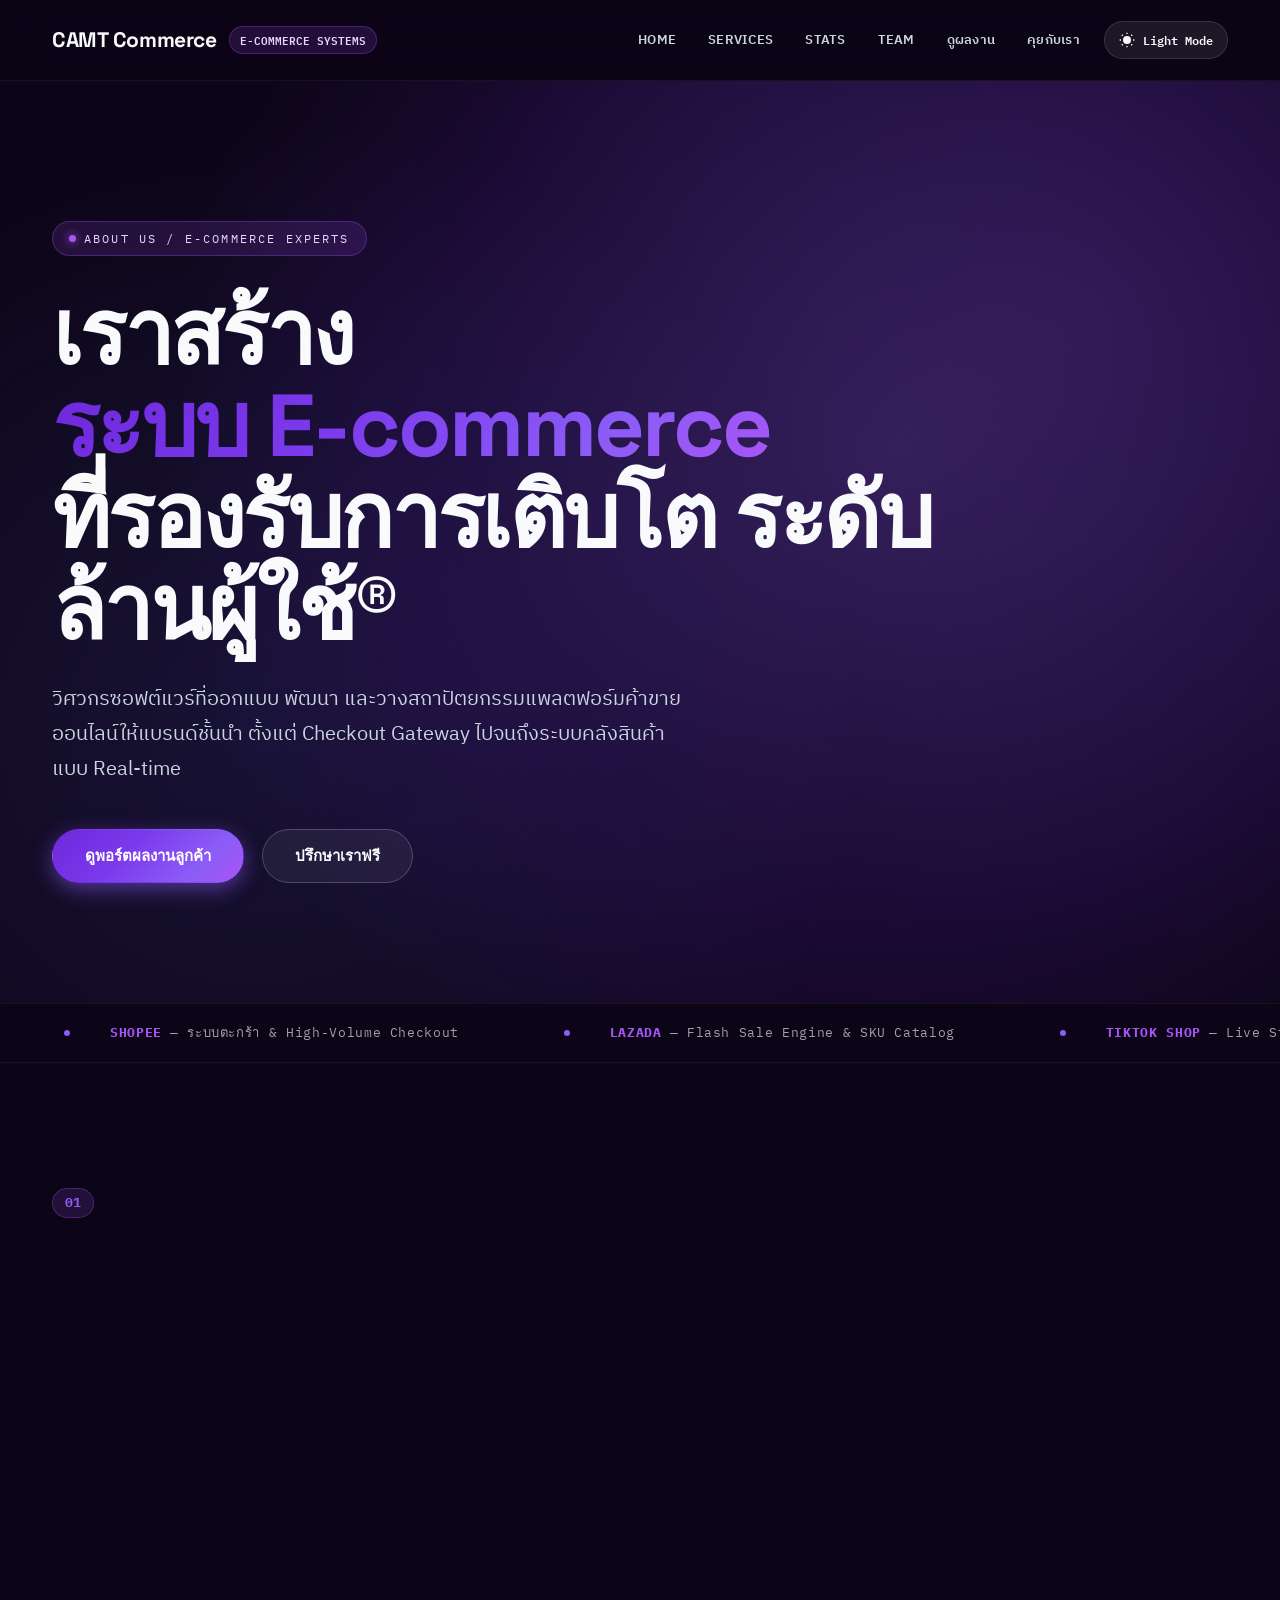
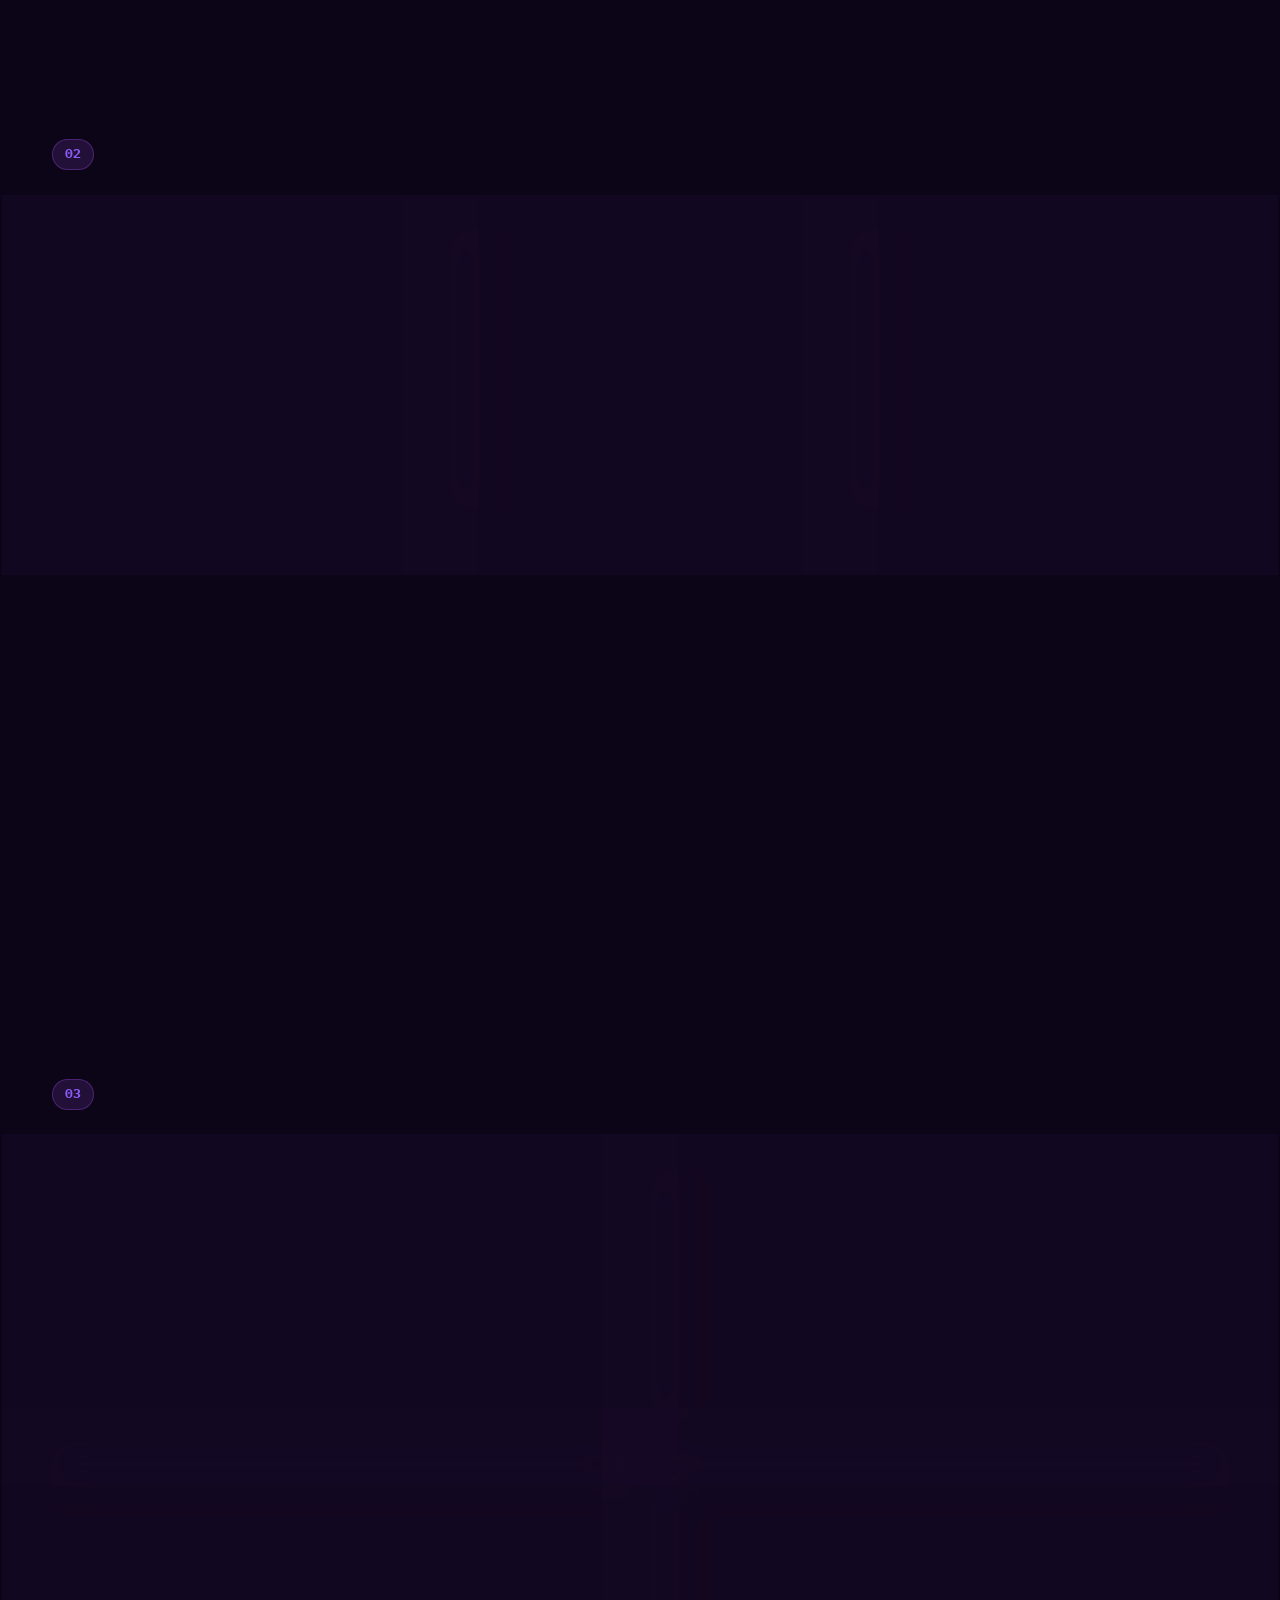
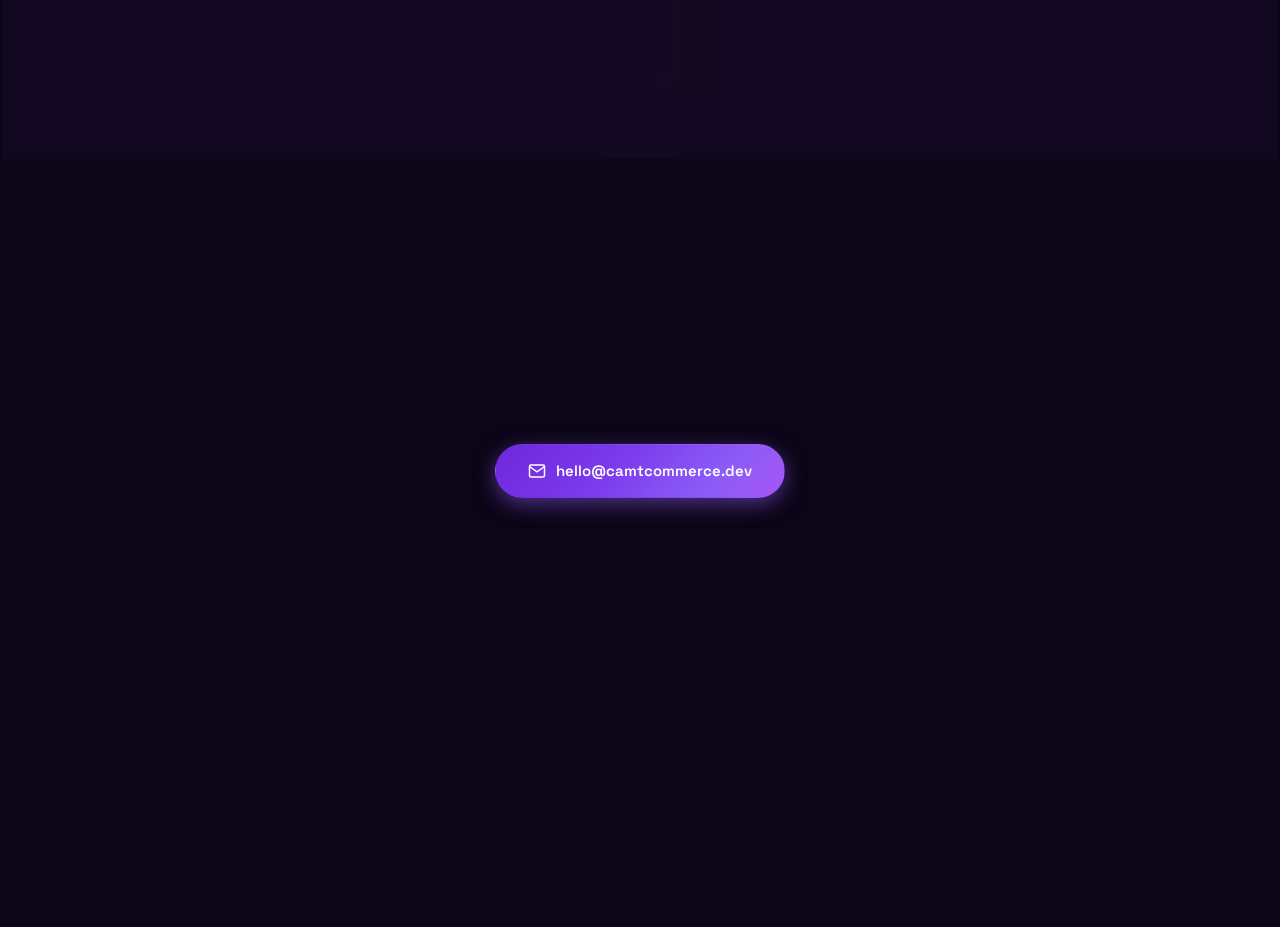
==== Index.html @ a5214c64 "Merge pull request #7 from ddeeww001/Edite-Member-Dew Edite member dew" ====
<!DOCTYPE html>
<html lang="th" data-theme="dark">
<head>
<meta charset="UTF-8">
<meta name="viewport" content="width=device-width, initial-scale=1.0">
<meta name="description" content="CAMT Commerce — ผู้เชี่ยวชาญด้านการออกแบบ พัฒนา และดูแลระบบ E-commerce ระดับองค์กร สำหรับ Shopee, Lazada, TikTok Shop, Central และแบรนด์ชั้นนำ">
<title>CAMT Commerce — ระบบ E-commerce ระดับองค์กร</title>
<link rel="stylesheet" href="main.css">
</head>

<body>

<!-- Header Navigation -->
<header class="topbar">
  <div class="wrap">
    <a class="brand" href="Index.html">
      CAMT&nbsp;Commerce
      <span class="brand-badge">E-COMMERCE SYSTEMS</span>
    </a>
    
    <div class="topbar-right">
      <nav class="nav">
        <a href="#hero">HOME</a>
        <a href="#services">SERVICES</a>
        <a href="#stats">STATS</a>
        <a href="#team">TEAM</a>
        <a href="#work">ดูผลงาน</a>
        <a href="#contact">คุยกับเรา</a>
      </nav>

      <!-- Theme Switcher Button -->
      <button id="theme-toggle" class="theme-toggle-btn" aria-label="Toggle dark/light mode">
        <svg id="theme-icon" viewBox="0 0 24 24"></svg>
        <span id="theme-text">Theme</span>
      </button>
    </div>
  </div>
</header>

<!-- Hero Section (Clean Minimalist Typography Layout - Image & Background Grid/Watermark Removed) -->
<section class="hero" id="hero">
  <!-- Vertical Left Year Metadata -->
  <div class="hero-vertical-meta">2026 // SYSTEM ARCHITECTS</div>

  <div class="wrap" style="width:100%; position:relative">
    <div class="hero-container">
      
      <!-- Hero Left Text Content -->
      <div class="hero-left-box">
        <div class="eyebrow">
          <span class="eyebrow-dot"></span>
          ABOUT US / E-COMMERCE EXPERTS
        </div>
        
        <!-- Headline -->
        <h1>
          <span class="split-word"><span class="split-inner">เราสร้าง</span></span>
          <br>
          <em>
            <span class="split-word"><span class="split-inner">ระบบ</span></span>
            <span class="split-word"><span class="split-inner">E-commerce</span></span>
          </em>
          <br>
          <span class="split-word"><span class="split-inner">ที่รองรับการเติบโต</span></span>
          <span class="split-word"><span class="split-inner">ระดับล้านผู้ใช้®</span></span>
        </h1>
        
        <p class="lead">วิศวกรซอฟต์แวร์ที่ออกแบบ พัฒนา และวางสถาปัตยกรรมแพลตฟอร์มค้าขายออนไลน์ให้แบรนด์ชั้นนำ ตั้งแต่ Checkout Gateway ไปจนถึงระบบคลังสินค้าแบบ Real-time</p>
        
        <div class="hero-actions">
          <a class="btn solid" href="#work">
            ดูพอร์ตผลงานลูกค้า
          </a>
          <a class="btn ghost" href="#contact">ปรึกษาเราฟรี</a>
        </div>
      </div>

    </div>
  </div>
</section>

<!-- Infinite Ticker Banner -->
<div class="ticker">
  <div class="ticker-track">
    <span><span class="badge-dot"></span><b>SHOPEE</b> — ระบบตะกร้า &amp; High-Volume Checkout</span>
    <span><span class="badge-dot"></span><b>LAZADA</b> — Flash Sale Engine &amp; SKU Catalog</span>
    <span><span class="badge-dot"></span><b>TIKTOK SHOP</b> — Live Stream Commerce API</span>
    <span><span class="badge-dot"></span><b>CENTRAL ONLINE</b> — Omni-channel Luxury Retail</span>
    <span><span class="badge-dot"></span><b>LOTUS'S</b> — Smart Member Loyalty Engine</span>
    <span><span class="badge-dot"></span><b>LINE SHOPPING</b> — Chat-to-Pay Gateway</span>
    <span><span class="badge-dot"></span><b>GRABMART</b> — Quick Commerce &amp; Dispatch</span>
    <span><span class="badge-dot"></span><b>AGODA</b> — Multi-Currency Payment Engine</span>
    <!-- Repeat ticker loop -->
    <span><span class="badge-dot"></span><b>SHOPEE</b> — ระบบตะกร้า &amp; High-Volume Checkout</span>
    <span><span class="badge-dot"></span><b>LAZADA</b> — Flash Sale Engine &amp; SKU Catalog</span>
    <span><span class="badge-dot"></span><b>TIKTOK SHOP</b> — Live Stream Commerce API</span>
    <span><span class="badge-dot"></span><b>CENTRAL ONLINE</b> — Omni-channel Luxury Retail</span>
  </div>
</div>

<!-- eCommerce Clients Section (Authentic Official App Logos in Full Color) -->
<section class="section reveal" id="work">
  <div class="wrap">
    <div class="sec-head">
      <div class="sec-head-left">
        <span class="sec-num">01</span>
        <h2 class="sec-title">ลูกค้า E-commerce ที่ไว้วางใจเรา</h2>
      </div>
      <p class="sec-sub">ระบบเบื้องหลังของแพลตฟอร์มระดับประเทศที่ประมวลผลคำสั่งซื้อนับล้านรายการทุกวัน</p>
    </div>
  </div>

  <!-- Infinite Horizontal Scrolling Marquee Cards Banner -->
  <div class="clients-marquee-container">
    <div class="clients-marquee-track">
      <!-- Set 1 -->
      <div class="client-card" data-brand="shopee">
        <div class="card-meta">
          <span>MARKETPLACE</span>
          <span>CHECKOUT ENGINE</span>
        </div>
        <div class="card-logo-wrap">
          <img src="images/brand-logos/shopee.png" alt="Shopee App Icon" width="64" height="64">
        </div>
        <div class="card-content">
          <h3>Shopee ประมวลผล 15M+ Order/Day ด้วย High-Volume Checkout Gateway</h3>
        </div>
      </div>

      <div class="client-card" data-brand="lazada">
        <div class="card-meta">
          <span>E-COMMERCE</span>
          <span>CATALOG SERVICE</span>
        </div>
        <div class="card-logo-wrap">
          <img src="images/brand-logos/lazada.png" alt="Lazada App Icon" width="64" height="64">
        </div>
        <div class="card-content">
          <h3>Lazada จัดการ 10M+ Active SKUs ด้วย Flash Sale Traffic Governor</h3>
        </div>
      </div>

      <div class="client-card" data-brand="tiktok">
        <div class="card-meta">
          <span>SOCIAL COMMERCE</span>
          <span>LIVE STREAM</span>
        </div>
        <div class="card-logo-wrap">
          <img src="images/brand-logos/tiktok.png" alt="TikTok Shop App Icon" width="64" height="64">
        </div>
        <div class="card-content">
          <h3>TikTok Shop เชื่อมต่อ Live Sync API คำนวณส่วนลด &lt;50ms Real-Time</h3>
        </div>
      </div>

      <div class="client-card" data-brand="central">
        <div class="card-meta">
          <span>OMNI-CHANNEL</span>
          <span>MULTI-WAREHOUSE</span>
        </div>
        <div class="card-logo-wrap">
          <img src="images/brand-logos/central.png" alt="Central Online App Icon" width="64" height="64">
        </div>
        <div class="card-content">
          <h3>Central Online เชื่อมโยงสต็อก 80+ สาขาทั่วประเทศแบบไร้รอยต่อ</h3>
        </div>
      </div>

      <div class="client-card" data-brand="lotus">
        <div class="card-meta">
          <span>RETAIL</span>
          <span>LOYALTY ENGINE</span>
        </div>
        <div class="card-logo-wrap">
          <img src="images/brand-logos/lotus.png" alt="Lotus's App Icon" width="64" height="64">
        </div>
        <div class="card-content">
          <h3>Lotus's บริหารฐานสมาชิก 15M+ Members ด้วย Smart Coupon Engine</h3>
        </div>
      </div>

      <div class="client-card" data-brand="line">
        <div class="card-meta">
          <span>CHAT COMMERCE</span>
          <span>PAYMENT GATEWAY</span>
        </div>
        <div class="card-logo-wrap">
          <img src="images/brand-logos/line.png" alt="LINE Shopping App Icon" width="64" height="64">
        </div>
        <div class="card-content">
          <h3>LINE Shopping ยกระดับ Chat-to-Pay ด้วยความสำเร็จ 99.8% Success Rate</h3>
        </div>
      </div>

      <div class="client-card" data-brand="grab">
        <div class="card-meta">
          <span>QUICK COMMERCE</span>
          <span>DISPATCH API</span>
        </div>
        <div class="card-logo-wrap">
          <img src="images/brand-logos/grab.png" alt="GrabMart App Icon" width="64" height="64">
        </div>
        <div class="card-content">
          <h3>GrabMart กระจายคำสั่งซื้อจัดส่งด่วนภายใน 25 นาที ด้วยระบบ Auto-Dispatch</h3>
        </div>
      </div>

      <div class="client-card" data-brand="agoda">
        <div class="card-meta">
          <span>TRAVEL COMMERCE</span>
          <span>MULTI-CURRENCY</span>
        </div>
        <div class="card-logo-wrap">
          <img src="images/brand-logos/agoda.png" alt="Agoda App Icon" width="64" height="64">
        </div>
        <div class="card-content">
          <h3>Agoda รองรับชำระเงิน 40+ Currencies และ Reconciliation ข้ามประเทศ</h3>
        </div>
      </div>

      <!-- Set 2 (Duplicate for Seamless Infinite Marquee Loop) -->
      <div class="client-card" data-brand="shopee">
        <div class="card-meta">
          <span>MARKETPLACE</span>
          <span>CHECKOUT ENGINE</span>
        </div>
        <div class="card-logo-wrap">
          <img src="images/brand-logos/shopee.png" alt="Shopee App Icon" width="64" height="64">
        </div>
        <div class="card-content">
          <h3>Shopee ประมวลผล 15M+ Order/Day ด้วย High-Volume Checkout Gateway</h3>
        </div>
      </div>

      <div class="client-card" data-brand="lazada">
        <div class="card-meta">
          <span>E-COMMERCE</span>
          <span>CATALOG SERVICE</span>
        </div>
        <div class="card-logo-wrap">
          <img src="images/brand-logos/lazada.png" alt="Lazada App Icon" width="64" height="64">
        </div>
        <div class="card-content">
          <h3>Lazada จัดการ 10M+ Active SKUs ด้วย Flash Sale Traffic Governor</h3>
        </div>
      </div>

      <div class="client-card" data-brand="tiktok">
        <div class="card-meta">
          <span>SOCIAL COMMERCE</span>
          <span>LIVE STREAM</span>
        </div>
        <div class="card-logo-wrap">
          <img src="images/brand-logos/tiktok.png" alt="TikTok Shop App Icon" width="64" height="64">
        </div>
        <div class="card-content">
          <h3>TikTok Shop เชื่อมต่อ Live Sync API คำนวณส่วนลด &lt;50ms Real-Time</h3>
        </div>
      </div>

      <div class="client-card" data-brand="central">
        <div class="card-meta">
          <span>OMNI-CHANNEL</span>
          <span>MULTI-WAREHOUSE</span>
        </div>
        <div class="card-logo-wrap">
          <img src="images/brand-logos/central.png" alt="Central Online App Icon" width="64" height="64">
        </div>
        <div class="card-content">
          <h3>Central Online เชื่อมโยงสต็อก 80+ สาขาทั่วประเทศแบบไร้รอยต่อ</h3>
        </div>
      </div>

      <div class="client-card" data-brand="lotus">
        <div class="card-meta">
          <span>RETAIL</span>
          <span>LOYALTY ENGINE</span>
        </div>
        <div class="card-logo-wrap">
          <img src="images/brand-logos/lotus.png" alt="Lotus's App Icon" width="64" height="64">
        </div>
        <div class="card-content">
          <h3>Lotus's บริหารฐานสมาชิก 15M+ Members ด้วย Smart Coupon Engine</h3>
        </div>
      </div>

      <div class="client-card" data-brand="line">
        <div class="card-meta">
          <span>CHAT COMMERCE</span>
          <span>PAYMENT GATEWAY</span>
        </div>
        <div class="card-logo-wrap">
          <img src="images/brand-logos/line.png" alt="LINE Shopping App Icon" width="64" height="64">
        </div>
        <div class="card-content">
          <h3>LINE Shopping ยกระดับ Chat-to-Pay ด้วยความสำเร็จ 99.8% Success Rate</h3>
        </div>
      </div>

      <div class="client-card" data-brand="grab">
        <div class="card-meta">
          <span>QUICK COMMERCE</span>
          <span>DISPATCH API</span>
        </div>
        <div class="card-logo-wrap">
          <img src="images/brand-logos/grab.png" alt="GrabMart App Icon" width="64" height="64">
        </div>
        <div class="card-content">
          <h3>GrabMart กระจายคำสั่งซื้อจัดส่งด่วนภายใน 25 นาที ด้วยระบบ Auto-Dispatch</h3>
        </div>
      </div>

      <div class="client-card" data-brand="agoda">
        <div class="card-meta">
          <span>TRAVEL COMMERCE</span>
          <span>MULTI-CURRENCY</span>
        </div>
        <div class="card-logo-wrap">
          <img src="images/brand-logos/agoda.png" alt="Agoda App Icon" width="64" height="64">
        </div>
        <div class="card-content">
          <h3>Agoda รองรับชำระเงิน 40+ Currencies และ Reconciliation ข้ามประเทศ</h3>
        </div>
      </div>
    </div>
  </div>

<!-- Services Section -->
<section class="section reveal" id="services">
  <div class="wrap">
    <div class="sec-head">
      <div class="sec-head-left">
        <span class="sec-num">02</span>
        <h2 class="sec-title">บริการหลักของเรา</h2>
      </div>
      <p class="sec-sub">โซลูชันทางเทคโนโลยีครบวงจรสำหรับการขายออนไลน์แบบไร้รอยต่อ</p>
    </div>
    <div class="services">
      <div class="svc">
        <div class="svc-idx">SERVICE / 01</div>
        <h3>สถาปัตยกรรม High-Scale Backend</h3>
        <p>ออกแบบระบบหลังบ้าน Microservices ที่ขยายตัวได้อัตโนมัติ (Autoscaling) รองรับการเข้าชมพร้อมกันนับล้านคนในช่วง Mega Campaign</p>
      </div>
      <div class="svc">
        <div class="svc-idx">SERVICE / 02</div>
        <h3>Payment Gateway Integration</h3>
        <p>เชื่อมต่อระบบชำระเงินทุกรูปแบบ ทั้งบัตรเครดิต, PromptPay, E-Wallet, BNPL และระบบตรวจจับธุรกรรมทุจริตแบบเรียลไทม์</p>
      </div>
      <div class="svc">
        <div class="svc-idx">SERVICE / 03</div>
        <h3>Inventory & Order Hub</h3>
        <p>ระบบติดตามคลังสินค้าและจัดการคำสั่งซื้อรวมศูนย์ เชื่อมโยงทุกช่องทางหน้าร้าน Marketplace และ Social Media เข้าด้วยกัน</p>
      </div>
    </div>
  </div>
</section>

<!-- Stats Section -->
<section class="section reveal" id="stats">
  <div class="wrap">
    <div class="stats">
      <div class="stat"><div class="n">50M+</div><div class="l">รายการคำสั่งซื้อต่อปี</div></div>
      <div class="stat"><div class="n">99.99%</div><div class="l">ความเสถียรของระบบ (Uptime)</div></div>
      <div class="stat"><div class="n">&lt; 100ms</div><div class="l">ความเร็วเฉลี่ยในการเช็คเอาต์</div></div>
      <div class="stat"><div class="n">4</div><div class="l">วิศวกรผู้เชี่ยวชาญหลัก</div></div>
    </div>
  </section>

<!-- Team Section -->
<section class="section reveal" id="team">
  <div class="wrap">
    <div class="sec-head">
      <div class="sec-head-left">
        <span class="sec-num">03</span>
        <h2 class="sec-title">ทีมวิศวกรของเรา</h2>
      </div>
      <p class="sec-sub">คลิกที่รายชื่อเพื่อดูประวัติ ทักษะ และผลงานของสมาชิกแต่ละคน</p>
    </div>
    <div class="team">
      <a class="member" href="Member1.html">
        <span class="m-idx">MEMBER 01</span>
        <span class="m-arrow">↗</span>
        <span class="m-name">สมาชิก คนที่ 1</span>
        <span class="m-role">Backend Architect — วางสถาปัตยกรรมระบบ</span>
      </a>
      <a class="member" href="Member2.html">
        <span class="m-idx">MEMBER 02</span>
        <span class="m-arrow">↗</span>
        <span class="m-name">Thitirat Sirisawad</span>
        <span class="m-role">UX/UI Designer — ออกแบบประสบการณ์ผู้ใช้และอินเทอร์เฟซ</span>
      </a>
      <a class="member" href="Member3.html">
        <span class="m-idx">MEMBER 03</span>
        <span class="m-arrow">↗</span>
        <span class="m-name">Sirawit Yuangkham</span>
        <span class="m-role">Payment Systems — วางระบบชำระเงินและ Security</span>
      </a>
      <a class="member" href="Member4.html">
        <span class="m-idx">MEMBER 04</span>
        <span class="m-arrow">↗</span>
        <span class="m-name">Farsai Pintakham</span>
        <span class="m-role">DevOps &amp; Infrastructure — โครงสร้างพื้นฐานบน คลาวด์</span>
      </a>
    </div>
  </footer>

<!-- CTA Section -->
<section class="cta" id="contact">
  <div class="wrap">
    <h2>พร้อมที่จะยกระดับระบบ <em>E-commerce</em> ของคุณแล้วหรือยัง?</h2>
    <p>ปรึกษาทีมงาน CAMT Commerce เพื่อวางโครงสร้างระบบที่มั่นคงและขยายตัวได้จริง</p>
    <a class="btn solid" href="mailto:hello@camtcommerce.dev">
      <svg width="18" height="18" viewBox="0 0 24 24" fill="none" stroke="currentColor" stroke-width="2"><path d="M4 4h16c1.1 0 2 .9 2 2v12c0 1.1-.9 2-2 2H4c-1.1 0-2-.9-2-2V6c0-1.1.9-2 2-2z"></path><polyline points="22,6 12,13 2,6"></polyline></svg>
      hello@camtcommerce.dev
    </a>
  </div>
</section>

<footer class="foot">
  <div class="wrap">
    <div class="brand">
      CAMT Commerce
    </div>
    <small>© 2026 CAMT Commerce — High Performance E-Commerce Systems</small>
    <a href="#hero" id="back-to-top">↑ กลับขึ้นด้านบน</a>
  </div>
</footer>

<script>
// Theme Switcher Logic
const themeToggleBtn = document.getElementById('theme-toggle');
const themeIcon = document.getElementById('theme-icon');
const themeText = document.getElementById('theme-text');

const sunSvg = `<circle cx="12" cy="12" r="5"></circle><line x1="12" y1="1" x2="12" y2="3"></line><line x1="12" y1="21" x2="12" y2="23"></line><line x1="4.22" y1="4.22" x2="5.64" y2="5.64"></line><line x1="18.36" y1="18.36" x2="19.78" y2="19.78"></line><line x1="1" y1="12" x2="3" y2="12"></line><line x1="21" y1="12" x2="23" y2="12"></line><line x1="4.22" y1="19.78" x2="5.64" y2="18.36"></line><line x1="18.36" y1="5.64" x2="19.78" y2="4.22"></line>`;
const moonSvg = `<path d="M21 12.79A9 9 0 1 1 11.21 3 7 7 0 0 0 21 12.79z"></path>`;

function getInitialTheme() {
  const savedTheme = localStorage.getItem('theme');
  if (savedTheme) return savedTheme;
  return 'dark';
}

function applyTheme(theme) {
  document.documentElement.setAttribute('data-theme', theme);
  localStorage.setItem('theme', theme);
  
  if (theme === 'dark') {
    themeIcon.innerHTML = sunSvg;
    themeIcon.setAttribute('stroke', 'currentColor');
    themeIcon.setAttribute('stroke-width', '2');
    themeIcon.setAttribute('fill', 'none');
    themeText.textContent = 'Light Mode';
  } else {
    themeIcon.innerHTML = moonSvg;
    themeIcon.setAttribute('stroke', 'currentColor');
    themeIcon.setAttribute('stroke-width', '2');
    themeIcon.setAttribute('fill', 'none');
    themeText.textContent = 'Dark Mode';
  }
}

let currentTheme = getInitialTheme();
applyTheme(currentTheme);

themeToggleBtn.addEventListener('click', () => {
  currentTheme = currentTheme === 'light' ? 'dark' : 'light';
  applyTheme(currentTheme);
});

// Scroll Parallax Reveals (Intersection Observer)
const observerOptions = {threshold: 0.12, rootMargin: '0px 0px -50px 0px'};
const observer = new IntersectionObserver(entries => {
  entries.forEach(entry => {
    if (entry.isIntersecting) {
      entry.target.classList.add('in-view');
    }
  });
}, observerOptions);

document.querySelectorAll('.reveal').forEach(el => observer.observe(el));

// Smooth Scroll for Navigation Links
document.querySelectorAll('a[href^="#"]').forEach(anchor => {
  anchor.addEventListener('click', e => {
    const targetId = anchor.getAttribute('href');
    if (targetId === '#') return;
    const target = document.querySelector(targetId);
    if (target) {
      e.preventDefault();
      target.scrollIntoView({ behavior: 'smooth', block: 'start' });
    }
  });
});
</script>

</body>

</html>
---- main.css ----
@import url('https://fonts.googleapis.com/css2?family=Space+Grotesk:wght@400;500;600;700;800&family=IBM+Plex+Sans+Thai:wght@300;400;500;600;700&family=IBM+Plex+Mono:wght@400;500;600&display=swap');

/* ==========================================================================
   Pure Cyber Purple Design System & Enterprise Aesthetics
   ========================================================================== */
:root {
  --theme-mode: 'dark';

  /* Color Tokens - Deep Cyber Purple */
  --ink: #f8fafc;
  --ink-secondary: #cbd5e1;
  --ink-tertiary: #a1a1aa;
  --paper: #0c0517;
  --bg-subtle: #120722;
  --grey: #1a0b30;
  --muted: #a1a1aa;
  --line: rgba(255, 255, 255, 0.05);
  --line-strong: rgba(255, 255, 255, 0.12);
  --faint: #140826;

  /* Pure Purple Accents & Gradients */
  --accent: #a855f7;
  --accent-dark: #7c3aed;
  --accent-deep: #6d28d9;
  --accent-light: #e9d5ff;
  --accent-purple: #8b5cf6;
  --accent-indigo: #6366f1;
  --accent-cyan: #38bdf8;
  --accent-gold: #f59e0b;

  /* Pure Purple Gradient for Buttons, Highlights & Badges */
  --accent-gradient: linear-gradient(135deg, #6d28d9 0%, #7c3aed 40%, #8b5cf6 75%, #a855f7 100%);
  --accent-glow: rgba(168, 85, 247, 0.35);
  --accent-glow-strong: rgba(139, 92, 246, 0.5);

  /* Glassmorphism & Surface Tokens */
  --card-bg: rgba(22, 10, 38, 0.65);
  --card-bg-hover: rgba(34, 15, 58, 0.85);
  --card-border: rgba(255, 255, 255, 0.1);
  --card-hover-border: rgba(168, 85, 247, 0.6);
  --card-shadow: 0 16px 40px -10px rgba(0, 0, 0, 0.6);
  --card-shadow-hover: 0 24px 60px -12px rgba(168, 85, 247, 0.4);

  /* Topbar Navigation */
  --topbar-bg: rgba(12, 5, 23, 0.78);
  --topbar-border: rgba(255, 255, 255, 0.05);

  /* Hero Ambient Glows */
  --hero-bg: #0c0517;
  --hero-spotlight-1: radial-gradient(circle at 70% 40%, rgba(139, 92, 246, 0.25) 0%, rgba(109, 40, 217, 0.15) 45%, transparent 70%);
  --hero-spotlight-2: radial-gradient(circle at 20% 70%, rgba(99, 102, 241, 0.14) 0%, transparent 50%);
  --hero-spotlight-3: radial-gradient(circle at 85% 25%, rgba(168, 85, 247, 0.12) 0%, transparent 50%);
  --hero-grid: rgba(255, 255, 255, 0.025);

  /* Ticker */
  --ticker-bg: #0c0517;
  --ticker-border: rgba(255, 255, 255, 0.05);

  /* Client Brand Themes */
  --shopee-color: #ee4d2d;
  --shopee-bg: rgba(238, 77, 45, 0.18);
  --shopee-border: rgba(238, 77, 45, 0.35);

  --lazada-color: #3b82f6;
  --lazada-bg: rgba(59, 130, 246, 0.18);
  --lazada-border: rgba(59, 130, 246, 0.35);

  --tiktok-color: #ffffff;
  --tiktok-bg: rgba(255, 255, 255, 0.14);
  --tiktok-border: rgba(255, 255, 255, 0.3);

  --central-color: #ef4444;
  --central-bg: rgba(239, 68, 68, 0.18);
  --central-border: rgba(239, 68, 68, 0.35);

  --lotus-color: #22c55e;
  --lotus-bg: rgba(34, 197, 94, 0.18);
  --lotus-border: rgba(34, 197, 94, 0.35);

  --line-color: #06c755;
  --line-bg: rgba(6, 199, 85, 0.18);
  --line-border: rgba(6, 199, 85, 0.35);

  --grab-color: #10b981;
  --grab-bg: rgba(16, 185, 129, 0.18);
  --grab-border: rgba(16, 185, 129, 0.35);

  --agoda-color: #3b82f6;
  --agoda-bg: rgba(59, 130, 246, 0.18);
  --agoda-border: rgba(59, 130, 246, 0.35);

  /* Fonts */
  --display: 'Space Grotesk', -apple-system, BlinkMacSystemFont, sans-serif;
  --body: 'IBM Plex Sans Thai', -apple-system, BlinkMacSystemFont, sans-serif;
  --mono: 'IBM Plex Mono', monospace;

  /* Smooth Theme Transition */
  --theme-transition: background-color 0.35s ease, color 0.35s ease, border-color 0.35s ease, box-shadow 0.35s ease;
}

/* ==========================================================================
   Light Theme Soft Purple Glass Variant
   ========================================================================== */
[data-theme="light"] {
  --theme-mode: 'light';

  --ink: #1b0833;
  --ink-secondary: #4a1c6e;
  --ink-tertiary: #6b21a8;
  --paper: #fcf9ff;
  --bg-subtle: #fcf9ff;
  --grey: #eae0f5;
  --muted: #7e22ce;
  --line: rgba(147, 51, 234, 0.05);
  --line-strong: rgba(147, 51, 234, 0.12);
  --faint: #f5f0fb;

  --accent: #9333ea;
  --accent-dark: #7e22ce;
  --accent-deep: #6b21a8;
  --accent-light: #c084fc;
  --accent-purple: #a855f7;
  --accent-indigo: #4f46e5;
  --accent-cyan: #0284c7;
  --accent-gold: #d97706;

  --accent-gradient: linear-gradient(135deg, #6b21a8 0%, #7e22ce 50%, #9333ea 100%);
  --accent-glow: rgba(147, 51, 234, 0.18);
  --accent-glow-strong: rgba(147, 51, 234, 0.28);

  --card-bg: rgba(255, 255, 255, 0.85);
  --card-bg-hover: #ffffff;
  --card-border: rgba(147, 51, 234, 0.16);
  --card-hover-border: #9333ea;
  --card-shadow: 0 10px 30px -10px rgba(126, 34, 206, 0.08);
  --card-shadow-hover: 0 20px 45px -10px rgba(147, 51, 234, 0.2);

  --topbar-bg: rgba(252, 249, 255, 0.85);
  --topbar-border: rgba(147, 51, 234, 0.06);

  --hero-bg: #fcf9ff;
  --hero-spotlight-1: radial-gradient(circle at 70% 40%, rgba(192, 132, 252, 0.22) 0%, rgba(168, 85, 247, 0.12) 45%, transparent 70%);
  --hero-spotlight-2: radial-gradient(circle at 15% 75%, rgba(99, 102, 241, 0.1) 0%, transparent 50%);
  --hero-spotlight-3: radial-gradient(circle at 85% 25%, rgba(168, 85, 247, 0.1) 0%, transparent 50%);
  --hero-grid: rgba(147, 51, 234, 0.035);

  --ticker-bg: #fcf9ff;
  --ticker-border: rgba(147, 51, 234, 0.06);

  --shopee-color: #ee4d2d;
  --shopee-bg: rgba(238, 77, 45, 0.08);
  --shopee-border: rgba(238, 77, 45, 0.22);

  --lazada-color: #1d4ed8;
  --lazada-bg: rgba(29, 78, 216, 0.08);
  --lazada-border: rgba(29, 78, 216, 0.22);

  --tiktok-color: #0f172a;
  --tiktok-bg: rgba(15, 23, 42, 0.06);
  --tiktok-border: rgba(15, 23, 42, 0.18);

  --central-color: #b91c1c;
  --central-bg: rgba(185, 28, 28, 0.08);
  --central-border: rgba(185, 28, 28, 0.22);

  --lotus-color: #15803d;
  --lotus-bg: rgba(21, 128, 61, 0.08);
  --lotus-border: rgba(21, 128, 61, 0.22);

  --line-color: #15803d;
  --line-bg: rgba(21, 128, 61, 0.08);
  --line-border: rgba(21, 128, 61, 0.22);

  --grab-color: #047857;
  --grab-bg: rgba(4, 120, 87, 0.08);
  --grab-border: rgba(4, 120, 87, 0.22);

  --agoda-color: #1d4ed8;
  --agoda-bg: rgba(29, 78, 216, 0.08);
  --agoda-border: rgba(29, 78, 216, 0.22);
}

/* Base Reset & Typography */
*{margin:0;padding:0;box-sizing:border-box}
html{scroll-behavior:smooth}
body{
  background-color:var(--paper);
  color:var(--ink);
  font-family:var(--body);
  line-height:1.6;
  -webkit-font-smoothing:antialiased;
  -moz-osx-font-smoothing:grayscale;
  overflow-x:hidden;
  transition:var(--theme-transition);
}

.wrap{max-width:1240px;margin:0 auto;padding:0 32px}

/* ==========================================================================
   Header Navigation
   ========================================================================== */
.topbar{
  border-bottom:1px solid var(--topbar-border);
  position:sticky;top:0;
  background:var(--topbar-bg);
  z-index:100;
  backdrop-filter:blur(24px);
  -webkit-backdrop-filter:blur(24px);
  transition:var(--theme-transition);
}
.topbar .wrap{display:flex;align-items:center;justify-content:space-between;height:80px}

.brand{
  font-family:var(--display);font-weight:800;font-size:21px;letter-spacing:-.02em;
  text-decoration:none;color:var(--ink);transition:.3s ease;
  display:inline-flex;align-items:center;gap:12px;
}
.brand:hover{color:var(--accent)}
.brand-badge{
  font-family:var(--mono);font-weight:600;color:var(--accent-light);
  background:rgba(168, 85, 247, 0.15);border:1px solid rgba(168, 85, 247, 0.3);
  font-size:11px;padding:4px 10px;border-radius:20px;letter-spacing:0;
}

.topbar-right{display:flex;align-items:center;gap:24px}
.nav{display:flex;gap:32px;font-size:14px}
.nav a{
  color:var(--ink-secondary);text-decoration:none;position:relative;font-weight:600;
  transition:.25s ease;letter-spacing:.02em;text-transform:uppercase;font-size:13px;
}
.nav a::after{
  content:"";position:absolute;left:0;bottom:-4px;width:0;height:2px;
  background:var(--accent-gradient);transition:width .3s cubic-bezier(.34,1.56,.64,1);
}
.nav a:hover::after{width:100%}
.nav a:hover{color:var(--ink)}
@media(max-width:860px){.nav{display:none}}

/* Dual Pill Container */
.topbar-pill-actions{
  background:rgba(255, 255, 255, 0.08);
  border:1px solid rgba(255, 255, 255, 0.15);
  border-radius:40px;
  padding:4px;
  display:inline-flex;
  align-items:center;
  gap:4px;
  backdrop-filter:blur(12px);
}
.pill-btn{
  font-family:var(--display);
  font-weight:600;
  font-size:13px;
  padding:8px 20px;
  border-radius:30px;
  text-decoration:none;
  transition:all .3s cubic-bezier(.34,1.56,.64,1);
  display:inline-flex;
  align-items:center;
  gap:6px;
  cursor:pointer;
  border:none;
}
.pill-btn.primary{
  background:var(--accent-gradient);
  color:#ffffff;
  box-shadow:0 4px 16px var(--accent-glow);
}
.pill-btn.primary:hover{
  transform:scale(1.04);
  box-shadow:0 8px 24px var(--accent-glow-strong);
}
.pill-btn.secondary{
  background:transparent;
  color:var(--ink);
}
.pill-btn.secondary:hover{
  background:rgba(255, 255, 255, 0.12);
  color:var(--ink);
}

/* Theme Switcher Button */
.theme-toggle-btn{
  background:rgba(255, 255, 255, 0.08);
  border:1px solid var(--line-strong);
  color:var(--ink);
  padding:8px 14px;
  border-radius:30px;
  cursor:pointer;
  display:inline-flex;
  align-items:center;
  gap:8px;
  font-family:var(--mono);
  font-size:12px;
  font-weight:600;
  transition:all .3s cubic-bezier(.34,1.56,.64,1);
}
.theme-toggle-btn:hover{
  background:var(--accent-gradient);
  color:#ffffff;
  border-color:transparent;
  transform:scale(1.04);
  box-shadow:0 4px 14px var(--accent-glow);
}
.theme-toggle-btn svg{width:16px;height:16px;fill:currentColor;transition:transform .5s ease}
.theme-toggle-btn:hover svg{transform:rotate(360deg)}

.back{font-family:var(--mono);font-size:13px;color:var(--ink);text-decoration:none;transition:.2s ease}
.back:hover{color:var(--accent);text-decoration:underline}

/* ==========================================================================
   Hero Section (Ultra-Clean Spacious Typography Layout - Image Removed)
   ========================================================================== */
.hero{
  border-bottom:1px solid var(--line);
  padding:140px 0 120px;
  position:relative;
  overflow:hidden;
  background:var(--hero-bg);
  min-height:80vh;
  display:flex;
  align-items:center;
}

/* Ambient Radial Spotlights */
.hero::before{
  content:"";position:absolute;inset:0;
  background:var(--hero-spotlight-1), var(--hero-spotlight-2), var(--hero-spotlight-3);
  pointer-events:none;z-index:0;
}

/* Hero Content Layout */
.hero-container{
  position:relative;
  z-index:3;
  width:100%;
  max-width:880px;
}

.hero-left-box{width:100%}

/* Vertical Rotated Year Indicator */
.hero-vertical-meta{
  position:absolute;
  left:-50px;
  top:50%;
  transform:translateY(-50%) rotate(-90deg);
  font-family:var(--mono);
  font-size:12px;
  letter-spacing:.25em;
  color:var(--accent-light);
  opacity:.6;
}
@media(max-width:1320px){.hero-vertical-meta{display:none}}

/* Subtitle & Eyebrow Badge */
.eyebrow{
  display:inline-flex;align-items:center;gap:8px;
  font-family:var(--mono);font-size:12px;letter-spacing:.18em;text-transform:uppercase;
  color:var(--accent-light);background:rgba(168, 85, 247, 0.15);
  padding:7px 16px;border-radius:30px;border:1px solid rgba(168, 85, 247, 0.3);
  margin-bottom:32px;opacity:0;
  backdrop-filter:blur(10px);
  animation:popIn .5s cubic-bezier(.34,.1,.64,.99) .08s both;
}
.eyebrow-dot{width:7px;height:7px;border-radius:50%;background:var(--accent);display:inline-block;box-shadow:0 0 10px var(--accent)}

.hero h1{
  font-family:var(--display);font-weight:800;font-size:clamp(44px,7.5vw,88px);
  line-height:1.04;letter-spacing:-.03em;
  color:var(--ink);
}
.hero h1 em{
  font-style:normal;display:inline-block;
  background:var(--accent-gradient);
  -webkit-background-clip:text;
  -webkit-text-fill-color:transparent;
  background-clip:text;
}

.hero p.lead{
  margin-top:28px;font-size:20px;max-width:54ch;color:var(--ink-secondary);
  font-weight:400;line-height:1.75;
}

.hero-actions{
  margin-top:42px;display:flex;gap:18px;flex-wrap:wrap;align-items:center;
}

/* Bottom Right Interactive Widget Button */
.hero-widget-btn{
  position:absolute;
  right:0;
  bottom:-40px;
  z-index:4;
  background:rgba(26, 11, 48, 0.75);
  border:1px solid rgba(255, 255, 255, 0.18);
  backdrop-filter:blur(20px);
  padding:12px 24px;
  border-radius:40px;
  color:#ffffff;
  text-decoration:none;
  font-family:var(--display);
  font-size:14px;
  font-weight:600;
  display:inline-flex;
  align-items:center;
  gap:12px;
  box-shadow:0 12px 30px rgba(0, 0, 0, 0.4);
  transition:all .35s cubic-bezier(.34,1.56,.64,1);
}
.hero-widget-btn:hover{
  background:rgba(168, 85, 247, 0.25);
  border-color:var(--accent);
  transform:translateY(-4px) scale(1.04);
  box-shadow:0 16px 40px var(--accent-glow-strong);
}
.play-icon-badge{
  width:28px;height:28px;border-radius:50%;
  background:var(--accent-gradient);
  display:flex;align-items:center;justify-content:center;
  box-shadow:0 0 12px var(--accent-purple);
}

/* Vertical Right Edge Social Links */
.hero-social-sidebar{
  position:absolute;
  right:-10px;
  top:50%;
  transform:translateY(-50%);
  display:flex;
  flex-direction:column;
  gap:20px;
  z-index:4;
}
.hero-social-link{
  color:var(--ink-secondary);
  text-decoration:none;
  font-family:var(--mono);
  font-size:14px;
  font-weight:600;
  transition:all .25s ease;
  width:36px;height:36px;
  display:flex;align-items:center;justify-content:center;
  border-radius:50%;
  background:rgba(255, 255, 255, 0.05);
  border:1px solid rgba(255, 255, 255, 0.1);
}
.hero-social-link:hover{
  color:#ffffff;
  background:var(--accent-gradient);
  border-color:transparent;
  transform:scale(1.15);
  box-shadow:0 0 16px var(--accent-glow);
}
@media(max-width:1024px){
  .hero-social-sidebar{display:none}
  .hero-container{max-width:100%;text-align:center}
  .hero-left-box{max-width:100%;margin:0 auto}
  .hero-actions{justify-content:center}
  .hero-widget-btn{position:relative;right:auto;bottom:auto;margin-top:30px;display:inline-flex}
}

/* ==========================================================================
   Buttons & Micro-interactions
   ========================================================================== */
.btn{
  font-family:var(--display);font-weight:600;font-size:15px;
  padding:14px 32px;border-radius:40px;border:1.5px solid;text-decoration:none;
  display:inline-flex;align-items:center;justify-content:center;gap:10px;
  position:relative;overflow:hidden;
  transition:all .35s cubic-bezier(.34,1.56,.64,1);
  cursor:pointer;
}
.btn.solid{
  background:var(--accent-gradient);color:#ffffff;border-color:transparent;
  box-shadow:0 6px 20px var(--accent-glow-strong);
}
.btn.solid:hover{
  transform:translateY(-4px) scale(1.02);
  box-shadow:0 14px 35px var(--accent-glow-strong);
}
.btn.ghost{
  background:rgba(255, 255, 255, 0.06);color:var(--ink);border-color:rgba(255, 255, 255, 0.2);
  backdrop-filter:blur(12px);
}
.btn.ghost:hover{
  background:rgba(255, 255, 255, 0.15);color:#ffffff;border-color:var(--accent);
  transform:translateY(-4px);
  box-shadow:0 8px 24px rgba(0,0,0,0.2);
}

.links{margin-top:32px;display:flex;gap:14px;flex-wrap:wrap}
.chip{
  font-family:var(--mono);font-size:13px;padding:9px 18px;border-radius:30px;
  border:1px solid var(--line-strong);text-decoration:none;color:var(--ink);
  background:var(--card-bg);transition:.25s ease;
  backdrop-filter:blur(10px);
}
.chip:hover{background:var(--accent-gradient);color:#ffffff;border-color:transparent}

/* Keyframe Animations */
@keyframes popIn{
  from{opacity:0;transform:translateY(24px) scale(.96)}
  to{opacity:1;transform:translateY(0) scale(1)}
}
@keyframes slideLeft{from{opacity:0;transform:translateX(-20px)}to{opacity:1;transform:translateX(0)}}
@keyframes scaleIn{from{opacity:0;transform:scale(.94) translateY(16px)}to{opacity:1;transform:scale(1) translateY(0)}}
@keyframes fadeSlideIn{from{opacity:0;transform:translateY(20px)}to{opacity:1;transform:translateY(0)}}
@keyframes countUp{from{opacity:0;transform:translateY(24px)}to{opacity:1;transform:translateY(0)}}
@keyframes memberSlide{from{opacity:0;transform:translateY(28px)}to{opacity:1;transform:translateY(0)}}
@keyframes arrowBounce{0%{transform:translate(6px,-6px)}50%{transform:translate(10px,-10px)}100%{transform:translate(6px,-6px)}}
@keyframes scroll{from{transform:translateX(0)}to{transform:translateX(-50%)}}

/* ==========================================================================
   Ticker Section
   ========================================================================== */
.ticker{
  border-bottom:1px solid var(--ticker-border);
  overflow:hidden;white-space:nowrap;
  background:var(--ticker-bg);
  transition:var(--theme-transition);
}
.ticker-track{
  display:inline-block;padding:18px 0;font-family:var(--mono);font-size:13px;
  letter-spacing:.05em;animation:scroll 28s linear infinite;color:var(--ink-tertiary);
}
.ticker-track span{margin:0 32px;display:inline-flex;align-items:center;gap:8px}
.ticker-track b{color:var(--accent);font-weight:700}
.ticker-track .badge-dot{width:6px;height:6px;border-radius:50%;background:var(--accent-purple);display:inline-block}

/* ==========================================================================
   Section Layouts
   ========================================================================== */
.section{border-bottom:1px solid var(--line);padding:96px 0;transition:var(--theme-transition)}
.section.reveal{
  opacity:0;
  transform:translateY(40px) scale(0.98);
  filter:blur(6px);
  transition:opacity 0.85s cubic-bezier(0.16, 1, 0.3, 1), transform 0.85s cubic-bezier(0.16, 1, 0.3, 1), filter 0.85s cubic-bezier(0.16, 1, 0.3, 1);
}
.section.reveal.in-view{
  opacity:1;
  transform:translateY(0) scale(1);
  filter:blur(0px);
}

.sec-head{display:flex;align-items:center;justify-content:space-between;flex-wrap:wrap;gap:20px;margin-bottom:52px}
.sec-head-left{display:flex;align-items:baseline;gap:18px}
.sec-num{
  font-family:var(--mono);font-size:13px;color:var(--accent-purple);
  opacity:0;animation:slideLeft .7s cubic-bezier(.34,.1,.64,.99) forwards;
  font-weight:700;background:rgba(168, 85, 247, 0.15);padding:4px 12px;border-radius:20px;
  border:1px solid rgba(168, 85, 247, 0.3);
}
.sec-title{
  font-family:var(--display);font-weight:800;font-size:clamp(28px,4vw,42px);
  letter-spacing:-.02em;color:var(--ink);
}
.sec-sub{
  font-family:var(--body);font-size:15px;color:var(--ink-tertiary);max-width:40ch;
}

/* ==========================================================================
   eCommerce Client Showcase Infinite Horizontal Marquee
   ========================================================================== */
.clients-marquee-container{
  width:100%;
  overflow:hidden;
  position:relative;
  padding:12px 0 24px;
  mask-image:linear-gradient(to right, transparent, #000 6%, #000 94%, transparent);
  -webkit-mask-image:linear-gradient(to right, transparent, #000 6%, #000 94%, transparent);
}

.clients-marquee-track{
  display:flex;
  gap:24px;
  width:max-content;
  animation:marqueeCards 36s linear infinite;
  will-change:transform;
}

.clients-marquee-track:hover{
  animation-play-state:paused;
}

@keyframes marqueeCards{
  0%{transform:translateX(0)}
  100%{transform:translateX(-50%)}
}

.client-card{
  width:380px;
  flex-shrink:0;
  background:rgba(255, 255, 255, 0.05);
  border:1px solid rgba(255, 255, 255, 0.12);
  border-radius:24px;
  padding:32px 28px 28px;
  display:flex;
  flex-direction:column;
  justify-content:space-between;
  min-height:300px;
  position:relative;
  overflow:hidden;
  text-decoration:none;
  color:var(--ink);
  transition:all .35s cubic-bezier(0.16, 1, 0.3, 1);
  box-shadow:0 12px 35px rgba(0, 0, 0, 0.3);
  backdrop-filter:blur(20px);
  cursor:default;
  user-select:none;
}

[data-theme="light"] .client-card{
  background:#e2e8f0;
  border-color:rgba(147, 51, 234, 0.12);
  box-shadow:0 10px 30px rgba(126, 34, 206, 0.06);
}

.client-card:hover{
  transform:translateY(-6px);
  border-color:var(--card-hover-border);
  box-shadow:var(--card-shadow-hover);
  background:rgba(255, 255, 255, 0.08);
}

[data-theme="light"] .client-card:hover{
  background:#ffffff;
  border-color:var(--accent);
}

/* Cerebrium.ai Top Meta Tags */
.card-meta{
  display:flex;
  align-items:center;
  gap:12px;
  font-family:var(--mono);
  font-size:11px;
  font-weight:600;
  letter-spacing:.15em;
  text-transform:uppercase;
  color:var(--ink-tertiary);
  margin-bottom:16px;
}
.card-meta span{
  display:inline-block;
  opacity:.85;
}

/* Cerebrium.ai Center Brand Logo Area (Official App Store Squircle Badges) */
.card-logo-wrap{
  min-height:90px;
  display:flex;
  align-items:center;
  justify-content:center;
  padding:12px 0;
  transition:transform .35s ease;
}
.card-logo-wrap img, .card-logo-wrap svg{
  width:64px;
  height:64px;
  object-fit:cover;
  border-radius:50%;
  box-shadow:0 8px 22px rgba(0, 0, 0, 0.35);
  transition:transform .35s ease, box-shadow .35s ease;
}
.client-card:hover .card-logo-wrap img{
  transform:scale(1.1) rotate(-3deg);
  box-shadow:0 12px 28px rgba(0, 0, 0, 0.45);
}

/* Cerebrium.ai Bottom Content */
.card-content{
  margin-top:auto;
  padding-top:16px;
}
.card-content h3{
  font-family:var(--body);
  font-weight:600;
  font-size:18px;
  line-height:1.45;
  letter-spacing:-.01em;
  color:var(--ink);
  margin-bottom:0;
  transition:color .3s ease;
}
.client-card:hover .card-content h3{
  color:var(--accent-purple);
}

/* ==========================================================================
   Services Grid
   ========================================================================== */
.services{display:grid;grid-template-columns:repeat(3,1fr);gap:24px}
.svc{
  background:var(--card-bg);
  border:1.5px solid var(--card-border);
  border-radius:22px;
  padding:38px 32px;
  box-shadow:var(--card-shadow);
  backdrop-filter:blur(16px);
  transition:all .35s ease;
  opacity:0;
  transform:translateY(30px);
}
.in-view .svc{opacity:1;transform:translateY(0)}
.in-view .svc:nth-child(1){transition-delay:.12s}
.in-view .svc:nth-child(2){transition-delay:.22s}
.in-view .svc:nth-child(3){transition-delay:.32s}
.svc:hover{
  transform:translateY(-6px);
  border-color:var(--accent);
  box-shadow:var(--card-shadow-hover);
}
.svc-idx{
  font-family:var(--mono);font-size:12px;color:var(--accent-purple);margin-bottom:18px;
  font-weight:700;background:rgba(168, 85, 247, 0.15);display:inline-block;padding:4px 12px;border-radius:20px;
  border:1px solid rgba(168, 85, 247, 0.3);
}
.svc h3{font-family:var(--display);font-weight:700;font-size:22px;margin-bottom:12px;letter-spacing:-.01em;color:var(--ink)}
.svc p{font-size:15px;color:var(--ink-secondary);line-height:1.6}
@media(max-width:820px){.services{grid-template-columns:1fr;gap:20px}}

/* ==========================================================================
   Stats Grid
   ========================================================================== */
.stats{display:grid;grid-template-columns:repeat(4,1fr);gap:24px}
.stat{
  background:var(--card-bg);
  border:1.5px solid var(--card-border);
  border-radius:22px;
  padding:34px 24px;
  text-align:center;
  box-shadow:var(--card-shadow);
  backdrop-filter:blur(16px);
  transition:all .35s ease;
  opacity:0;
  transform:translateY(24px);
}
.in-view .stat{opacity:1;transform:translateY(0)}
.in-view .stat:nth-child(1){transition-delay:.08s}
.in-view .stat:nth-child(2){transition-delay:.18s}
.in-view .stat:nth-child(3){transition-delay:.28s}
.in-view .stat:nth-child(4){transition-delay:.38s}
.stat:hover{transform:translateY(-4px);border-color:var(--accent)}
.stat .n{
  font-family:var(--display);font-weight:800;font-size:clamp(36px,4.5vw,54px);
  letter-spacing:-.03em;line-height:1;
  background:var(--accent-gradient);
  -webkit-background-clip:text;
  -webkit-text-fill-color:transparent;
}
.stat .l{font-family:var(--mono);font-size:12px;color:var(--muted);margin-top:12px;letter-spacing:.03em;font-weight:500}
@media(max-width:720px){.stats{grid-template-columns:repeat(2,1fr);gap:16px}}

/* ==========================================================================
   Team Section
   ========================================================================== */
.team{display:grid;grid-template-columns:repeat(2,1fr);gap:24px}
.member{
  background:var(--card-bg);
  border:1.5px solid var(--card-border);
  border-radius:24px;
  padding:40px;
  text-decoration:none;color:var(--ink);display:flex;flex-direction:column;
  min-height:250px;position:relative;
  transition:all .4s cubic-bezier(0.16, 1, 0.3, 1);
  opacity:0;
  transform:translateY(30px);
  box-shadow:var(--card-shadow);
  backdrop-filter:blur(16px);
  overflow:hidden;
}
.in-view .member{opacity:1;transform:translateY(0)}
.member::before{
  content:"";position:absolute;inset:0;
  background:var(--accent-gradient);
  opacity:0;transition:opacity .4s ease;z-index:1;
}
.member *{position:relative;z-index:2}
.in-view .member:nth-child(1){transition-delay:.18s}
.in-view .member:nth-child(2){transition-delay:.28s}
.in-view .member:nth-child(3){transition-delay:.38s}
.in-view .member:nth-child(4){transition-delay:.48s}

.member:hover{
  transform:translateY(-10px) scale(1.01);
  border-color:transparent;
  box-shadow:var(--card-shadow-hover);
  color:#ffffff;
}
.member:hover::before{opacity:0.95}
.member:hover .m-idx{color:#ffffff;background:rgba(255,255,255,0.25);border-color:transparent}
.member:hover .m-arrow{color:#ffffff;opacity:1;animation:arrowBounce .5s cubic-bezier(.34,1.56,.64,1)}
.member:hover .m-name{color:#ffffff}
.member:hover .m-role{color:#f3e8ff}

.m-idx{
  font-family:var(--mono);font-size:12px;color:var(--accent-purple);font-weight:700;
  background:rgba(168, 85, 247, 0.15);display:inline-block;padding:4px 12px;border-radius:20px;
  border:1px solid rgba(168, 85, 247, 0.3);align-self:flex-start;transition:.3s ease;
}
.m-name{
  font-family:var(--display);font-weight:800;font-size:32px;
  letter-spacing:-.02em;margin-top:auto;line-height:1.1;
  transition:.3s ease;color:var(--ink);
}
.m-role{font-family:var(--mono);font-size:13px;color:var(--ink-tertiary);margin-top:10px;letter-spacing:.02em;transition:.3s ease;font-weight:500}
.m-arrow{
  position:absolute;top:36px;right:36px;font-size:24px;
  transition:.35s ease;opacity:.6;font-weight:700;color:var(--ink);
}
@media(max-width:720px){.team{grid-template-columns:1fr}}

/* ==========================================================================
   Call to Action (CTA)
   ========================================================================== */
.cta{
  padding:110px 0;text-align:center;
  background:radial-gradient(circle at 50% 50%, rgba(168, 85, 247, 0.18) 0%, transparent 65%), var(--hero-bg);
  border-bottom:1px solid var(--line);
}
.cta h2{
  font-family:var(--display);font-weight:800;font-size:clamp(32px,5vw,56px);
  letter-spacing:-.02em;line-height:1.08;max-width:22ch;margin:0 auto;
  color:var(--ink);
}
.cta h2 em{background:var(--accent-gradient);-webkit-background-clip:text;-webkit-text-fill-color:transparent;background-clip:text;font-style:normal}
.cta p{
  margin:24px auto 38px;max-width:48ch;color:var(--ink-secondary);font-size:18px;
}

/* ==========================================================================
   Footer
   ========================================================================== */
.foot{border-top:1px solid var(--line);padding:48px 0;background:var(--ticker-bg);transition:var(--theme-transition)}
.foot .wrap{display:flex;justify-content:space-between;flex-wrap:wrap;gap:20px;align-items:center}
.foot .brand{font-size:17px;border:none}
.foot small{font-family:var(--mono);font-size:12px;color:var(--ink-tertiary)}
.foot a{font-family:var(--mono);font-size:13px;color:var(--ink-secondary);text-decoration:none;transition:.2s ease}
.foot a:hover{color:var(--accent);text-decoration:underline}

/* Member detail pages helper styles */
.skills{display:flex;flex-wrap:wrap;gap:12px}
.skill{
  font-family:var(--mono);font-size:13px;padding:8px 18px;border-radius:30px;
  border:1px solid var(--line-strong);background:var(--card-bg);color:var(--ink);
  transition:all .2s ease;backdrop-filter:blur(10px);
}
.skill:hover{border-color:var(--accent);color:var(--accent-light)}

.proj{
  border-top:1px solid var(--line);padding:26px 0;display:grid;grid-template-columns:80px 1fr auto;gap:20px;align-items:baseline;
}
.proj:first-child{border-top:none}
.proj .py{font-family:var(--mono);font-size:13px;color:var(--accent-purple);font-weight:600}
.proj .pt{font-family:var(--display);font-weight:700;font-size:20px;color:var(--ink)}
.proj .pd{font-size:14px;color:var(--ink-secondary);margin-top:4px}
.proj .pc{font-family:var(--mono);font-size:12px;color:var(--ink-tertiary);text-align:right;white-space:nowrap}
@media(max-width:640px){.proj{grid-template-columns:1fr}.proj .pc{text-align:left}}

/* ==========================================================================
   Rich Member Profile Components (Design System Standardized)
   ========================================================================== */

/* Profile Stats Highlights */
.profile-stats-grid {
  display: grid;
  grid-template-columns: repeat(4, 1fr);
  gap: 20px;
  margin-top: 36px;
}
@media(max-width: 860px) {
  .profile-stats-grid { grid-template-columns: repeat(2, 1fr); gap: 14px; }
}

.profile-stat-card {
  background: var(--card-bg);
  border: 1px solid var(--card-border);
  border-radius: 18px;
  padding: 22px 24px;
  backdrop-filter: blur(16px);
  transition: all .3s cubic-bezier(0.16, 1, 0.3, 1);
  box-shadow: var(--card-shadow);
}
.profile-stat-card:hover {
  transform: translateY(-4px);
  border-color: var(--accent);
  box-shadow: var(--card-shadow-hover);
}
.profile-stat-card .num {
  font-family: var(--display);
  font-weight: 800;
  font-size: 32px;
  line-height: 1.1;
  background: var(--accent-gradient);
  -webkit-background-clip: text;
  -webkit-text-fill-color: transparent;
}
.profile-stat-card .lbl {
  font-family: var(--mono);
  font-size: 12px;
  color: var(--ink-tertiary);
  margin-top: 6px;
}

/* Detailed Skills Grid */
.skills-grid {
  display: grid;
  grid-template-columns: repeat(3, 1fr);
  gap: 24px;
}
@media(max-width: 1024px) {
  .skills-grid { grid-template-columns: repeat(2, 1fr); gap: 18px; }
}
@media(max-width: 640px) {
  .skills-grid { grid-template-columns: 1fr; }
}

.skill-card {
  background: var(--card-bg);
  border: 1.5px solid var(--card-border);
  border-radius: 20px;
  padding: 28px 24px;
  backdrop-filter: blur(16px);
  transition: all .35s cubic-bezier(0.16, 1, 0.3, 1);
  display: flex;
  flex-direction: column;
  box-shadow: var(--card-shadow);
}
.skill-card:hover {
  transform: translateY(-6px);
  border-color: var(--accent);
  box-shadow: var(--card-shadow-hover);
}
.skill-card-code {
  font-family: var(--mono);
  font-size: 11px;
  font-weight: 700;
  color: var(--accent-purple);
  background: rgba(168, 85, 247, 0.15);
  border: 1px solid rgba(168, 85, 247, 0.3);
  padding: 4px 10px;
  border-radius: 20px;
  align-self: flex-start;
  margin-bottom: 16px;
}
.skill-card-title {
  font-family: var(--display);
  font-weight: 700;
  font-size: 20px;
  color: var(--ink);
  margin-bottom: 10px;
  line-height: 1.3;
}
.skill-card-desc {
  font-size: 14px;
  color: var(--ink-secondary);
  line-height: 1.6;
  margin-bottom: 20px;
}
.skill-card-tags {
  margin-top: auto;
  display: flex;
  flex-wrap: wrap;
  gap: 8px;
}

.tag-chip {
  font-family: var(--mono);
  font-size: 11px;
  padding: 4px 10px;
  border-radius: 12px;
  background: rgba(255, 255, 255, 0.06);
  border: 1px solid var(--line-strong);
  color: var(--ink-secondary);
  transition: all .2s ease;
}
[data-theme="light"] .tag-chip {
  background: rgba(147, 51, 234, 0.08);
}
.skill-card:hover .tag-chip {
  border-color: var(--accent-purple);
  color: var(--ink);
}

/* Timeline Experience */
.timeline {
  display: flex;
  flex-direction: column;
  gap: 24px;
}

.tl-item {
  background: var(--card-bg);
  border: 1.5px solid var(--card-border);
  border-radius: 22px;
  padding: 32px;
  display: grid;
  grid-template-columns: 100px 1fr;
  gap: 24px;
  backdrop-filter: blur(16px);
  transition: all .35s cubic-bezier(0.16, 1, 0.3, 1);
  box-shadow: var(--card-shadow);
}
@media(max-width: 640px) {
  .tl-item { grid-template-columns: 1fr; gap: 12px; padding: 24px; }
}

.tl-item:hover {
  transform: translateY(-4px);
  border-color: var(--accent);
  box-shadow: var(--card-shadow-hover);
}

.tl-year {
  font-family: var(--mono);
  font-size: 14px;
  font-weight: 700;
  color: var(--accent-purple);
  background: rgba(168, 85, 247, 0.15);
  border: 1px solid rgba(168, 85, 247, 0.3);
  padding: 6px 14px;
  border-radius: 20px;
  align-self: flex-start;
  text-align: center;
}

.tl-body {
  display: flex;
  flex-direction: column;
}
.tl-client {
  font-family: var(--mono);
  font-size: 12px;
  letter-spacing: .12em;
  text-transform: uppercase;
  color: var(--accent-light);
  margin-bottom: 4px;
  font-weight: 600;
}
.tl-project {
  font-family: var(--display);
  font-weight: 800;
  font-size: 22px;
  color: var(--ink);
  margin-bottom: 10px;
  line-height: 1.3;
}
.tl-desc {
  font-size: 15px;
  color: var(--ink-secondary);
  line-height: 1.65;
  margin-bottom: 20px;
}
.tl-footer {
  display: flex;
  flex-wrap: wrap;
  align-items: center;
  gap: 10px;
  margin-top: auto;
}

.role-badge {
  font-family: var(--mono);
  font-size: 11px;
  font-weight: 700;
  color: #ffffff;
  background: var(--accent-gradient);
  padding: 5px 12px;
  border-radius: 20px;
  box-shadow: 0 2px 10px var(--accent-glow);
}

/* Portfolio CTA Box */
.portfolio-cta-card {
  background: radial-gradient(circle at 80% 20%, rgba(168, 85, 247, 0.22) 0%, transparent 60%), var(--card-bg);
  border: 1.5px solid var(--card-hover-border);
  border-radius: 28px;
  padding: 56px 48px;
  text-align: center;
  backdrop-filter: blur(20px);
  box-shadow: var(--card-shadow-hover);
  position: relative;
  overflow: hidden;
}
@media(max-width: 640px) {
  .portfolio-cta-card { padding: 36px 24px; }
}

.portfolio-cta-card h2 {
  font-family: var(--display);
  font-weight: 800;
  font-size: clamp(28px, 4vw, 42px);
  color: var(--ink);
  margin-bottom: 12px;
}
.portfolio-cta-card h2 em {
  font-style: normal;
  background: var(--accent-gradient);
  -webkit-background-clip: text;
  -webkit-text-fill-color: transparent;
}
.portfolio-cta-card p {
  font-size: 16px;
  color: var(--ink-secondary);
  max-width: 52ch;
  margin: 0 auto 32px;
}

/* Accessibility: Reduced Motion */
@media(prefers-reduced-motion:reduce){
  *{animation:none!important;transition:none!important;scroll-behavior:auto}
  .member:hover,.client-card:hover,.svc:hover,.stat:hover{transform:none!important;animation:none!important}
}
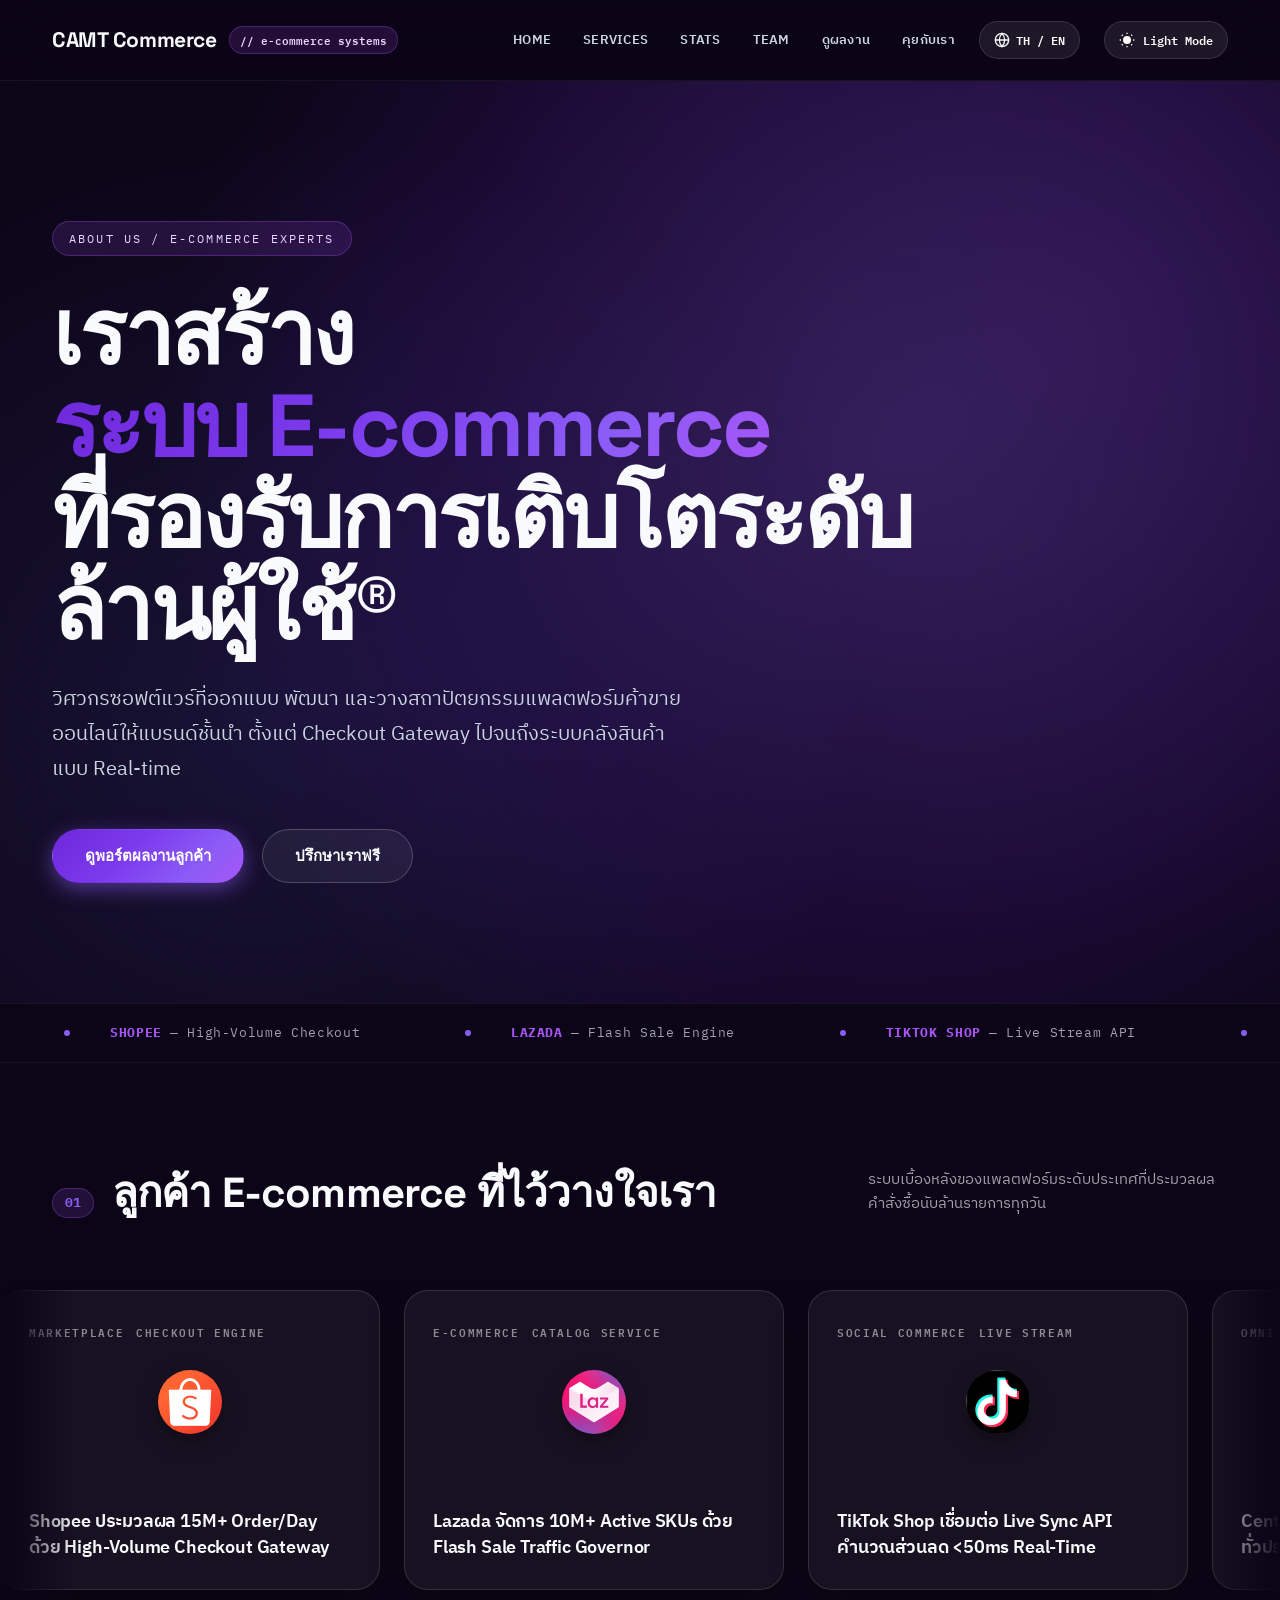
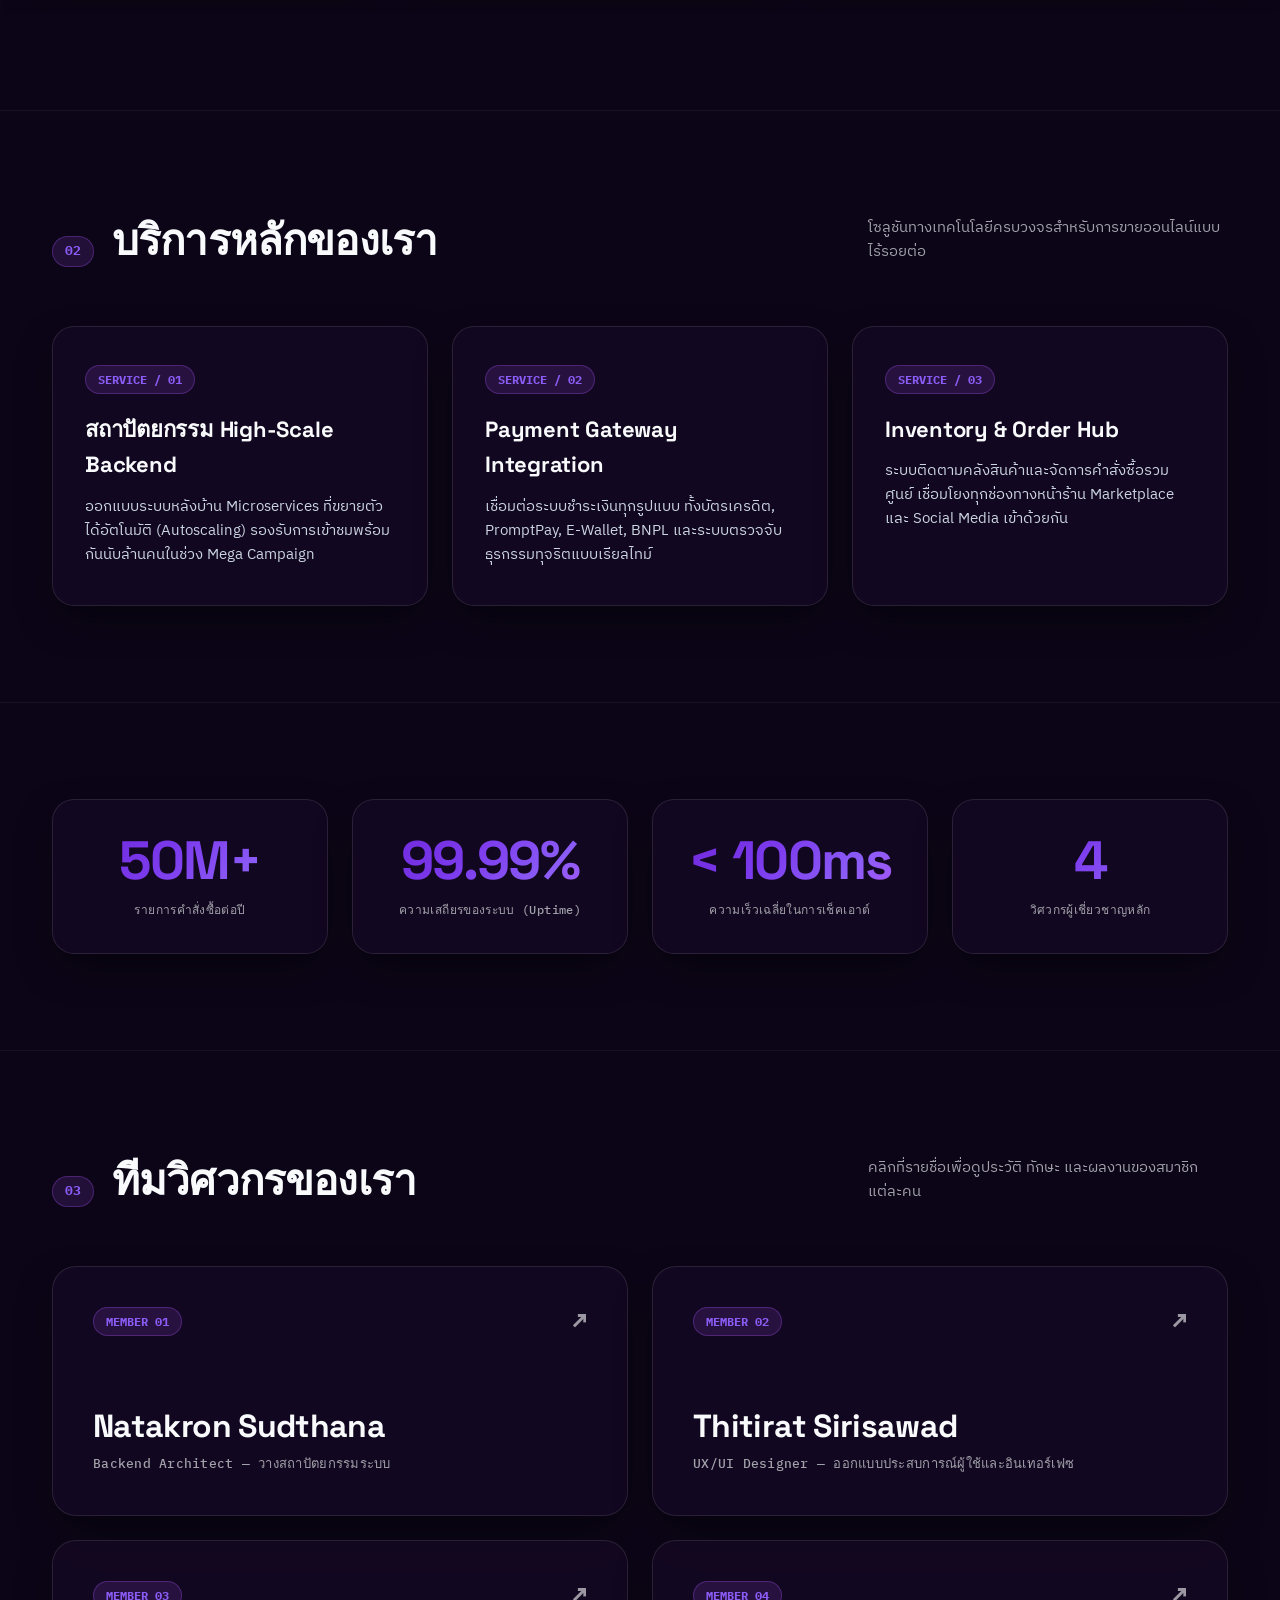
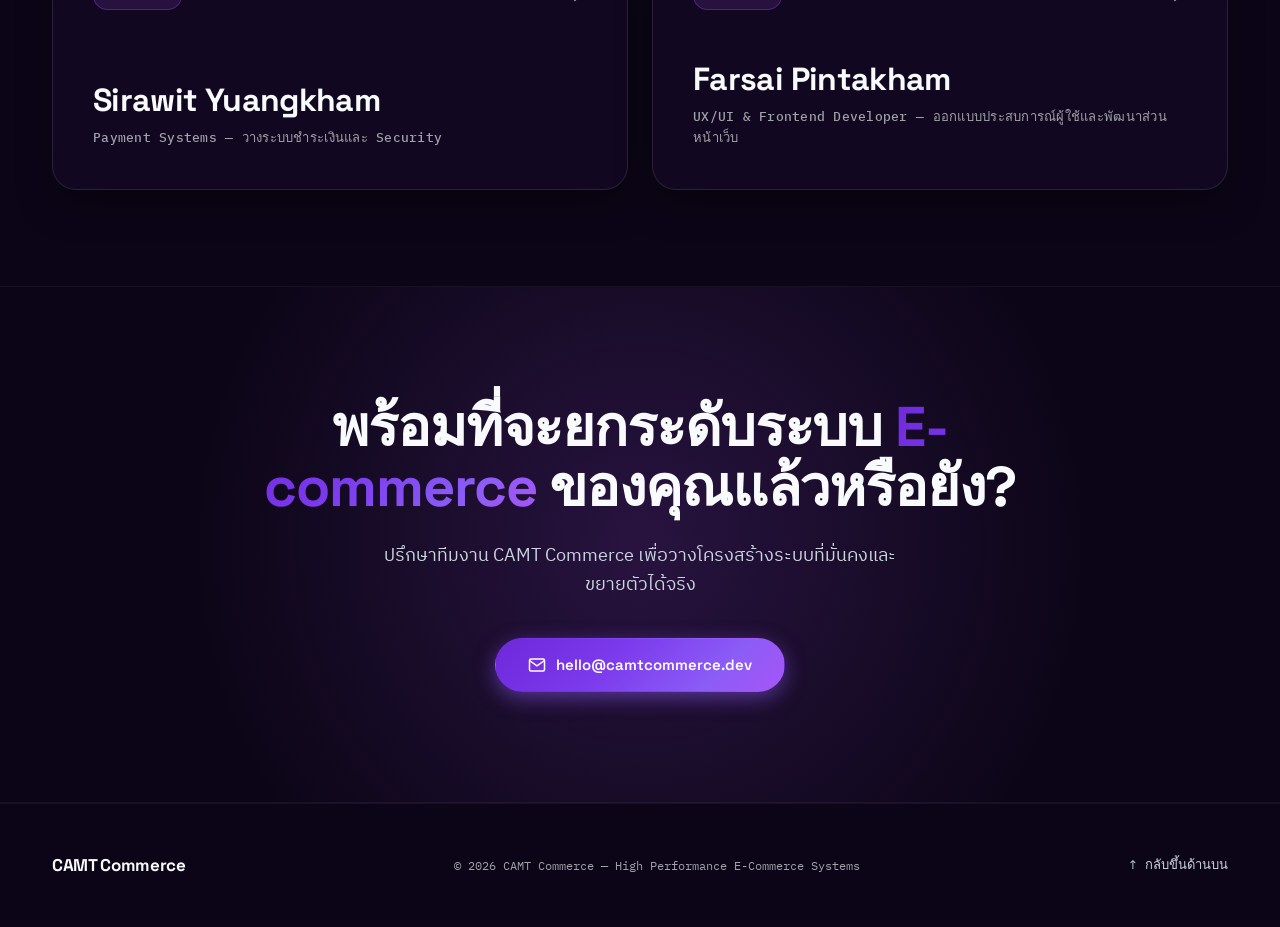
==== commit ebae603e: "Merge pull request #9 from ddeeww001/Edite-Member-Dew feat: Enhance Member4 profile with UX/UI focus" ====
--- a/Index.html
+++ b/Index.html
@@ -15,18 +15,28 @@
   <div class="wrap">
     <a class="brand" href="Index.html">
       CAMT&nbsp;Commerce
-      <span class="brand-badge">E-COMMERCE SYSTEMS</span>
+      <span class="brand-badge" data-i18n="nav.brandBadge">E-COMMERCE SYSTEMS</span>
     </a>
     
     <div class="topbar-right">
       <nav class="nav">
-        <a href="#hero">HOME</a>
-        <a href="#services">SERVICES</a>
-        <a href="#stats">STATS</a>
-        <a href="#team">TEAM</a>
-        <a href="#work">ดูผลงาน</a>
-        <a href="#contact">คุยกับเรา</a>
+        <a href="#hero" data-i18n="nav.home">HOME</a>
+        <a href="#services" data-i18n="nav.services">SERVICES</a>
+        <a href="#stats" data-i18n="nav.stats">STATS</a>
+        <a href="#team" data-i18n="nav.team">TEAM</a>
+        <a href="#work" data-i18n="nav.work">ดูผลงาน</a>
+        <a href="#contact" data-i18n="nav.contact">คุยกับเรา</a>
       </nav>
+
+      <!-- Language Switcher Button -->
+      <button id="lang-toggle" class="lang-toggle-btn" aria-label="Toggle language">
+        <svg width="16" height="16" viewBox="0 0 24 24" fill="none" stroke="currentColor" stroke-width="2" stroke-linecap="round" stroke-linejoin="round">
+          <circle cx="12" cy="12" r="10"></circle>
+          <line x1="2" y1="12" x2="22" y2="12"></line>
+          <path d="M12 2a15.3 15.3 0 0 1 4 10 15.3 15.3 0 0 1-4 10 15.3 15.3 0 0 1-4-10 15.3 15.3 0 0 1 4-10z"></path>
+        </svg>
+        <span id="lang-text">TH / EN</span>
+      </button>
 
       <!-- Theme Switcher Button -->
       <button id="theme-toggle" class="theme-toggle-btn" aria-label="Toggle dark/light mode">
@@ -37,41 +47,35 @@
   </div>
 </header>
 
-<!-- Hero Section (Clean Minimalist Typography Layout - Image & Background Grid/Watermark Removed) -->
+<!-- Hero Section -->
 <section class="hero" id="hero">
   <!-- Vertical Left Year Metadata -->
-  <div class="hero-vertical-meta">2026 // SYSTEM ARCHITECTS</div>
+  <div class="hero-vertical-meta" data-i18n="hero.meta">2026 // SYSTEM ARCHITECTS</div>
 
   <div class="wrap" style="width:100%; position:relative">
     <div class="hero-container">
       
       <!-- Hero Left Text Content -->
       <div class="hero-left-box">
-        <div class="eyebrow">
+        <div class="eyebrow" data-i18n="hero.eyebrow">
           <span class="eyebrow-dot"></span>
           ABOUT US / E-COMMERCE EXPERTS
         </div>
         
         <!-- Headline -->
-        <h1>
-          <span class="split-word"><span class="split-inner">เราสร้าง</span></span>
-          <br>
-          <em>
-            <span class="split-word"><span class="split-inner">ระบบ</span></span>
-            <span class="split-word"><span class="split-inner">E-commerce</span></span>
-          </em>
-          <br>
-          <span class="split-word"><span class="split-inner">ที่รองรับการเติบโต</span></span>
-          <span class="split-word"><span class="split-inner">ระดับล้านผู้ใช้®</span></span>
+        <h1 data-i18n="hero.h1">
+          เราสร้าง<br>
+          <em>ระบบ E-commerce</em><br>
+          ที่รองรับการเติบโตระดับล้านผู้ใช้®
         </h1>
         
-        <p class="lead">วิศวกรซอฟต์แวร์ที่ออกแบบ พัฒนา และวางสถาปัตยกรรมแพลตฟอร์มค้าขายออนไลน์ให้แบรนด์ชั้นนำ ตั้งแต่ Checkout Gateway ไปจนถึงระบบคลังสินค้าแบบ Real-time</p>
+        <p class="lead" data-i18n="hero.lead">วิศวกรซอฟต์แวร์ที่ออกแบบ พัฒนา และวางสถาปัตยกรรมแพลตฟอร์มค้าขายออนไลน์ให้แบรนด์ชั้นนำ ตั้งแต่ Checkout Gateway ไปจนถึงระบบคลังสินค้าแบบ Real-time</p>
         
         <div class="hero-actions">
-          <a class="btn solid" href="#work">
+          <a class="btn solid" href="#work" data-i18n="hero.btnWork">
             ดูพอร์ตผลงานลูกค้า
           </a>
-          <a class="btn ghost" href="#contact">ปรึกษาเราฟรี</a>
+          <a class="btn ghost" href="#contact" data-i18n="hero.btnContact">ปรึกษาเราฟรี</a>
         </div>
       </div>
 
@@ -82,31 +86,31 @@
 <!-- Infinite Ticker Banner -->
 <div class="ticker">
   <div class="ticker-track">
-    <span><span class="badge-dot"></span><b>SHOPEE</b> — ระบบตะกร้า &amp; High-Volume Checkout</span>
-    <span><span class="badge-dot"></span><b>LAZADA</b> — Flash Sale Engine &amp; SKU Catalog</span>
-    <span><span class="badge-dot"></span><b>TIKTOK SHOP</b> — Live Stream Commerce API</span>
-    <span><span class="badge-dot"></span><b>CENTRAL ONLINE</b> — Omni-channel Luxury Retail</span>
-    <span><span class="badge-dot"></span><b>LOTUS'S</b> — Smart Member Loyalty Engine</span>
+    <span><span class="badge-dot"></span><b>SHOPEE</b> — High-Volume Checkout</span>
+    <span><span class="badge-dot"></span><b>LAZADA</b> — Flash Sale Engine</span>
+    <span><span class="badge-dot"></span><b>TIKTOK SHOP</b> — Live Stream API</span>
+    <span><span class="badge-dot"></span><b>CENTRAL ONLINE</b> — Omni-channel Luxury</span>
+    <span><span class="badge-dot"></span><b>LOTUS'S</b> — Smart Loyalty Engine</span>
     <span><span class="badge-dot"></span><b>LINE SHOPPING</b> — Chat-to-Pay Gateway</span>
     <span><span class="badge-dot"></span><b>GRABMART</b> — Quick Commerce &amp; Dispatch</span>
-    <span><span class="badge-dot"></span><b>AGODA</b> — Multi-Currency Payment Engine</span>
+    <span><span class="badge-dot"></span><b>AGODA</b> — Multi-Currency Engine</span>
     <!-- Repeat ticker loop -->
-    <span><span class="badge-dot"></span><b>SHOPEE</b> — ระบบตะกร้า &amp; High-Volume Checkout</span>
-    <span><span class="badge-dot"></span><b>LAZADA</b> — Flash Sale Engine &amp; SKU Catalog</span>
-    <span><span class="badge-dot"></span><b>TIKTOK SHOP</b> — Live Stream Commerce API</span>
-    <span><span class="badge-dot"></span><b>CENTRAL ONLINE</b> — Omni-channel Luxury Retail</span>
+    <span><span class="badge-dot"></span><b>SHOPEE</b> — High-Volume Checkout</span>
+    <span><span class="badge-dot"></span><b>LAZADA</b> — Flash Sale Engine</span>
+    <span><span class="badge-dot"></span><b>TIKTOK SHOP</b> — Live Stream API</span>
+    <span><span class="badge-dot"></span><b>CENTRAL ONLINE</b> — Omni-channel Luxury</span>
   </div>
 </div>
 
-<!-- eCommerce Clients Section (Authentic Official App Logos in Full Color) -->
+<!-- eCommerce Clients Section -->
 <section class="section reveal" id="work">
   <div class="wrap">
     <div class="sec-head">
       <div class="sec-head-left">
         <span class="sec-num">01</span>
-        <h2 class="sec-title">ลูกค้า E-commerce ที่ไว้วางใจเรา</h2>
-      </div>
-      <p class="sec-sub">ระบบเบื้องหลังของแพลตฟอร์มระดับประเทศที่ประมวลผลคำสั่งซื้อนับล้านรายการทุกวัน</p>
+        <h2 class="sec-title" data-i18n="clients.title">ลูกค้า E-commerce ที่ไว้วางใจเรา</h2>
+      </div>
+      <p class="sec-sub" data-i18n="clients.sub">ระบบเบื้องหลังของแพลตฟอร์มระดับประเทศที่ประมวลผลคำสั่งซื้อนับล้านรายการทุกวัน</p>
     </div>
   </div>
 
@@ -123,7 +127,7 @@
           <img src="images/brand-logos/shopee.png" alt="Shopee App Icon" width="64" height="64">
         </div>
         <div class="card-content">
-          <h3>Shopee ประมวลผล 15M+ Order/Day ด้วย High-Volume Checkout Gateway</h3>
+          <h3 data-i18n="clients.shopee">Shopee ประมวลผล 15M+ Order/Day ด้วย High-Volume Checkout Gateway</h3>
         </div>
       </div>
 
@@ -136,7 +140,7 @@
           <img src="images/brand-logos/lazada.png" alt="Lazada App Icon" width="64" height="64">
         </div>
         <div class="card-content">
-          <h3>Lazada จัดการ 10M+ Active SKUs ด้วย Flash Sale Traffic Governor</h3>
+          <h3 data-i18n="clients.lazada">Lazada จัดการ 10M+ Active SKUs ด้วย Flash Sale Traffic Governor</h3>
         </div>
       </div>
 
@@ -149,7 +153,7 @@
           <img src="images/brand-logos/tiktok.png" alt="TikTok Shop App Icon" width="64" height="64">
         </div>
         <div class="card-content">
-          <h3>TikTok Shop เชื่อมต่อ Live Sync API คำนวณส่วนลด &lt;50ms Real-Time</h3>
+          <h3 data-i18n="clients.tiktok">TikTok Shop เชื่อมต่อ Live Sync API คำนวณส่วนลด &lt;50ms Real-Time</h3>
         </div>
       </div>
 
@@ -162,7 +166,7 @@
           <img src="images/brand-logos/central.png" alt="Central Online App Icon" width="64" height="64">
         </div>
         <div class="card-content">
-          <h3>Central Online เชื่อมโยงสต็อก 80+ สาขาทั่วประเทศแบบไร้รอยต่อ</h3>
+          <h3 data-i18n="clients.central">Central Online เชื่อมโยงสต็อก 80+ สาขาทั่วประเทศแบบไร้รอยต่อ</h3>
         </div>
       </div>
 
@@ -175,7 +179,7 @@
           <img src="images/brand-logos/lotus.png" alt="Lotus's App Icon" width="64" height="64">
         </div>
         <div class="card-content">
-          <h3>Lotus's บริหารฐานสมาชิก 15M+ Members ด้วย Smart Coupon Engine</h3>
+          <h3 data-i18n="clients.lotus">Lotus's บริหารฐานสมาชิก 15M+ Members ด้วย Smart Coupon Engine</h3>
         </div>
       </div>
 
@@ -188,7 +192,7 @@
           <img src="images/brand-logos/line.png" alt="LINE Shopping App Icon" width="64" height="64">
         </div>
         <div class="card-content">
-          <h3>LINE Shopping ยกระดับ Chat-to-Pay ด้วยความสำเร็จ 99.8% Success Rate</h3>
+          <h3 data-i18n="clients.line">LINE Shopping ยกระดับ Chat-to-Pay ด้วยความสำเร็จ 99.8% Success Rate</h3>
         </div>
       </div>
 
@@ -201,7 +205,7 @@
           <img src="images/brand-logos/grab.png" alt="GrabMart App Icon" width="64" height="64">
         </div>
         <div class="card-content">
-          <h3>GrabMart กระจายคำสั่งซื้อจัดส่งด่วนภายใน 25 นาที ด้วยระบบ Auto-Dispatch</h3>
+          <h3 data-i18n="clients.grab">GrabMart กระจายคำสั่งซื้อจัดส่งด่วนภายใน 25 นาที ด้วยระบบ Auto-Dispatch</h3>
         </div>
       </div>
 
@@ -214,11 +218,11 @@
           <img src="images/brand-logos/agoda.png" alt="Agoda App Icon" width="64" height="64">
         </div>
         <div class="card-content">
-          <h3>Agoda รองรับชำระเงิน 40+ Currencies และ Reconciliation ข้ามประเทศ</h3>
-        </div>
-      </div>
-
-      <!-- Set 2 (Duplicate for Seamless Infinite Marquee Loop) -->
+          <h3 data-i18n="clients.agoda">Agoda รองรับชำระเงิน 40+ Currencies และ Reconciliation ข้ามประเทศ</h3>
+        </div>
+      </div>
+
+      <!-- Set 2 (Duplicate Loop) -->
       <div class="client-card" data-brand="shopee">
         <div class="card-meta">
           <span>MARKETPLACE</span>
@@ -228,7 +232,7 @@
           <img src="images/brand-logos/shopee.png" alt="Shopee App Icon" width="64" height="64">
         </div>
         <div class="card-content">
-          <h3>Shopee ประมวลผล 15M+ Order/Day ด้วย High-Volume Checkout Gateway</h3>
+          <h3 data-i18n="clients.shopee">Shopee ประมวลผล 15M+ Order/Day ด้วย High-Volume Checkout Gateway</h3>
         </div>
       </div>
 
@@ -241,7 +245,7 @@
           <img src="images/brand-logos/lazada.png" alt="Lazada App Icon" width="64" height="64">
         </div>
         <div class="card-content">
-          <h3>Lazada จัดการ 10M+ Active SKUs ด้วย Flash Sale Traffic Governor</h3>
+          <h3 data-i18n="clients.lazada">Lazada จัดการ 10M+ Active SKUs ด้วย Flash Sale Traffic Governor</h3>
         </div>
       </div>
 
@@ -254,7 +258,7 @@
           <img src="images/brand-logos/tiktok.png" alt="TikTok Shop App Icon" width="64" height="64">
         </div>
         <div class="card-content">
-          <h3>TikTok Shop เชื่อมต่อ Live Sync API คำนวณส่วนลด &lt;50ms Real-Time</h3>
+          <h3 data-i18n="clients.tiktok">TikTok Shop เชื่อมต่อ Live Sync API คำนวณส่วนลด &lt;50ms Real-Time</h3>
         </div>
       </div>
 
@@ -267,7 +271,7 @@
           <img src="images/brand-logos/central.png" alt="Central Online App Icon" width="64" height="64">
         </div>
         <div class="card-content">
-          <h3>Central Online เชื่อมโยงสต็อก 80+ สาขาทั่วประเทศแบบไร้รอยต่อ</h3>
+          <h3 data-i18n="clients.central">Central Online เชื่อมโยงสต็อก 80+ สาขาทั่วประเทศแบบไร้รอยต่อ</h3>
         </div>
       </div>
 
@@ -280,7 +284,7 @@
           <img src="images/brand-logos/lotus.png" alt="Lotus's App Icon" width="64" height="64">
         </div>
         <div class="card-content">
-          <h3>Lotus's บริหารฐานสมาชิก 15M+ Members ด้วย Smart Coupon Engine</h3>
+          <h3 data-i18n="clients.lotus">Lotus's บริหารฐานสมาชิก 15M+ Members ด้วย Smart Coupon Engine</h3>
         </div>
       </div>
 
@@ -293,7 +297,7 @@
           <img src="images/brand-logos/line.png" alt="LINE Shopping App Icon" width="64" height="64">
         </div>
         <div class="card-content">
-          <h3>LINE Shopping ยกระดับ Chat-to-Pay ด้วยความสำเร็จ 99.8% Success Rate</h3>
+          <h3 data-i18n="clients.line">LINE Shopping ยกระดับ Chat-to-Pay ด้วยความสำเร็จ 99.8% Success Rate</h3>
         </div>
       </div>
 
@@ -306,7 +310,7 @@
           <img src="images/brand-logos/grab.png" alt="GrabMart App Icon" width="64" height="64">
         </div>
         <div class="card-content">
-          <h3>GrabMart กระจายคำสั่งซื้อจัดส่งด่วนภายใน 25 นาที ด้วยระบบ Auto-Dispatch</h3>
+          <h3 data-i18n="clients.grab">GrabMart กระจายคำสั่งซื้อจัดส่งด่วนภายใน 25 นาที ด้วยระบบ Auto-Dispatch</h3>
         </div>
       </div>
 
@@ -319,11 +323,12 @@
           <img src="images/brand-logos/agoda.png" alt="Agoda App Icon" width="64" height="64">
         </div>
         <div class="card-content">
-          <h3>Agoda รองรับชำระเงิน 40+ Currencies และ Reconciliation ข้ามประเทศ</h3>
-        </div>
-      </div>
-    </div>
-  </div>
+          <h3 data-i18n="clients.agoda">Agoda รองรับชำระเงิน 40+ Currencies และ Reconciliation ข้ามประเทศ</h3>
+        </div>
+      </div>
+    </div>
+  </div>
+</section>
 
 <!-- Services Section -->
 <section class="section reveal" id="services">
@@ -331,25 +336,25 @@
     <div class="sec-head">
       <div class="sec-head-left">
         <span class="sec-num">02</span>
-        <h2 class="sec-title">บริการหลักของเรา</h2>
-      </div>
-      <p class="sec-sub">โซลูชันทางเทคโนโลยีครบวงจรสำหรับการขายออนไลน์แบบไร้รอยต่อ</p>
+        <h2 class="sec-title" data-i18n="services.title">บริการหลักของเรา</h2>
+      </div>
+      <p class="sec-sub" data-i18n="services.sub">โซลูชันทางเทคโนโลยีครบวงจรสำหรับการขายออนไลน์แบบไร้รอยต่อ</p>
     </div>
     <div class="services">
       <div class="svc">
         <div class="svc-idx">SERVICE / 01</div>
-        <h3>สถาปัตยกรรม High-Scale Backend</h3>
-        <p>ออกแบบระบบหลังบ้าน Microservices ที่ขยายตัวได้อัตโนมัติ (Autoscaling) รองรับการเข้าชมพร้อมกันนับล้านคนในช่วง Mega Campaign</p>
+        <h3 data-i18n="services.s1Title">สถาปัตยกรรม High-Scale Backend</h3>
+        <p data-i18n="services.s1Desc">ออกแบบระบบหลังบ้าน Microservices ที่ขยายตัวได้อัตโนมัติ (Autoscaling) รองรับการเข้าชมพร้อมกันนับล้านคนในช่วง Mega Campaign</p>
       </div>
       <div class="svc">
         <div class="svc-idx">SERVICE / 02</div>
-        <h3>Payment Gateway Integration</h3>
-        <p>เชื่อมต่อระบบชำระเงินทุกรูปแบบ ทั้งบัตรเครดิต, PromptPay, E-Wallet, BNPL และระบบตรวจจับธุรกรรมทุจริตแบบเรียลไทม์</p>
+        <h3 data-i18n="services.s2Title">Payment Gateway Integration</h3>
+        <p data-i18n="services.s2Desc">เชื่อมต่อระบบชำระเงินทุกรูปแบบ ทั้งบัตรเครดิต, PromptPay, E-Wallet, BNPL และระบบตรวจจับธุรกรรมทุจริตแบบเรียลไทม์</p>
       </div>
       <div class="svc">
         <div class="svc-idx">SERVICE / 03</div>
-        <h3>Inventory & Order Hub</h3>
-        <p>ระบบติดตามคลังสินค้าและจัดการคำสั่งซื้อรวมศูนย์ เชื่อมโยงทุกช่องทางหน้าร้าน Marketplace และ Social Media เข้าด้วยกัน</p>
+        <h3 data-i18n="services.s3Title">Inventory &amp; Order Hub</h3>
+        <p data-i18n="services.s3Desc">ระบบติดตามคลังสินค้าและจัดการคำสั่งซื้อรวมศูนย์ เชื่อมโยงทุกช่องทางหน้าร้าน Marketplace และ Social Media เข้าด้วยกัน</p>
       </div>
     </div>
   </div>
@@ -359,12 +364,13 @@
 <section class="section reveal" id="stats">
   <div class="wrap">
     <div class="stats">
-      <div class="stat"><div class="n">50M+</div><div class="l">รายการคำสั่งซื้อต่อปี</div></div>
-      <div class="stat"><div class="n">99.99%</div><div class="l">ความเสถียรของระบบ (Uptime)</div></div>
-      <div class="stat"><div class="n">&lt; 100ms</div><div class="l">ความเร็วเฉลี่ยในการเช็คเอาต์</div></div>
-      <div class="stat"><div class="n">4</div><div class="l">วิศวกรผู้เชี่ยวชาญหลัก</div></div>
-    </div>
-  </section>
+      <div class="stat"><div class="n">50M+</div><div class="l" data-i18n="stats.s1Label">รายการคำสั่งซื้อต่อปี</div></div>
+      <div class="stat"><div class="n">99.99%</div><div class="l" data-i18n="stats.s2Label">ความเสถียรของระบบ (Uptime)</div></div>
+      <div class="stat"><div class="n">&lt; 100ms</div><div class="l" data-i18n="stats.s3Label">ความเร็วเฉลี่ยในการเช็คเอาต์</div></div>
+      <div class="stat"><div class="n">4</div><div class="l" data-i18n="stats.s4Label">วิศวกรผู้เชี่ยวชาญหลัก</div></div>
+    </div>
+  </div>
+</section>
 
 <!-- Team Section -->
 <section class="section reveal" id="team">
@@ -372,43 +378,44 @@
     <div class="sec-head">
       <div class="sec-head-left">
         <span class="sec-num">03</span>
-        <h2 class="sec-title">ทีมวิศวกรของเรา</h2>
-      </div>
-      <p class="sec-sub">คลิกที่รายชื่อเพื่อดูประวัติ ทักษะ และผลงานของสมาชิกแต่ละคน</p>
+        <h2 class="sec-title" data-i18n="team.title">ทีมวิศวกรของเรา</h2>
+      </div>
+      <p class="sec-sub" data-i18n="team.sub">คลิกที่รายชื่อเพื่อดูประวัติ ทักษะ และผลงานของสมาชิกแต่ละคน</p>
     </div>
     <div class="team">
       <a class="member" href="Member1.html">
         <span class="m-idx">MEMBER 01</span>
         <span class="m-arrow">↗</span>
-        <span class="m-name">สมาชิก คนที่ 1</span>
-        <span class="m-role">Backend Architect — วางสถาปัตยกรรมระบบ</span>
+        <span class="m-name">Natakron Sudthana</span>
+        <span class="m-role" data-i18n="team.m1Role">Backend Architect — วางสถาปัตยกรรมระบบ</span>
       </a>
       <a class="member" href="Member2.html">
         <span class="m-idx">MEMBER 02</span>
         <span class="m-arrow">↗</span>
         <span class="m-name">Thitirat Sirisawad</span>
-        <span class="m-role">UX/UI Designer — ออกแบบประสบการณ์ผู้ใช้และอินเทอร์เฟซ</span>
+        <span class="m-role" data-i18n="team.m2Role">UX/UI Designer — ออกแบบประสบการณ์ผู้ใช้และอินเทอร์เฟซ</span>
       </a>
       <a class="member" href="Member3.html">
         <span class="m-idx">MEMBER 03</span>
         <span class="m-arrow">↗</span>
         <span class="m-name">Sirawit Yuangkham</span>
-        <span class="m-role">Payment Systems — วางระบบชำระเงินและ Security</span>
+        <span class="m-role" data-i18n="team.m3Role">Payment Systems — วางระบบชำระเงินและ Security</span>
       </a>
       <a class="member" href="Member4.html">
         <span class="m-idx">MEMBER 04</span>
         <span class="m-arrow">↗</span>
         <span class="m-name">Farsai Pintakham</span>
-        <span class="m-role">DevOps &amp; Infrastructure — โครงสร้างพื้นฐานบน คลาวด์</span>
+        <span class="m-role" data-i18n="team.m4Role">DevOps &amp; Infrastructure — โครงสร้างพื้นฐานบน คลาวด์</span>
       </a>
     </div>
-  </footer>
+  </div>
+</section>
 
 <!-- CTA Section -->
 <section class="cta" id="contact">
   <div class="wrap">
-    <h2>พร้อมที่จะยกระดับระบบ <em>E-commerce</em> ของคุณแล้วหรือยัง?</h2>
-    <p>ปรึกษาทีมงาน CAMT Commerce เพื่อวางโครงสร้างระบบที่มั่นคงและขยายตัวได้จริง</p>
+    <h2 data-i18n="cta.title">พร้อมที่จะยกระดับระบบ <em>E-commerce</em> ของคุณแล้วหรือยัง?</h2>
+    <p data-i18n="cta.sub">ปรึกษาทีมงาน CAMT Commerce เพื่อวางโครงสร้างระบบที่มั่นคงและขยายตัวได้จริง</p>
     <a class="btn solid" href="mailto:hello@camtcommerce.dev">
       <svg width="18" height="18" viewBox="0 0 24 24" fill="none" stroke="currentColor" stroke-width="2"><path d="M4 4h16c1.1 0 2 .9 2 2v12c0 1.1-.9 2-2 2H4c-1.1 0-2-.9-2-2V6c0-1.1.9-2 2-2z"></path><polyline points="22,6 12,13 2,6"></polyline></svg>
       hello@camtcommerce.dev
@@ -421,11 +428,12 @@
     <div class="brand">
       CAMT Commerce
     </div>
-    <small>© 2026 CAMT Commerce — High Performance E-Commerce Systems</small>
-    <a href="#hero" id="back-to-top">↑ กลับขึ้นด้านบน</a>
+    <small data-i18n="foot.copy">© 2026 CAMT Commerce — High Performance E-Commerce Systems</small>
+    <a href="#hero" id="back-to-top" data-i18n="foot.top">↑ กลับขึ้นด้านบน</a>
   </div>
 </footer>
 
+<script src="i18n.js"></script>
 <script>
 // Theme Switcher Logic
 const themeToggleBtn = document.getElementById('theme-toggle');
--- a/main.css
+++ b/main.css
@@ -304,6 +304,33 @@
 }
 .theme-toggle-btn svg{width:16px;height:16px;fill:currentColor;transition:transform .5s ease}
 .theme-toggle-btn:hover svg{transform:rotate(360deg)}
+
+/* Language Switcher Button */
+.lang-toggle-btn{
+  background:rgba(255, 255, 255, 0.08);
+  border:1px solid var(--line-strong);
+  color:var(--ink);
+  padding:8px 14px;
+  border-radius:30px;
+  cursor:pointer;
+  display:inline-flex;
+  align-items:center;
+  gap:6px;
+  font-family:var(--mono);
+  font-size:12px;
+  font-weight:600;
+  transition:all .3s cubic-bezier(.34,1.56,.64,1);
+}
+.lang-toggle-btn:hover{
+  background:var(--accent-gradient);
+  color:#ffffff;
+  border-color:transparent;
+  transform:scale(1.04);
+  box-shadow:0 4px 14px var(--accent-glow);
+}
+.lang-toggle-btn svg{width:16px;height:16px;stroke:currentColor;transition:transform .5s ease}
+.lang-toggle-btn:hover svg{transform:rotate(180deg)}
+.lang-toggle-btn .lang-globe{font-size:14px;line-height:1}
 
 .back{font-family:var(--mono);font-size:13px;color:var(--ink);text-decoration:none;transition:.2s ease}
 .back:hover{color:var(--accent);text-decoration:underline}
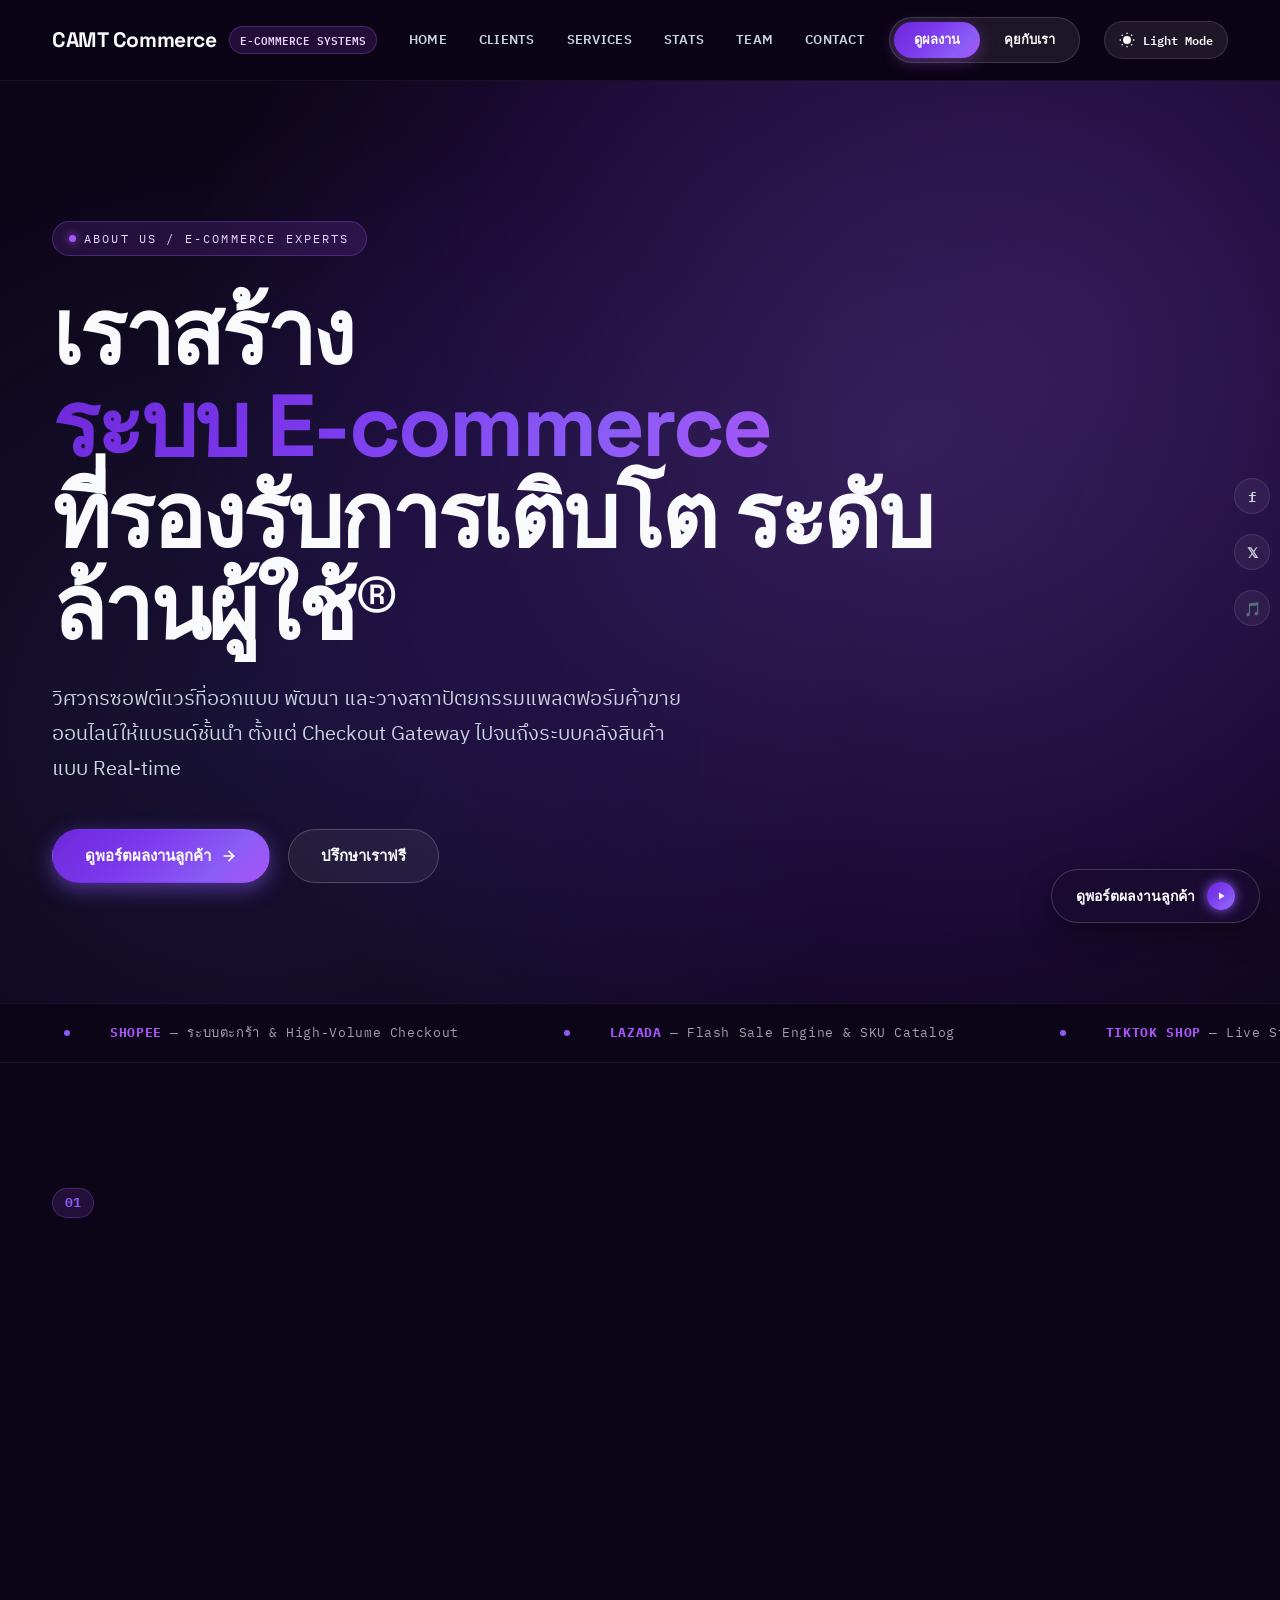
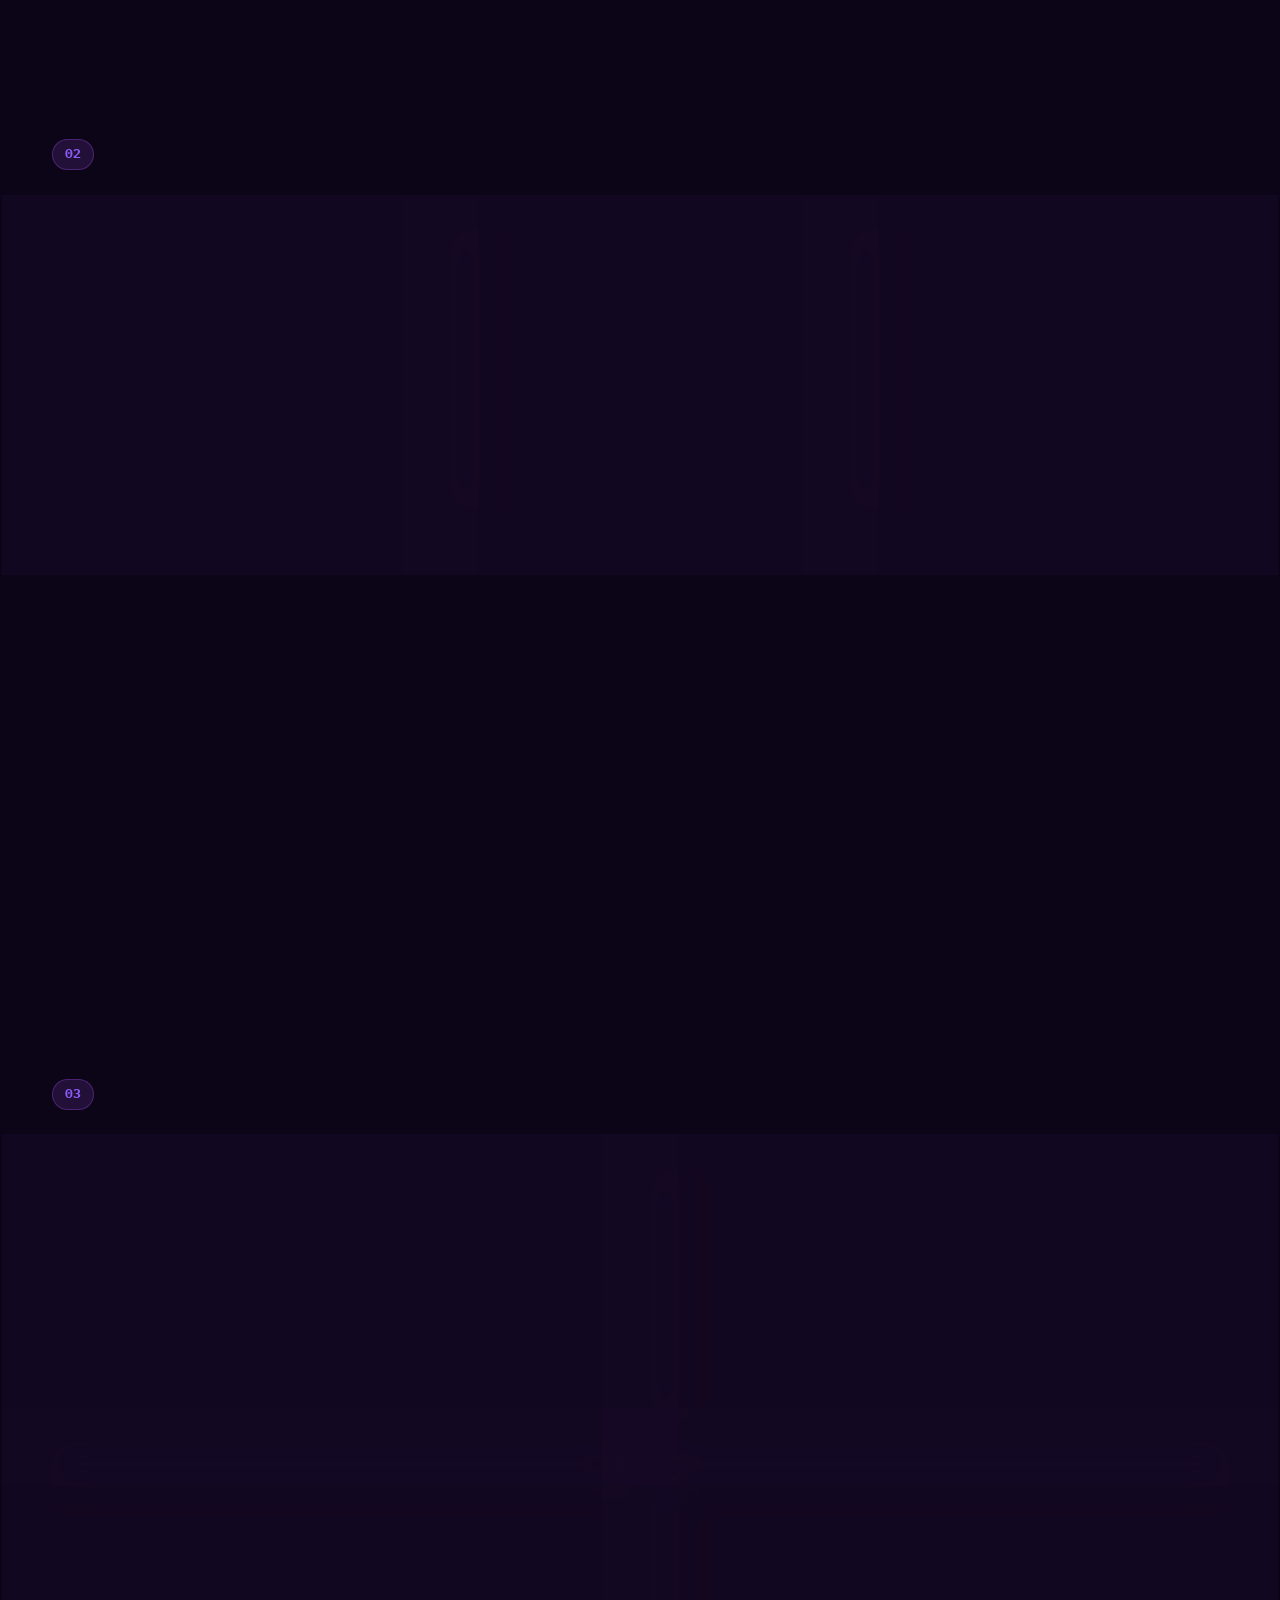
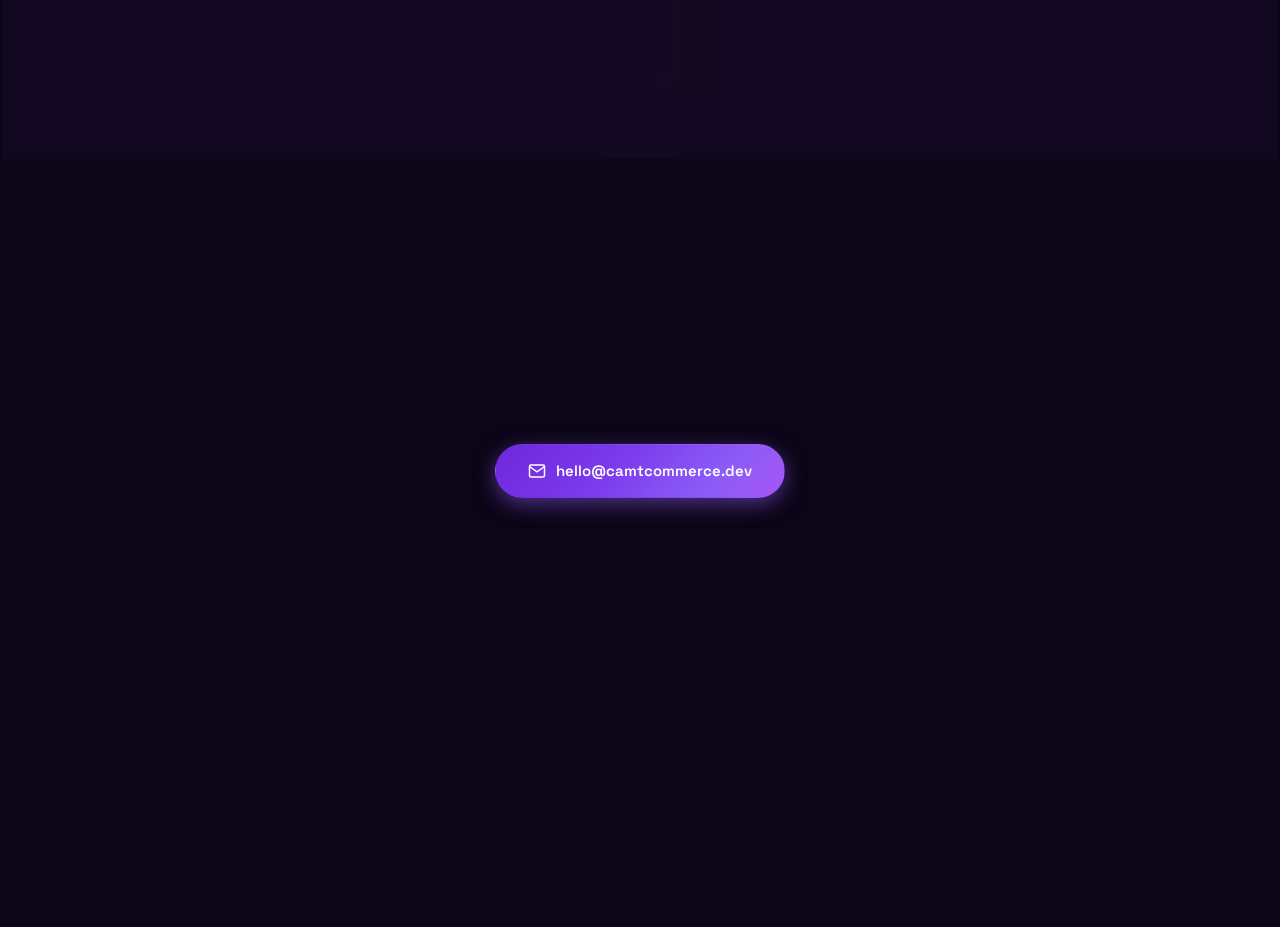
==== commit 98d4d631: "แก้ไขข้อมูล Member" ====
--- a/Index.html
+++ b/Index.html
@@ -15,28 +15,24 @@
   <div class="wrap">
     <a class="brand" href="Index.html">
       CAMT&nbsp;Commerce
-      <span class="brand-badge" data-i18n="nav.brandBadge">E-COMMERCE SYSTEMS</span>
+      <span class="brand-badge">E-COMMERCE SYSTEMS</span>
     </a>
     
     <div class="topbar-right">
       <nav class="nav">
-        <a href="#hero" data-i18n="nav.home">HOME</a>
-        <a href="#services" data-i18n="nav.services">SERVICES</a>
-        <a href="#stats" data-i18n="nav.stats">STATS</a>
-        <a href="#team" data-i18n="nav.team">TEAM</a>
-        <a href="#work" data-i18n="nav.work">ดูผลงาน</a>
-        <a href="#contact" data-i18n="nav.contact">คุยกับเรา</a>
+        <a href="#hero">HOME</a>
+        <a href="#work">CLIENTS</a>
+        <a href="#services">SERVICES</a>
+        <a href="#stats">STATS</a>
+        <a href="#team">TEAM</a>
+        <a href="#contact">CONTACT</a>
       </nav>
 
-      <!-- Language Switcher Button -->
-      <button id="lang-toggle" class="lang-toggle-btn" aria-label="Toggle language">
-        <svg width="16" height="16" viewBox="0 0 24 24" fill="none" stroke="currentColor" stroke-width="2" stroke-linecap="round" stroke-linejoin="round">
-          <circle cx="12" cy="12" r="10"></circle>
-          <line x1="2" y1="12" x2="22" y2="12"></line>
-          <path d="M12 2a15.3 15.3 0 0 1 4 10 15.3 15.3 0 0 1-4 10 15.3 15.3 0 0 1-4-10 15.3 15.3 0 0 1 4-10z"></path>
-        </svg>
-        <span id="lang-text">TH / EN</span>
-      </button>
+      <!-- Glass Pill Action Buttons -->
+      <div class="topbar-pill-actions">
+        <a class="pill-btn primary" href="#work">ดูผลงาน</a>
+        <a class="pill-btn secondary" href="#contact">คุยกับเรา</a>
+      </div>
 
       <!-- Theme Switcher Button -->
       <button id="theme-toggle" class="theme-toggle-btn" aria-label="Toggle dark/light mode">
@@ -47,38 +43,60 @@
   </div>
 </header>
 
-<!-- Hero Section -->
+<!-- Hero Section (Clean Minimalist Typography Layout - Image & Background Grid/Watermark Removed) -->
 <section class="hero" id="hero">
   <!-- Vertical Left Year Metadata -->
-  <div class="hero-vertical-meta" data-i18n="hero.meta">2026 // SYSTEM ARCHITECTS</div>
+  <div class="hero-vertical-meta">2026 // SYSTEM ARCHITECTS</div>
 
   <div class="wrap" style="width:100%; position:relative">
     <div class="hero-container">
       
       <!-- Hero Left Text Content -->
       <div class="hero-left-box">
-        <div class="eyebrow" data-i18n="hero.eyebrow">
+        <div class="eyebrow">
           <span class="eyebrow-dot"></span>
           ABOUT US / E-COMMERCE EXPERTS
         </div>
         
         <!-- Headline -->
-        <h1 data-i18n="hero.h1">
-          เราสร้าง<br>
-          <em>ระบบ E-commerce</em><br>
-          ที่รองรับการเติบโตระดับล้านผู้ใช้®
+        <h1>
+          <span class="split-word"><span class="split-inner">เราสร้าง</span></span>
+          <br>
+          <em>
+            <span class="split-word"><span class="split-inner">ระบบ</span></span>
+            <span class="split-word"><span class="split-inner">E-commerce</span></span>
+          </em>
+          <br>
+          <span class="split-word"><span class="split-inner">ที่รองรับการเติบโต</span></span>
+          <span class="split-word"><span class="split-inner">ระดับล้านผู้ใช้®</span></span>
         </h1>
         
-        <p class="lead" data-i18n="hero.lead">วิศวกรซอฟต์แวร์ที่ออกแบบ พัฒนา และวางสถาปัตยกรรมแพลตฟอร์มค้าขายออนไลน์ให้แบรนด์ชั้นนำ ตั้งแต่ Checkout Gateway ไปจนถึงระบบคลังสินค้าแบบ Real-time</p>
+        <p class="lead">วิศวกรซอฟต์แวร์ที่ออกแบบ พัฒนา และวางสถาปัตยกรรมแพลตฟอร์มค้าขายออนไลน์ให้แบรนด์ชั้นนำ ตั้งแต่ Checkout Gateway ไปจนถึงระบบคลังสินค้าแบบ Real-time</p>
         
         <div class="hero-actions">
-          <a class="btn solid" href="#work" data-i18n="hero.btnWork">
+          <a class="btn solid" href="#work">
             ดูพอร์ตผลงานลูกค้า
+            <svg width="16" height="16" viewBox="0 0 24 24" fill="none" stroke="currentColor" stroke-width="2.5" stroke-linecap="round" stroke-linejoin="round"><line x1="5" y1="12" x2="19" y2="12"></line><polyline points="12 5 19 12 12 19"></polyline></svg>
           </a>
-          <a class="btn ghost" href="#contact" data-i18n="hero.btnContact">ปรึกษาเราฟรี</a>
-        </div>
-      </div>
-
+          <a class="btn ghost" href="#contact">ปรึกษาเราฟรี</a>
+        </div>
+      </div>
+
+    </div>
+
+    <!-- Bottom Right Interactive Widget Button -->
+    <a class="hero-widget-btn" href="#work">
+      <span>ดูพอร์ตผลงานลูกค้า</span>
+      <div class="play-icon-badge">
+        <svg width="12" height="12" viewBox="0 0 24 24" fill="currentColor"><path d="M8 5v14l11-7z"/></svg>
+      </div>
+    </a>
+
+    <!-- Vertical Right Edge Social Icons -->
+    <div class="hero-social-sidebar">
+      <a class="hero-social-link" href="#" aria-label="Facebook">f</a>
+      <a class="hero-social-link" href="#" aria-label="Twitter">𝕏</a>
+      <a class="hero-social-link" href="#" aria-label="TikTok">🎵</a>
     </div>
   </div>
 </section>
@@ -86,31 +104,31 @@
 <!-- Infinite Ticker Banner -->
 <div class="ticker">
   <div class="ticker-track">
-    <span><span class="badge-dot"></span><b>SHOPEE</b> — High-Volume Checkout</span>
-    <span><span class="badge-dot"></span><b>LAZADA</b> — Flash Sale Engine</span>
-    <span><span class="badge-dot"></span><b>TIKTOK SHOP</b> — Live Stream API</span>
-    <span><span class="badge-dot"></span><b>CENTRAL ONLINE</b> — Omni-channel Luxury</span>
-    <span><span class="badge-dot"></span><b>LOTUS'S</b> — Smart Loyalty Engine</span>
+    <span><span class="badge-dot"></span><b>SHOPEE</b> — ระบบตะกร้า &amp; High-Volume Checkout</span>
+    <span><span class="badge-dot"></span><b>LAZADA</b> — Flash Sale Engine &amp; SKU Catalog</span>
+    <span><span class="badge-dot"></span><b>TIKTOK SHOP</b> — Live Stream Commerce API</span>
+    <span><span class="badge-dot"></span><b>CENTRAL ONLINE</b> — Omni-channel Luxury Retail</span>
+    <span><span class="badge-dot"></span><b>LOTUS'S</b> — Smart Member Loyalty Engine</span>
     <span><span class="badge-dot"></span><b>LINE SHOPPING</b> — Chat-to-Pay Gateway</span>
     <span><span class="badge-dot"></span><b>GRABMART</b> — Quick Commerce &amp; Dispatch</span>
-    <span><span class="badge-dot"></span><b>AGODA</b> — Multi-Currency Engine</span>
+    <span><span class="badge-dot"></span><b>AGODA</b> — Multi-Currency Payment Engine</span>
     <!-- Repeat ticker loop -->
-    <span><span class="badge-dot"></span><b>SHOPEE</b> — High-Volume Checkout</span>
-    <span><span class="badge-dot"></span><b>LAZADA</b> — Flash Sale Engine</span>
-    <span><span class="badge-dot"></span><b>TIKTOK SHOP</b> — Live Stream API</span>
-    <span><span class="badge-dot"></span><b>CENTRAL ONLINE</b> — Omni-channel Luxury</span>
+    <span><span class="badge-dot"></span><b>SHOPEE</b> — ระบบตะกร้า &amp; High-Volume Checkout</span>
+    <span><span class="badge-dot"></span><b>LAZADA</b> — Flash Sale Engine &amp; SKU Catalog</span>
+    <span><span class="badge-dot"></span><b>TIKTOK SHOP</b> — Live Stream Commerce API</span>
+    <span><span class="badge-dot"></span><b>CENTRAL ONLINE</b> — Omni-channel Luxury Retail</span>
   </div>
 </div>
 
-<!-- eCommerce Clients Section -->
+<!-- eCommerce Clients Section (Authentic Official App Logos in Full Color) -->
 <section class="section reveal" id="work">
   <div class="wrap">
     <div class="sec-head">
       <div class="sec-head-left">
         <span class="sec-num">01</span>
-        <h2 class="sec-title" data-i18n="clients.title">ลูกค้า E-commerce ที่ไว้วางใจเรา</h2>
-      </div>
-      <p class="sec-sub" data-i18n="clients.sub">ระบบเบื้องหลังของแพลตฟอร์มระดับประเทศที่ประมวลผลคำสั่งซื้อนับล้านรายการทุกวัน</p>
+        <h2 class="sec-title">ลูกค้า E-commerce ที่ไว้วางใจเรา</h2>
+      </div>
+      <p class="sec-sub">ระบบเบื้องหลังของแพลตฟอร์มระดับประเทศที่ประมวลผลคำสั่งซื้อนับล้านรายการทุกวัน</p>
     </div>
   </div>
 
@@ -127,7 +145,7 @@
           <img src="images/brand-logos/shopee.png" alt="Shopee App Icon" width="64" height="64">
         </div>
         <div class="card-content">
-          <h3 data-i18n="clients.shopee">Shopee ประมวลผล 15M+ Order/Day ด้วย High-Volume Checkout Gateway</h3>
+          <h3>Shopee ประมวลผล 15M+ Order/Day ด้วย High-Volume Checkout Gateway</h3>
         </div>
       </div>
 
@@ -140,7 +158,7 @@
           <img src="images/brand-logos/lazada.png" alt="Lazada App Icon" width="64" height="64">
         </div>
         <div class="card-content">
-          <h3 data-i18n="clients.lazada">Lazada จัดการ 10M+ Active SKUs ด้วย Flash Sale Traffic Governor</h3>
+          <h3>Lazada จัดการ 10M+ Active SKUs ด้วย Flash Sale Traffic Governor</h3>
         </div>
       </div>
 
@@ -153,7 +171,7 @@
           <img src="images/brand-logos/tiktok.png" alt="TikTok Shop App Icon" width="64" height="64">
         </div>
         <div class="card-content">
-          <h3 data-i18n="clients.tiktok">TikTok Shop เชื่อมต่อ Live Sync API คำนวณส่วนลด &lt;50ms Real-Time</h3>
+          <h3>TikTok Shop เชื่อมต่อ Live Sync API คำนวณส่วนลด &lt;50ms Real-Time</h3>
         </div>
       </div>
 
@@ -166,7 +184,7 @@
           <img src="images/brand-logos/central.png" alt="Central Online App Icon" width="64" height="64">
         </div>
         <div class="card-content">
-          <h3 data-i18n="clients.central">Central Online เชื่อมโยงสต็อก 80+ สาขาทั่วประเทศแบบไร้รอยต่อ</h3>
+          <h3>Central Online เชื่อมโยงสต็อก 80+ สาขาทั่วประเทศแบบไร้รอยต่อ</h3>
         </div>
       </div>
 
@@ -179,7 +197,7 @@
           <img src="images/brand-logos/lotus.png" alt="Lotus's App Icon" width="64" height="64">
         </div>
         <div class="card-content">
-          <h3 data-i18n="clients.lotus">Lotus's บริหารฐานสมาชิก 15M+ Members ด้วย Smart Coupon Engine</h3>
+          <h3>Lotus's บริหารฐานสมาชิก 15M+ Members ด้วย Smart Coupon Engine</h3>
         </div>
       </div>
 
@@ -192,7 +210,7 @@
           <img src="images/brand-logos/line.png" alt="LINE Shopping App Icon" width="64" height="64">
         </div>
         <div class="card-content">
-          <h3 data-i18n="clients.line">LINE Shopping ยกระดับ Chat-to-Pay ด้วยความสำเร็จ 99.8% Success Rate</h3>
+          <h3>LINE Shopping ยกระดับ Chat-to-Pay ด้วยความสำเร็จ 99.8% Success Rate</h3>
         </div>
       </div>
 
@@ -205,7 +223,7 @@
           <img src="images/brand-logos/grab.png" alt="GrabMart App Icon" width="64" height="64">
         </div>
         <div class="card-content">
-          <h3 data-i18n="clients.grab">GrabMart กระจายคำสั่งซื้อจัดส่งด่วนภายใน 25 นาที ด้วยระบบ Auto-Dispatch</h3>
+          <h3>GrabMart กระจายคำสั่งซื้อจัดส่งด่วนภายใน 25 นาที ด้วยระบบ Auto-Dispatch</h3>
         </div>
       </div>
 
@@ -218,11 +236,11 @@
           <img src="images/brand-logos/agoda.png" alt="Agoda App Icon" width="64" height="64">
         </div>
         <div class="card-content">
-          <h3 data-i18n="clients.agoda">Agoda รองรับชำระเงิน 40+ Currencies และ Reconciliation ข้ามประเทศ</h3>
-        </div>
-      </div>
-
-      <!-- Set 2 (Duplicate Loop) -->
+          <h3>Agoda รองรับชำระเงิน 40+ Currencies และ Reconciliation ข้ามประเทศ</h3>
+        </div>
+      </div>
+
+      <!-- Set 2 (Duplicate for Seamless Infinite Marquee Loop) -->
       <div class="client-card" data-brand="shopee">
         <div class="card-meta">
           <span>MARKETPLACE</span>
@@ -232,7 +250,7 @@
           <img src="images/brand-logos/shopee.png" alt="Shopee App Icon" width="64" height="64">
         </div>
         <div class="card-content">
-          <h3 data-i18n="clients.shopee">Shopee ประมวลผล 15M+ Order/Day ด้วย High-Volume Checkout Gateway</h3>
+          <h3>Shopee ประมวลผล 15M+ Order/Day ด้วย High-Volume Checkout Gateway</h3>
         </div>
       </div>
 
@@ -245,7 +263,7 @@
           <img src="images/brand-logos/lazada.png" alt="Lazada App Icon" width="64" height="64">
         </div>
         <div class="card-content">
-          <h3 data-i18n="clients.lazada">Lazada จัดการ 10M+ Active SKUs ด้วย Flash Sale Traffic Governor</h3>
+          <h3>Lazada จัดการ 10M+ Active SKUs ด้วย Flash Sale Traffic Governor</h3>
         </div>
       </div>
 
@@ -258,7 +276,7 @@
           <img src="images/brand-logos/tiktok.png" alt="TikTok Shop App Icon" width="64" height="64">
         </div>
         <div class="card-content">
-          <h3 data-i18n="clients.tiktok">TikTok Shop เชื่อมต่อ Live Sync API คำนวณส่วนลด &lt;50ms Real-Time</h3>
+          <h3>TikTok Shop เชื่อมต่อ Live Sync API คำนวณส่วนลด &lt;50ms Real-Time</h3>
         </div>
       </div>
 
@@ -271,7 +289,7 @@
           <img src="images/brand-logos/central.png" alt="Central Online App Icon" width="64" height="64">
         </div>
         <div class="card-content">
-          <h3 data-i18n="clients.central">Central Online เชื่อมโยงสต็อก 80+ สาขาทั่วประเทศแบบไร้รอยต่อ</h3>
+          <h3>Central Online เชื่อมโยงสต็อก 80+ สาขาทั่วประเทศแบบไร้รอยต่อ</h3>
         </div>
       </div>
 
@@ -284,7 +302,7 @@
           <img src="images/brand-logos/lotus.png" alt="Lotus's App Icon" width="64" height="64">
         </div>
         <div class="card-content">
-          <h3 data-i18n="clients.lotus">Lotus's บริหารฐานสมาชิก 15M+ Members ด้วย Smart Coupon Engine</h3>
+          <h3>Lotus's บริหารฐานสมาชิก 15M+ Members ด้วย Smart Coupon Engine</h3>
         </div>
       </div>
 
@@ -297,7 +315,7 @@
           <img src="images/brand-logos/line.png" alt="LINE Shopping App Icon" width="64" height="64">
         </div>
         <div class="card-content">
-          <h3 data-i18n="clients.line">LINE Shopping ยกระดับ Chat-to-Pay ด้วยความสำเร็จ 99.8% Success Rate</h3>
+          <h3>LINE Shopping ยกระดับ Chat-to-Pay ด้วยความสำเร็จ 99.8% Success Rate</h3>
         </div>
       </div>
 
@@ -310,7 +328,7 @@
           <img src="images/brand-logos/grab.png" alt="GrabMart App Icon" width="64" height="64">
         </div>
         <div class="card-content">
-          <h3 data-i18n="clients.grab">GrabMart กระจายคำสั่งซื้อจัดส่งด่วนภายใน 25 นาที ด้วยระบบ Auto-Dispatch</h3>
+          <h3>GrabMart กระจายคำสั่งซื้อจัดส่งด่วนภายใน 25 นาที ด้วยระบบ Auto-Dispatch</h3>
         </div>
       </div>
 
@@ -323,12 +341,11 @@
           <img src="images/brand-logos/agoda.png" alt="Agoda App Icon" width="64" height="64">
         </div>
         <div class="card-content">
-          <h3 data-i18n="clients.agoda">Agoda รองรับชำระเงิน 40+ Currencies และ Reconciliation ข้ามประเทศ</h3>
-        </div>
-      </div>
-    </div>
-  </div>
-</section>
+          <h3>Agoda รองรับชำระเงิน 40+ Currencies และ Reconciliation ข้ามประเทศ</h3>
+        </div>
+      </div>
+    </div>
+  </div>
 
 <!-- Services Section -->
 <section class="section reveal" id="services">
@@ -336,25 +353,25 @@
     <div class="sec-head">
       <div class="sec-head-left">
         <span class="sec-num">02</span>
-        <h2 class="sec-title" data-i18n="services.title">บริการหลักของเรา</h2>
-      </div>
-      <p class="sec-sub" data-i18n="services.sub">โซลูชันทางเทคโนโลยีครบวงจรสำหรับการขายออนไลน์แบบไร้รอยต่อ</p>
+        <h2 class="sec-title">บริการหลักของเรา</h2>
+      </div>
+      <p class="sec-sub">โซลูชันทางเทคโนโลยีครบวงจรสำหรับการขายออนไลน์แบบไร้รอยต่อ</p>
     </div>
     <div class="services">
       <div class="svc">
         <div class="svc-idx">SERVICE / 01</div>
-        <h3 data-i18n="services.s1Title">สถาปัตยกรรม High-Scale Backend</h3>
-        <p data-i18n="services.s1Desc">ออกแบบระบบหลังบ้าน Microservices ที่ขยายตัวได้อัตโนมัติ (Autoscaling) รองรับการเข้าชมพร้อมกันนับล้านคนในช่วง Mega Campaign</p>
+        <h3>สถาปัตยกรรม High-Scale Backend</h3>
+        <p>ออกแบบระบบหลังบ้าน Microservices ที่ขยายตัวได้อัตโนมัติ (Autoscaling) รองรับการเข้าชมพร้อมกันนับล้านคนในช่วง Mega Campaign</p>
       </div>
       <div class="svc">
         <div class="svc-idx">SERVICE / 02</div>
-        <h3 data-i18n="services.s2Title">Payment Gateway Integration</h3>
-        <p data-i18n="services.s2Desc">เชื่อมต่อระบบชำระเงินทุกรูปแบบ ทั้งบัตรเครดิต, PromptPay, E-Wallet, BNPL และระบบตรวจจับธุรกรรมทุจริตแบบเรียลไทม์</p>
+        <h3>Payment Gateway Integration</h3>
+        <p>เชื่อมต่อระบบชำระเงินทุกรูปแบบ ทั้งบัตรเครดิต, PromptPay, E-Wallet, BNPL และระบบตรวจจับธุรกรรมทุจริตแบบเรียลไทม์</p>
       </div>
       <div class="svc">
         <div class="svc-idx">SERVICE / 03</div>
-        <h3 data-i18n="services.s3Title">Inventory &amp; Order Hub</h3>
-        <p data-i18n="services.s3Desc">ระบบติดตามคลังสินค้าและจัดการคำสั่งซื้อรวมศูนย์ เชื่อมโยงทุกช่องทางหน้าร้าน Marketplace และ Social Media เข้าด้วยกัน</p>
+        <h3>Inventory & Order Hub</h3>
+        <p>ระบบติดตามคลังสินค้าและจัดการคำสั่งซื้อรวมศูนย์ เชื่อมโยงทุกช่องทางหน้าร้าน Marketplace และ Social Media เข้าด้วยกัน</p>
       </div>
     </div>
   </div>
@@ -364,13 +381,12 @@
 <section class="section reveal" id="stats">
   <div class="wrap">
     <div class="stats">
-      <div class="stat"><div class="n">50M+</div><div class="l" data-i18n="stats.s1Label">รายการคำสั่งซื้อต่อปี</div></div>
-      <div class="stat"><div class="n">99.99%</div><div class="l" data-i18n="stats.s2Label">ความเสถียรของระบบ (Uptime)</div></div>
-      <div class="stat"><div class="n">&lt; 100ms</div><div class="l" data-i18n="stats.s3Label">ความเร็วเฉลี่ยในการเช็คเอาต์</div></div>
-      <div class="stat"><div class="n">4</div><div class="l" data-i18n="stats.s4Label">วิศวกรผู้เชี่ยวชาญหลัก</div></div>
-    </div>
-  </div>
-</section>
+      <div class="stat"><div class="n">50M+</div><div class="l">รายการคำสั่งซื้อต่อปี</div></div>
+      <div class="stat"><div class="n">99.99%</div><div class="l">ความเสถียรของระบบ (Uptime)</div></div>
+      <div class="stat"><div class="n">&lt; 100ms</div><div class="l">ความเร็วเฉลี่ยในการเช็คเอาต์</div></div>
+      <div class="stat"><div class="n">4</div><div class="l">วิศวกรผู้เชี่ยวชาญหลัก</div></div>
+    </div>
+  </section>
 
 <!-- Team Section -->
 <section class="section reveal" id="team">
@@ -378,44 +394,43 @@
     <div class="sec-head">
       <div class="sec-head-left">
         <span class="sec-num">03</span>
-        <h2 class="sec-title" data-i18n="team.title">ทีมวิศวกรของเรา</h2>
-      </div>
-      <p class="sec-sub" data-i18n="team.sub">คลิกที่รายชื่อเพื่อดูประวัติ ทักษะ และผลงานของสมาชิกแต่ละคน</p>
+        <h2 class="sec-title">ทีมวิศวกรของเรา</h2>
+      </div>
+      <p class="sec-sub">คลิกที่รายชื่อเพื่อดูประวัติ ทักษะ และผลงานของสมาชิกแต่ละคน</p>
     </div>
     <div class="team">
       <a class="member" href="Member1.html">
         <span class="m-idx">MEMBER 01</span>
         <span class="m-arrow">↗</span>
-        <span class="m-name">Natakron Sudthana</span>
-        <span class="m-role" data-i18n="team.m1Role">Backend Architect — วางสถาปัตยกรรมระบบ</span>
+        <span class="m-name">สมาชิก คนที่ 1</span>
+        <span class="m-role">Backend Architect — วางสถาปัตยกรรมระบบ</span>
       </a>
       <a class="member" href="Member2.html">
         <span class="m-idx">MEMBER 02</span>
         <span class="m-arrow">↗</span>
         <span class="m-name">Thitirat Sirisawad</span>
-        <span class="m-role" data-i18n="team.m2Role">UX/UI Designer — ออกแบบประสบการณ์ผู้ใช้และอินเทอร์เฟซ</span>
+        <span class="m-role">UX/UI Designer — ออกแบบประสบการณ์ผู้ใช้และอินเทอร์เฟซ</span>
       </a>
       <a class="member" href="Member3.html">
         <span class="m-idx">MEMBER 03</span>
         <span class="m-arrow">↗</span>
         <span class="m-name">Sirawit Yuangkham</span>
-        <span class="m-role" data-i18n="team.m3Role">Payment Systems — วางระบบชำระเงินและ Security</span>
+        <span class="m-role">Payment Systems — วางระบบชำระเงินและ Security</span>
       </a>
       <a class="member" href="Member4.html">
         <span class="m-idx">MEMBER 04</span>
         <span class="m-arrow">↗</span>
         <span class="m-name">Farsai Pintakham</span>
-        <span class="m-role" data-i18n="team.m4Role">DevOps &amp; Infrastructure — โครงสร้างพื้นฐานบน คลาวด์</span>
+        <span class="m-role">Frontend Developer — ออกแบบและพัฒนาส่วนหน้าเว็บ</span>
       </a>
     </div>
-  </div>
-</section>
+  </footer>
 
 <!-- CTA Section -->
 <section class="cta" id="contact">
   <div class="wrap">
-    <h2 data-i18n="cta.title">พร้อมที่จะยกระดับระบบ <em>E-commerce</em> ของคุณแล้วหรือยัง?</h2>
-    <p data-i18n="cta.sub">ปรึกษาทีมงาน CAMT Commerce เพื่อวางโครงสร้างระบบที่มั่นคงและขยายตัวได้จริง</p>
+    <h2>พร้อมที่จะยกระดับระบบ <em>E-commerce</em> ของคุณแล้วหรือยัง?</h2>
+    <p>ปรึกษาทีมงาน CAMT Commerce เพื่อวางโครงสร้างระบบที่มั่นคงและขยายตัวได้จริง</p>
     <a class="btn solid" href="mailto:hello@camtcommerce.dev">
       <svg width="18" height="18" viewBox="0 0 24 24" fill="none" stroke="currentColor" stroke-width="2"><path d="M4 4h16c1.1 0 2 .9 2 2v12c0 1.1-.9 2-2 2H4c-1.1 0-2-.9-2-2V6c0-1.1.9-2 2-2z"></path><polyline points="22,6 12,13 2,6"></polyline></svg>
       hello@camtcommerce.dev
@@ -428,12 +443,11 @@
     <div class="brand">
       CAMT Commerce
     </div>
-    <small data-i18n="foot.copy">© 2026 CAMT Commerce — High Performance E-Commerce Systems</small>
-    <a href="#hero" id="back-to-top" data-i18n="foot.top">↑ กลับขึ้นด้านบน</a>
+    <small>© 2026 CAMT Commerce — High Performance E-Commerce Systems</small>
+    <a href="#hero" id="back-to-top">↑ กลับขึ้นด้านบน</a>
   </div>
 </footer>
 
-<script src="i18n.js"></script>
 <script>
 // Theme Switcher Logic
 const themeToggleBtn = document.getElementById('theme-toggle');
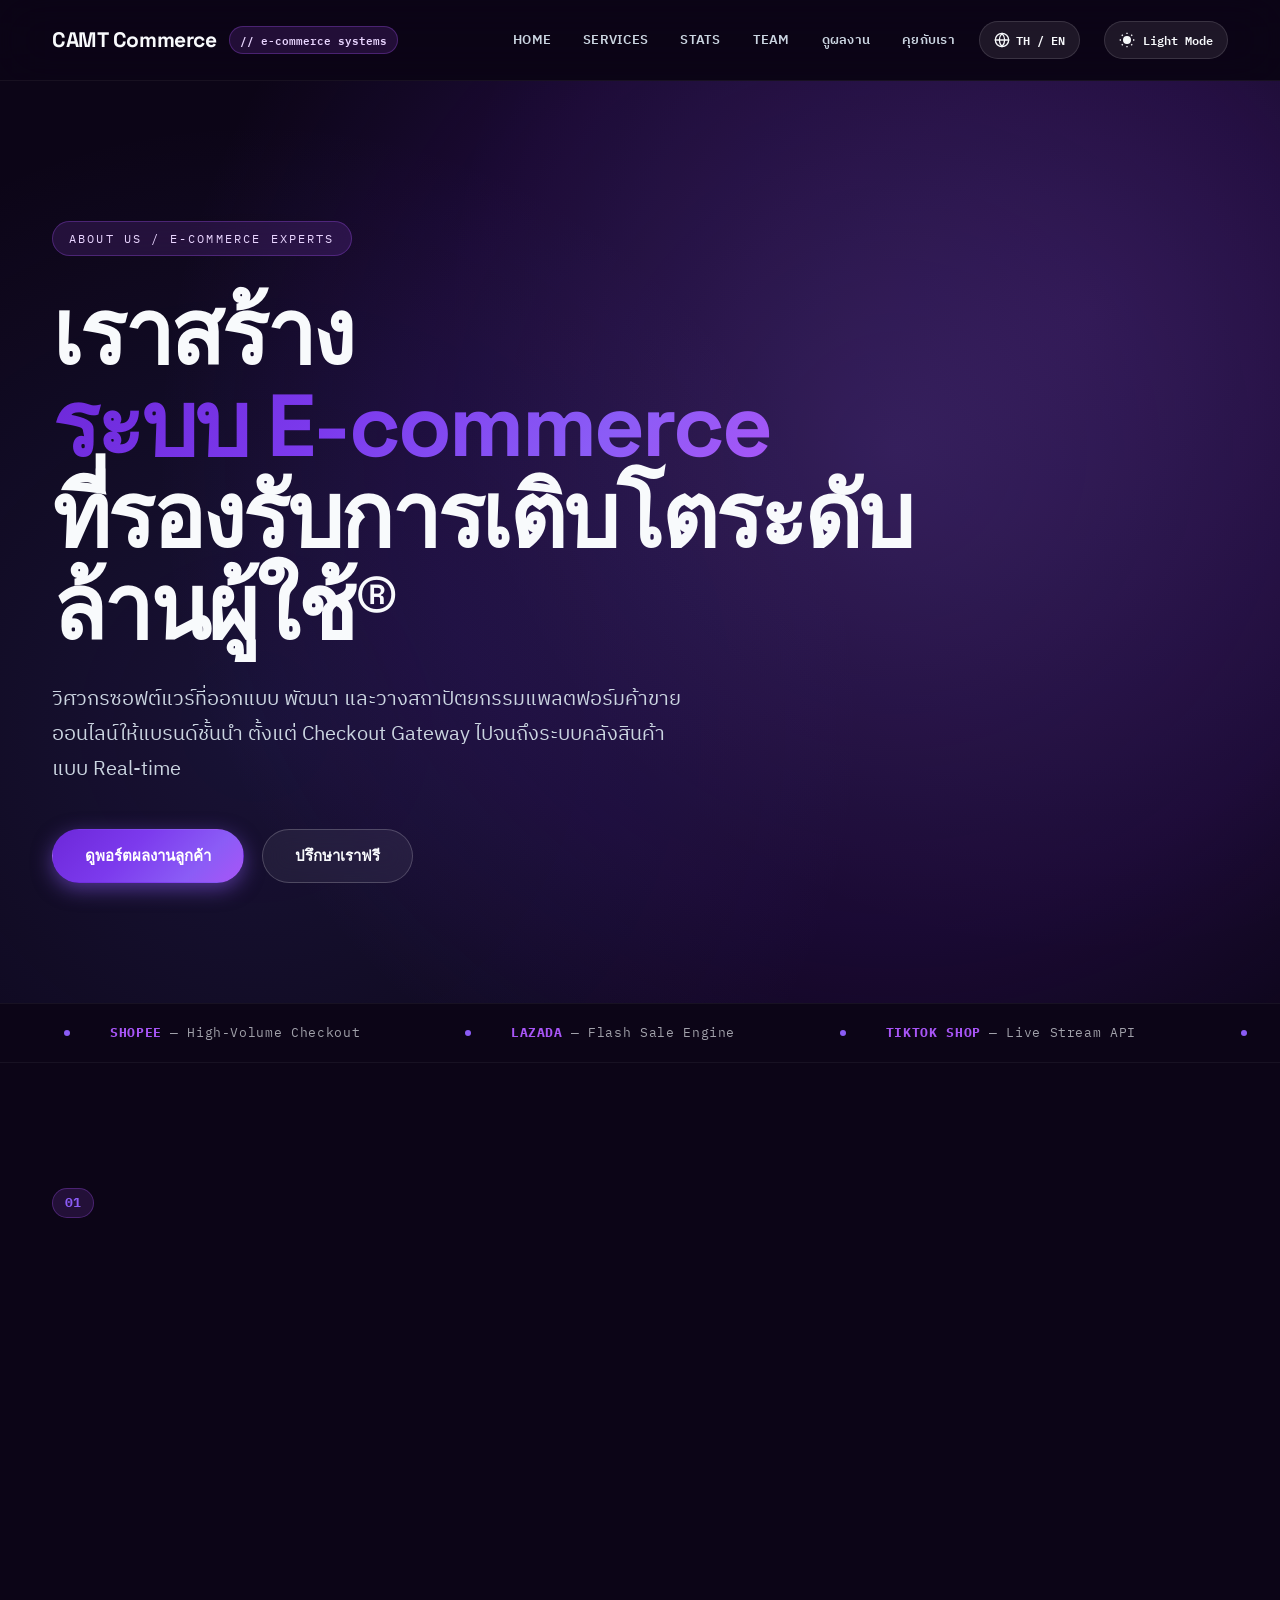
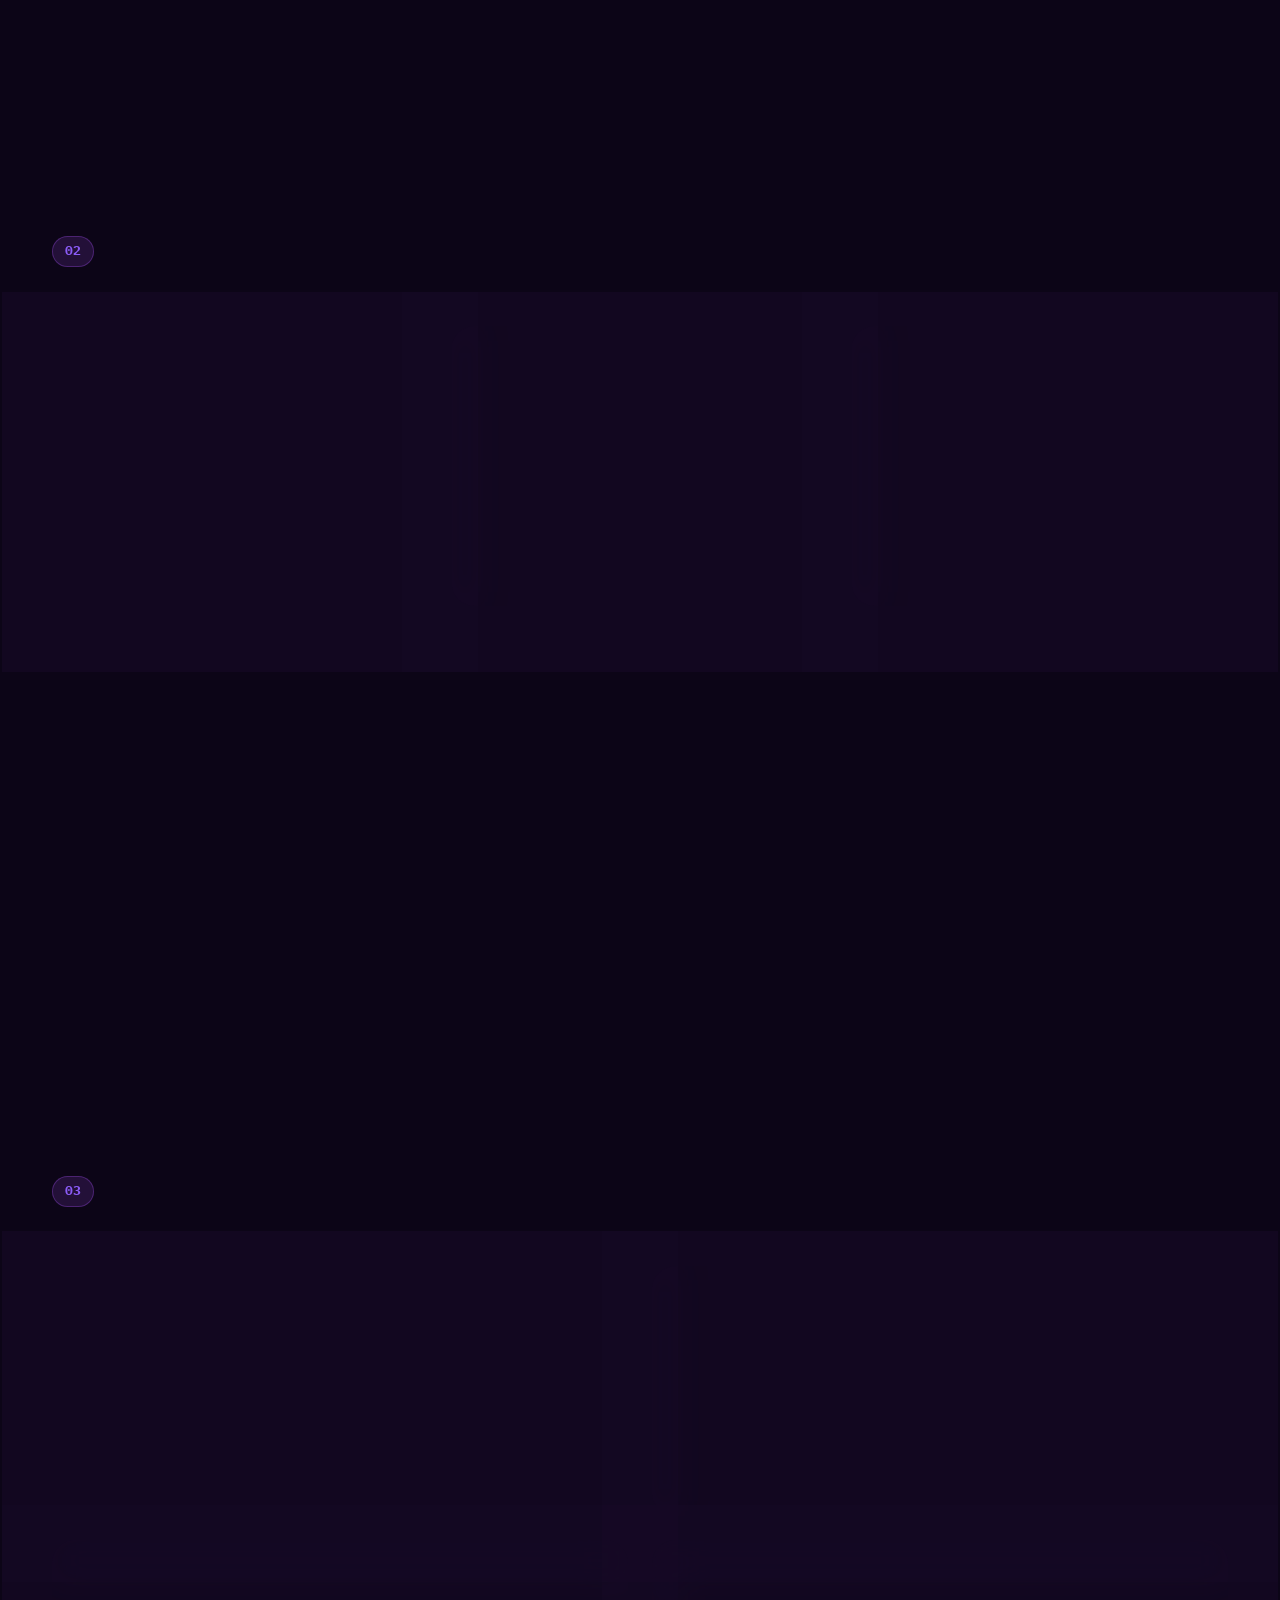
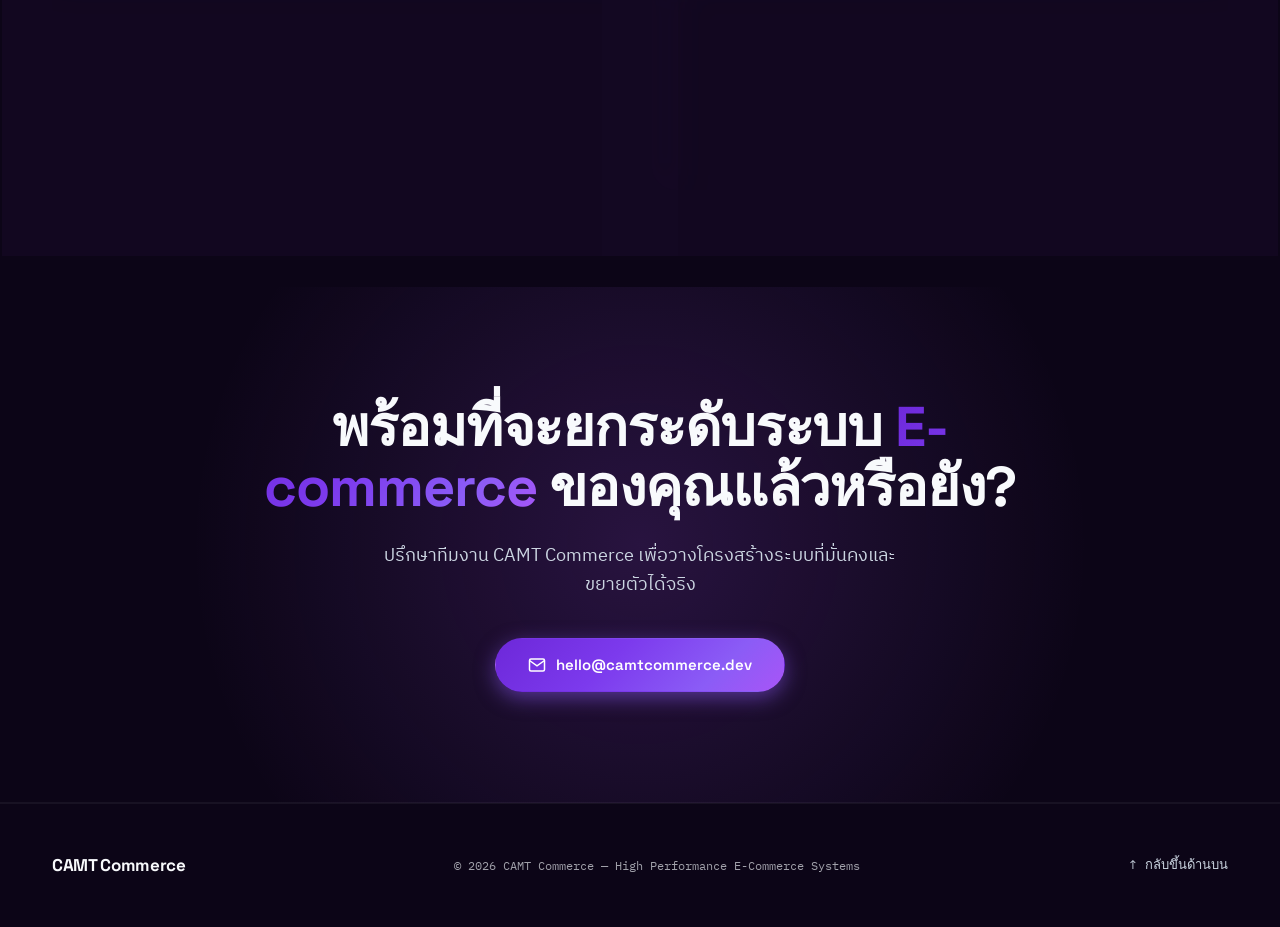
==== commit 409f5f20: "Merge pull request #11 from farpinta/Edite-Members-Dew Update social links and enhance Member4 profi" ====
--- a/Index.html
+++ b/Index.html
@@ -15,24 +15,28 @@
   <div class="wrap">
     <a class="brand" href="Index.html">
       CAMT&nbsp;Commerce
-      <span class="brand-badge">E-COMMERCE SYSTEMS</span>
+      <span class="brand-badge" data-i18n="nav.brandBadge">E-COMMERCE SYSTEMS</span>
     </a>
     
     <div class="topbar-right">
       <nav class="nav">
-        <a href="#hero">HOME</a>
-        <a href="#work">CLIENTS</a>
-        <a href="#services">SERVICES</a>
-        <a href="#stats">STATS</a>
-        <a href="#team">TEAM</a>
-        <a href="#contact">CONTACT</a>
+        <a href="#hero" data-i18n="nav.home">HOME</a>
+        <a href="#services" data-i18n="nav.services">SERVICES</a>
+        <a href="#stats" data-i18n="nav.stats">STATS</a>
+        <a href="#team" data-i18n="nav.team">TEAM</a>
+        <a href="#work" data-i18n="nav.work">ดูผลงาน</a>
+        <a href="#contact" data-i18n="nav.contact">คุยกับเรา</a>
       </nav>
 
-      <!-- Glass Pill Action Buttons -->
-      <div class="topbar-pill-actions">
-        <a class="pill-btn primary" href="#work">ดูผลงาน</a>
-        <a class="pill-btn secondary" href="#contact">คุยกับเรา</a>
-      </div>
+      <!-- Language Switcher Button -->
+      <button id="lang-toggle" class="lang-toggle-btn" aria-label="Toggle language">
+        <svg width="16" height="16" viewBox="0 0 24 24" fill="none" stroke="currentColor" stroke-width="2" stroke-linecap="round" stroke-linejoin="round">
+          <circle cx="12" cy="12" r="10"></circle>
+          <line x1="2" y1="12" x2="22" y2="12"></line>
+          <path d="M12 2a15.3 15.3 0 0 1 4 10 15.3 15.3 0 0 1-4 10 15.3 15.3 0 0 1-4-10 15.3 15.3 0 0 1 4-10z"></path>
+        </svg>
+        <span id="lang-text">TH / EN</span>
+      </button>
 
       <!-- Theme Switcher Button -->
       <button id="theme-toggle" class="theme-toggle-btn" aria-label="Toggle dark/light mode">
@@ -43,60 +47,38 @@
   </div>
 </header>
 
-<!-- Hero Section (Clean Minimalist Typography Layout - Image & Background Grid/Watermark Removed) -->
+<!-- Hero Section -->
 <section class="hero" id="hero">
   <!-- Vertical Left Year Metadata -->
-  <div class="hero-vertical-meta">2026 // SYSTEM ARCHITECTS</div>
+  <div class="hero-vertical-meta" data-i18n="hero.meta">2026 // SYSTEM ARCHITECTS</div>
 
   <div class="wrap" style="width:100%; position:relative">
     <div class="hero-container">
       
       <!-- Hero Left Text Content -->
       <div class="hero-left-box">
-        <div class="eyebrow">
+        <div class="eyebrow" data-i18n="hero.eyebrow">
           <span class="eyebrow-dot"></span>
           ABOUT US / E-COMMERCE EXPERTS
         </div>
         
         <!-- Headline -->
-        <h1>
-          <span class="split-word"><span class="split-inner">เราสร้าง</span></span>
-          <br>
-          <em>
-            <span class="split-word"><span class="split-inner">ระบบ</span></span>
-            <span class="split-word"><span class="split-inner">E-commerce</span></span>
-          </em>
-          <br>
-          <span class="split-word"><span class="split-inner">ที่รองรับการเติบโต</span></span>
-          <span class="split-word"><span class="split-inner">ระดับล้านผู้ใช้®</span></span>
+        <h1 data-i18n="hero.h1">
+          เราสร้าง<br>
+          <em>ระบบ E-commerce</em><br>
+          ที่รองรับการเติบโตระดับล้านผู้ใช้®
         </h1>
         
-        <p class="lead">วิศวกรซอฟต์แวร์ที่ออกแบบ พัฒนา และวางสถาปัตยกรรมแพลตฟอร์มค้าขายออนไลน์ให้แบรนด์ชั้นนำ ตั้งแต่ Checkout Gateway ไปจนถึงระบบคลังสินค้าแบบ Real-time</p>
+        <p class="lead" data-i18n="hero.lead">วิศวกรซอฟต์แวร์ที่ออกแบบ พัฒนา และวางสถาปัตยกรรมแพลตฟอร์มค้าขายออนไลน์ให้แบรนด์ชั้นนำ ตั้งแต่ Checkout Gateway ไปจนถึงระบบคลังสินค้าแบบ Real-time</p>
         
         <div class="hero-actions">
-          <a class="btn solid" href="#work">
+          <a class="btn solid" href="#work" data-i18n="hero.btnWork">
             ดูพอร์ตผลงานลูกค้า
-            <svg width="16" height="16" viewBox="0 0 24 24" fill="none" stroke="currentColor" stroke-width="2.5" stroke-linecap="round" stroke-linejoin="round"><line x1="5" y1="12" x2="19" y2="12"></line><polyline points="12 5 19 12 12 19"></polyline></svg>
           </a>
-          <a class="btn ghost" href="#contact">ปรึกษาเราฟรี</a>
-        </div>
-      </div>
-
-    </div>
-
-    <!-- Bottom Right Interactive Widget Button -->
-    <a class="hero-widget-btn" href="#work">
-      <span>ดูพอร์ตผลงานลูกค้า</span>
-      <div class="play-icon-badge">
-        <svg width="12" height="12" viewBox="0 0 24 24" fill="currentColor"><path d="M8 5v14l11-7z"/></svg>
-      </div>
-    </a>
-
-    <!-- Vertical Right Edge Social Icons -->
-    <div class="hero-social-sidebar">
-      <a class="hero-social-link" href="#" aria-label="Facebook">f</a>
-      <a class="hero-social-link" href="#" aria-label="Twitter">𝕏</a>
-      <a class="hero-social-link" href="#" aria-label="TikTok">🎵</a>
+          <a class="btn ghost" href="#contact" data-i18n="hero.btnContact">ปรึกษาเราฟรี</a>
+        </div>
+      </div>
+
     </div>
   </div>
 </section>
@@ -104,31 +86,31 @@
 <!-- Infinite Ticker Banner -->
 <div class="ticker">
   <div class="ticker-track">
-    <span><span class="badge-dot"></span><b>SHOPEE</b> — ระบบตะกร้า &amp; High-Volume Checkout</span>
-    <span><span class="badge-dot"></span><b>LAZADA</b> — Flash Sale Engine &amp; SKU Catalog</span>
-    <span><span class="badge-dot"></span><b>TIKTOK SHOP</b> — Live Stream Commerce API</span>
-    <span><span class="badge-dot"></span><b>CENTRAL ONLINE</b> — Omni-channel Luxury Retail</span>
-    <span><span class="badge-dot"></span><b>LOTUS'S</b> — Smart Member Loyalty Engine</span>
+    <span><span class="badge-dot"></span><b>SHOPEE</b> — High-Volume Checkout</span>
+    <span><span class="badge-dot"></span><b>LAZADA</b> — Flash Sale Engine</span>
+    <span><span class="badge-dot"></span><b>TIKTOK SHOP</b> — Live Stream API</span>
+    <span><span class="badge-dot"></span><b>CENTRAL ONLINE</b> — Omni-channel Luxury</span>
+    <span><span class="badge-dot"></span><b>LOTUS'S</b> — Smart Loyalty Engine</span>
     <span><span class="badge-dot"></span><b>LINE SHOPPING</b> — Chat-to-Pay Gateway</span>
     <span><span class="badge-dot"></span><b>GRABMART</b> — Quick Commerce &amp; Dispatch</span>
-    <span><span class="badge-dot"></span><b>AGODA</b> — Multi-Currency Payment Engine</span>
+    <span><span class="badge-dot"></span><b>AGODA</b> — Multi-Currency Engine</span>
     <!-- Repeat ticker loop -->
-    <span><span class="badge-dot"></span><b>SHOPEE</b> — ระบบตะกร้า &amp; High-Volume Checkout</span>
-    <span><span class="badge-dot"></span><b>LAZADA</b> — Flash Sale Engine &amp; SKU Catalog</span>
-    <span><span class="badge-dot"></span><b>TIKTOK SHOP</b> — Live Stream Commerce API</span>
-    <span><span class="badge-dot"></span><b>CENTRAL ONLINE</b> — Omni-channel Luxury Retail</span>
+    <span><span class="badge-dot"></span><b>SHOPEE</b> — High-Volume Checkout</span>
+    <span><span class="badge-dot"></span><b>LAZADA</b> — Flash Sale Engine</span>
+    <span><span class="badge-dot"></span><b>TIKTOK SHOP</b> — Live Stream API</span>
+    <span><span class="badge-dot"></span><b>CENTRAL ONLINE</b> — Omni-channel Luxury</span>
   </div>
 </div>
 
-<!-- eCommerce Clients Section (Authentic Official App Logos in Full Color) -->
+<!-- eCommerce Clients Section -->
 <section class="section reveal" id="work">
   <div class="wrap">
     <div class="sec-head">
       <div class="sec-head-left">
         <span class="sec-num">01</span>
-        <h2 class="sec-title">ลูกค้า E-commerce ที่ไว้วางใจเรา</h2>
-      </div>
-      <p class="sec-sub">ระบบเบื้องหลังของแพลตฟอร์มระดับประเทศที่ประมวลผลคำสั่งซื้อนับล้านรายการทุกวัน</p>
+        <h2 class="sec-title" data-i18n="clients.title">ลูกค้า E-commerce ที่ไว้วางใจเรา</h2>
+      </div>
+      <p class="sec-sub" data-i18n="clients.sub">ระบบเบื้องหลังของแพลตฟอร์มระดับประเทศที่ประมวลผลคำสั่งซื้อนับล้านรายการทุกวัน</p>
     </div>
   </div>
 
@@ -145,7 +127,7 @@
           <img src="images/brand-logos/shopee.png" alt="Shopee App Icon" width="64" height="64">
         </div>
         <div class="card-content">
-          <h3>Shopee ประมวลผล 15M+ Order/Day ด้วย High-Volume Checkout Gateway</h3>
+          <h3 data-i18n="clients.shopee">Shopee ประมวลผล 15M+ Order/Day ด้วย High-Volume Checkout Gateway</h3>
         </div>
       </div>
 
@@ -158,7 +140,7 @@
           <img src="images/brand-logos/lazada.png" alt="Lazada App Icon" width="64" height="64">
         </div>
         <div class="card-content">
-          <h3>Lazada จัดการ 10M+ Active SKUs ด้วย Flash Sale Traffic Governor</h3>
+          <h3 data-i18n="clients.lazada">Lazada จัดการ 10M+ Active SKUs ด้วย Flash Sale Traffic Governor</h3>
         </div>
       </div>
 
@@ -171,7 +153,7 @@
           <img src="images/brand-logos/tiktok.png" alt="TikTok Shop App Icon" width="64" height="64">
         </div>
         <div class="card-content">
-          <h3>TikTok Shop เชื่อมต่อ Live Sync API คำนวณส่วนลด &lt;50ms Real-Time</h3>
+          <h3 data-i18n="clients.tiktok">TikTok Shop เชื่อมต่อ Live Sync API คำนวณส่วนลด &lt;50ms Real-Time</h3>
         </div>
       </div>
 
@@ -184,7 +166,7 @@
           <img src="images/brand-logos/central.png" alt="Central Online App Icon" width="64" height="64">
         </div>
         <div class="card-content">
-          <h3>Central Online เชื่อมโยงสต็อก 80+ สาขาทั่วประเทศแบบไร้รอยต่อ</h3>
+          <h3 data-i18n="clients.central">Central Online เชื่อมโยงสต็อก 80+ สาขาทั่วประเทศแบบไร้รอยต่อ</h3>
         </div>
       </div>
 
@@ -197,7 +179,7 @@
           <img src="images/brand-logos/lotus.png" alt="Lotus's App Icon" width="64" height="64">
         </div>
         <div class="card-content">
-          <h3>Lotus's บริหารฐานสมาชิก 15M+ Members ด้วย Smart Coupon Engine</h3>
+          <h3 data-i18n="clients.lotus">Lotus's บริหารฐานสมาชิก 15M+ Members ด้วย Smart Coupon Engine</h3>
         </div>
       </div>
 
@@ -210,7 +192,7 @@
           <img src="images/brand-logos/line.png" alt="LINE Shopping App Icon" width="64" height="64">
         </div>
         <div class="card-content">
-          <h3>LINE Shopping ยกระดับ Chat-to-Pay ด้วยความสำเร็จ 99.8% Success Rate</h3>
+          <h3 data-i18n="clients.line">LINE Shopping ยกระดับ Chat-to-Pay ด้วยความสำเร็จ 99.8% Success Rate</h3>
         </div>
       </div>
 
@@ -223,7 +205,7 @@
           <img src="images/brand-logos/grab.png" alt="GrabMart App Icon" width="64" height="64">
         </div>
         <div class="card-content">
-          <h3>GrabMart กระจายคำสั่งซื้อจัดส่งด่วนภายใน 25 นาที ด้วยระบบ Auto-Dispatch</h3>
+          <h3 data-i18n="clients.grab">GrabMart กระจายคำสั่งซื้อจัดส่งด่วนภายใน 25 นาที ด้วยระบบ Auto-Dispatch</h3>
         </div>
       </div>
 
@@ -236,11 +218,11 @@
           <img src="images/brand-logos/agoda.png" alt="Agoda App Icon" width="64" height="64">
         </div>
         <div class="card-content">
-          <h3>Agoda รองรับชำระเงิน 40+ Currencies และ Reconciliation ข้ามประเทศ</h3>
-        </div>
-      </div>
-
-      <!-- Set 2 (Duplicate for Seamless Infinite Marquee Loop) -->
+          <h3 data-i18n="clients.agoda">Agoda รองรับชำระเงิน 40+ Currencies และ Reconciliation ข้ามประเทศ</h3>
+        </div>
+      </div>
+
+      <!-- Set 2 (Duplicate Loop) -->
       <div class="client-card" data-brand="shopee">
         <div class="card-meta">
           <span>MARKETPLACE</span>
@@ -250,7 +232,7 @@
           <img src="images/brand-logos/shopee.png" alt="Shopee App Icon" width="64" height="64">
         </div>
         <div class="card-content">
-          <h3>Shopee ประมวลผล 15M+ Order/Day ด้วย High-Volume Checkout Gateway</h3>
+          <h3 data-i18n="clients.shopee">Shopee ประมวลผล 15M+ Order/Day ด้วย High-Volume Checkout Gateway</h3>
         </div>
       </div>
 
@@ -263,7 +245,7 @@
           <img src="images/brand-logos/lazada.png" alt="Lazada App Icon" width="64" height="64">
         </div>
         <div class="card-content">
-          <h3>Lazada จัดการ 10M+ Active SKUs ด้วย Flash Sale Traffic Governor</h3>
+          <h3 data-i18n="clients.lazada">Lazada จัดการ 10M+ Active SKUs ด้วย Flash Sale Traffic Governor</h3>
         </div>
       </div>
 
@@ -276,7 +258,7 @@
           <img src="images/brand-logos/tiktok.png" alt="TikTok Shop App Icon" width="64" height="64">
         </div>
         <div class="card-content">
-          <h3>TikTok Shop เชื่อมต่อ Live Sync API คำนวณส่วนลด &lt;50ms Real-Time</h3>
+          <h3 data-i18n="clients.tiktok">TikTok Shop เชื่อมต่อ Live Sync API คำนวณส่วนลด &lt;50ms Real-Time</h3>
         </div>
       </div>
 
@@ -289,7 +271,7 @@
           <img src="images/brand-logos/central.png" alt="Central Online App Icon" width="64" height="64">
         </div>
         <div class="card-content">
-          <h3>Central Online เชื่อมโยงสต็อก 80+ สาขาทั่วประเทศแบบไร้รอยต่อ</h3>
+          <h3 data-i18n="clients.central">Central Online เชื่อมโยงสต็อก 80+ สาขาทั่วประเทศแบบไร้รอยต่อ</h3>
         </div>
       </div>
 
@@ -302,7 +284,7 @@
           <img src="images/brand-logos/lotus.png" alt="Lotus's App Icon" width="64" height="64">
         </div>
         <div class="card-content">
-          <h3>Lotus's บริหารฐานสมาชิก 15M+ Members ด้วย Smart Coupon Engine</h3>
+          <h3 data-i18n="clients.lotus">Lotus's บริหารฐานสมาชิก 15M+ Members ด้วย Smart Coupon Engine</h3>
         </div>
       </div>
 
@@ -315,7 +297,7 @@
           <img src="images/brand-logos/line.png" alt="LINE Shopping App Icon" width="64" height="64">
         </div>
         <div class="card-content">
-          <h3>LINE Shopping ยกระดับ Chat-to-Pay ด้วยความสำเร็จ 99.8% Success Rate</h3>
+          <h3 data-i18n="clients.line">LINE Shopping ยกระดับ Chat-to-Pay ด้วยความสำเร็จ 99.8% Success Rate</h3>
         </div>
       </div>
 
@@ -328,7 +310,7 @@
           <img src="images/brand-logos/grab.png" alt="GrabMart App Icon" width="64" height="64">
         </div>
         <div class="card-content">
-          <h3>GrabMart กระจายคำสั่งซื้อจัดส่งด่วนภายใน 25 นาที ด้วยระบบ Auto-Dispatch</h3>
+          <h3 data-i18n="clients.grab">GrabMart กระจายคำสั่งซื้อจัดส่งด่วนภายใน 25 นาที ด้วยระบบ Auto-Dispatch</h3>
         </div>
       </div>
 
@@ -341,11 +323,12 @@
           <img src="images/brand-logos/agoda.png" alt="Agoda App Icon" width="64" height="64">
         </div>
         <div class="card-content">
-          <h3>Agoda รองรับชำระเงิน 40+ Currencies และ Reconciliation ข้ามประเทศ</h3>
-        </div>
-      </div>
-    </div>
-  </div>
+          <h3 data-i18n="clients.agoda">Agoda รองรับชำระเงิน 40+ Currencies และ Reconciliation ข้ามประเทศ</h3>
+        </div>
+      </div>
+    </div>
+  </div>
+</section>
 
 <!-- Services Section -->
 <section class="section reveal" id="services">
@@ -353,25 +336,25 @@
     <div class="sec-head">
       <div class="sec-head-left">
         <span class="sec-num">02</span>
-        <h2 class="sec-title">บริการหลักของเรา</h2>
-      </div>
-      <p class="sec-sub">โซลูชันทางเทคโนโลยีครบวงจรสำหรับการขายออนไลน์แบบไร้รอยต่อ</p>
+        <h2 class="sec-title" data-i18n="services.title">บริการหลักของเรา</h2>
+      </div>
+      <p class="sec-sub" data-i18n="services.sub">โซลูชันทางเทคโนโลยีครบวงจรสำหรับการขายออนไลน์แบบไร้รอยต่อ</p>
     </div>
     <div class="services">
       <div class="svc">
         <div class="svc-idx">SERVICE / 01</div>
-        <h3>สถาปัตยกรรม High-Scale Backend</h3>
-        <p>ออกแบบระบบหลังบ้าน Microservices ที่ขยายตัวได้อัตโนมัติ (Autoscaling) รองรับการเข้าชมพร้อมกันนับล้านคนในช่วง Mega Campaign</p>
+        <h3 data-i18n="services.s1Title">สถาปัตยกรรม High-Scale Backend</h3>
+        <p data-i18n="services.s1Desc">ออกแบบระบบหลังบ้าน Microservices ที่ขยายตัวได้อัตโนมัติ (Autoscaling) รองรับการเข้าชมพร้อมกันนับล้านคนในช่วง Mega Campaign</p>
       </div>
       <div class="svc">
         <div class="svc-idx">SERVICE / 02</div>
-        <h3>Payment Gateway Integration</h3>
-        <p>เชื่อมต่อระบบชำระเงินทุกรูปแบบ ทั้งบัตรเครดิต, PromptPay, E-Wallet, BNPL และระบบตรวจจับธุรกรรมทุจริตแบบเรียลไทม์</p>
+        <h3 data-i18n="services.s2Title">Payment Gateway Integration</h3>
+        <p data-i18n="services.s2Desc">เชื่อมต่อระบบชำระเงินทุกรูปแบบ ทั้งบัตรเครดิต, PromptPay, E-Wallet, BNPL และระบบตรวจจับธุรกรรมทุจริตแบบเรียลไทม์</p>
       </div>
       <div class="svc">
         <div class="svc-idx">SERVICE / 03</div>
-        <h3>Inventory & Order Hub</h3>
-        <p>ระบบติดตามคลังสินค้าและจัดการคำสั่งซื้อรวมศูนย์ เชื่อมโยงทุกช่องทางหน้าร้าน Marketplace และ Social Media เข้าด้วยกัน</p>
+        <h3 data-i18n="services.s3Title">Inventory &amp; Order Hub</h3>
+        <p data-i18n="services.s3Desc">ระบบติดตามคลังสินค้าและจัดการคำสั่งซื้อรวมศูนย์ เชื่อมโยงทุกช่องทางหน้าร้าน Marketplace และ Social Media เข้าด้วยกัน</p>
       </div>
     </div>
   </div>
@@ -381,12 +364,13 @@
 <section class="section reveal" id="stats">
   <div class="wrap">
     <div class="stats">
-      <div class="stat"><div class="n">50M+</div><div class="l">รายการคำสั่งซื้อต่อปี</div></div>
-      <div class="stat"><div class="n">99.99%</div><div class="l">ความเสถียรของระบบ (Uptime)</div></div>
-      <div class="stat"><div class="n">&lt; 100ms</div><div class="l">ความเร็วเฉลี่ยในการเช็คเอาต์</div></div>
-      <div class="stat"><div class="n">4</div><div class="l">วิศวกรผู้เชี่ยวชาญหลัก</div></div>
-    </div>
-  </section>
+      <div class="stat"><div class="n">50M+</div><div class="l" data-i18n="stats.s1Label">รายการคำสั่งซื้อต่อปี</div></div>
+      <div class="stat"><div class="n">99.99%</div><div class="l" data-i18n="stats.s2Label">ความเสถียรของระบบ (Uptime)</div></div>
+      <div class="stat"><div class="n">&lt; 100ms</div><div class="l" data-i18n="stats.s3Label">ความเร็วเฉลี่ยในการเช็คเอาต์</div></div>
+      <div class="stat"><div class="n">4</div><div class="l" data-i18n="stats.s4Label">วิศวกรผู้เชี่ยวชาญหลัก</div></div>
+    </div>
+  </div>
+</section>
 
 <!-- Team Section -->
 <section class="section reveal" id="team">
@@ -394,43 +378,44 @@
     <div class="sec-head">
       <div class="sec-head-left">
         <span class="sec-num">03</span>
-        <h2 class="sec-title">ทีมวิศวกรของเรา</h2>
-      </div>
-      <p class="sec-sub">คลิกที่รายชื่อเพื่อดูประวัติ ทักษะ และผลงานของสมาชิกแต่ละคน</p>
+        <h2 class="sec-title" data-i18n="team.title">ทีมวิศวกรของเรา</h2>
+      </div>
+      <p class="sec-sub" data-i18n="team.sub">คลิกที่รายชื่อเพื่อดูประวัติ ทักษะ และผลงานของสมาชิกแต่ละคน</p>
     </div>
     <div class="team">
       <a class="member" href="Member1.html">
         <span class="m-idx">MEMBER 01</span>
         <span class="m-arrow">↗</span>
-        <span class="m-name">สมาชิก คนที่ 1</span>
-        <span class="m-role">Backend Architect — วางสถาปัตยกรรมระบบ</span>
+        <span class="m-name">Natakron Sudthana</span>
+        <span class="m-role" data-i18n="team.m1Role">Backend Architect — วางสถาปัตยกรรมระบบ</span>
       </a>
       <a class="member" href="Member2.html">
         <span class="m-idx">MEMBER 02</span>
         <span class="m-arrow">↗</span>
         <span class="m-name">Thitirat Sirisawad</span>
-        <span class="m-role">UX/UI Designer — ออกแบบประสบการณ์ผู้ใช้และอินเทอร์เฟซ</span>
+        <span class="m-role" data-i18n="team.m2Role">UX/UI Designer — ออกแบบประสบการณ์ผู้ใช้และอินเทอร์เฟซ</span>
       </a>
       <a class="member" href="Member3.html">
         <span class="m-idx">MEMBER 03</span>
         <span class="m-arrow">↗</span>
         <span class="m-name">Sirawit Yuangkham</span>
-        <span class="m-role">Payment Systems — วางระบบชำระเงินและ Security</span>
+        <span class="m-role" data-i18n="team.m3Role">Payment Systems — วางระบบชำระเงินและ Security</span>
       </a>
       <a class="member" href="Member4.html">
         <span class="m-idx">MEMBER 04</span>
         <span class="m-arrow">↗</span>
         <span class="m-name">Farsai Pintakham</span>
-        <span class="m-role">Frontend Developer — ออกแบบและพัฒนาส่วนหน้าเว็บ</span>
+        <span class="m-role" data-i18n="team.m4Role">DevOps &amp; Infrastructure — โครงสร้างพื้นฐานบน คลาวด์</span>
       </a>
     </div>
-  </footer>
+  </div>
+</section>
 
 <!-- CTA Section -->
 <section class="cta" id="contact">
   <div class="wrap">
-    <h2>พร้อมที่จะยกระดับระบบ <em>E-commerce</em> ของคุณแล้วหรือยัง?</h2>
-    <p>ปรึกษาทีมงาน CAMT Commerce เพื่อวางโครงสร้างระบบที่มั่นคงและขยายตัวได้จริง</p>
+    <h2 data-i18n="cta.title">พร้อมที่จะยกระดับระบบ <em>E-commerce</em> ของคุณแล้วหรือยัง?</h2>
+    <p data-i18n="cta.sub">ปรึกษาทีมงาน CAMT Commerce เพื่อวางโครงสร้างระบบที่มั่นคงและขยายตัวได้จริง</p>
     <a class="btn solid" href="mailto:hello@camtcommerce.dev">
       <svg width="18" height="18" viewBox="0 0 24 24" fill="none" stroke="currentColor" stroke-width="2"><path d="M4 4h16c1.1 0 2 .9 2 2v12c0 1.1-.9 2-2 2H4c-1.1 0-2-.9-2-2V6c0-1.1.9-2 2-2z"></path><polyline points="22,6 12,13 2,6"></polyline></svg>
       hello@camtcommerce.dev
@@ -443,11 +428,12 @@
     <div class="brand">
       CAMT Commerce
     </div>
-    <small>© 2026 CAMT Commerce — High Performance E-Commerce Systems</small>
-    <a href="#hero" id="back-to-top">↑ กลับขึ้นด้านบน</a>
+    <small data-i18n="foot.copy">© 2026 CAMT Commerce — High Performance E-Commerce Systems</small>
+    <a href="#hero" id="back-to-top" data-i18n="foot.top">↑ กลับขึ้นด้านบน</a>
   </div>
 </footer>
 
+<script src="i18n.js"></script>
 <script>
 // Theme Switcher Logic
 const themeToggleBtn = document.getElementById('theme-toggle');
